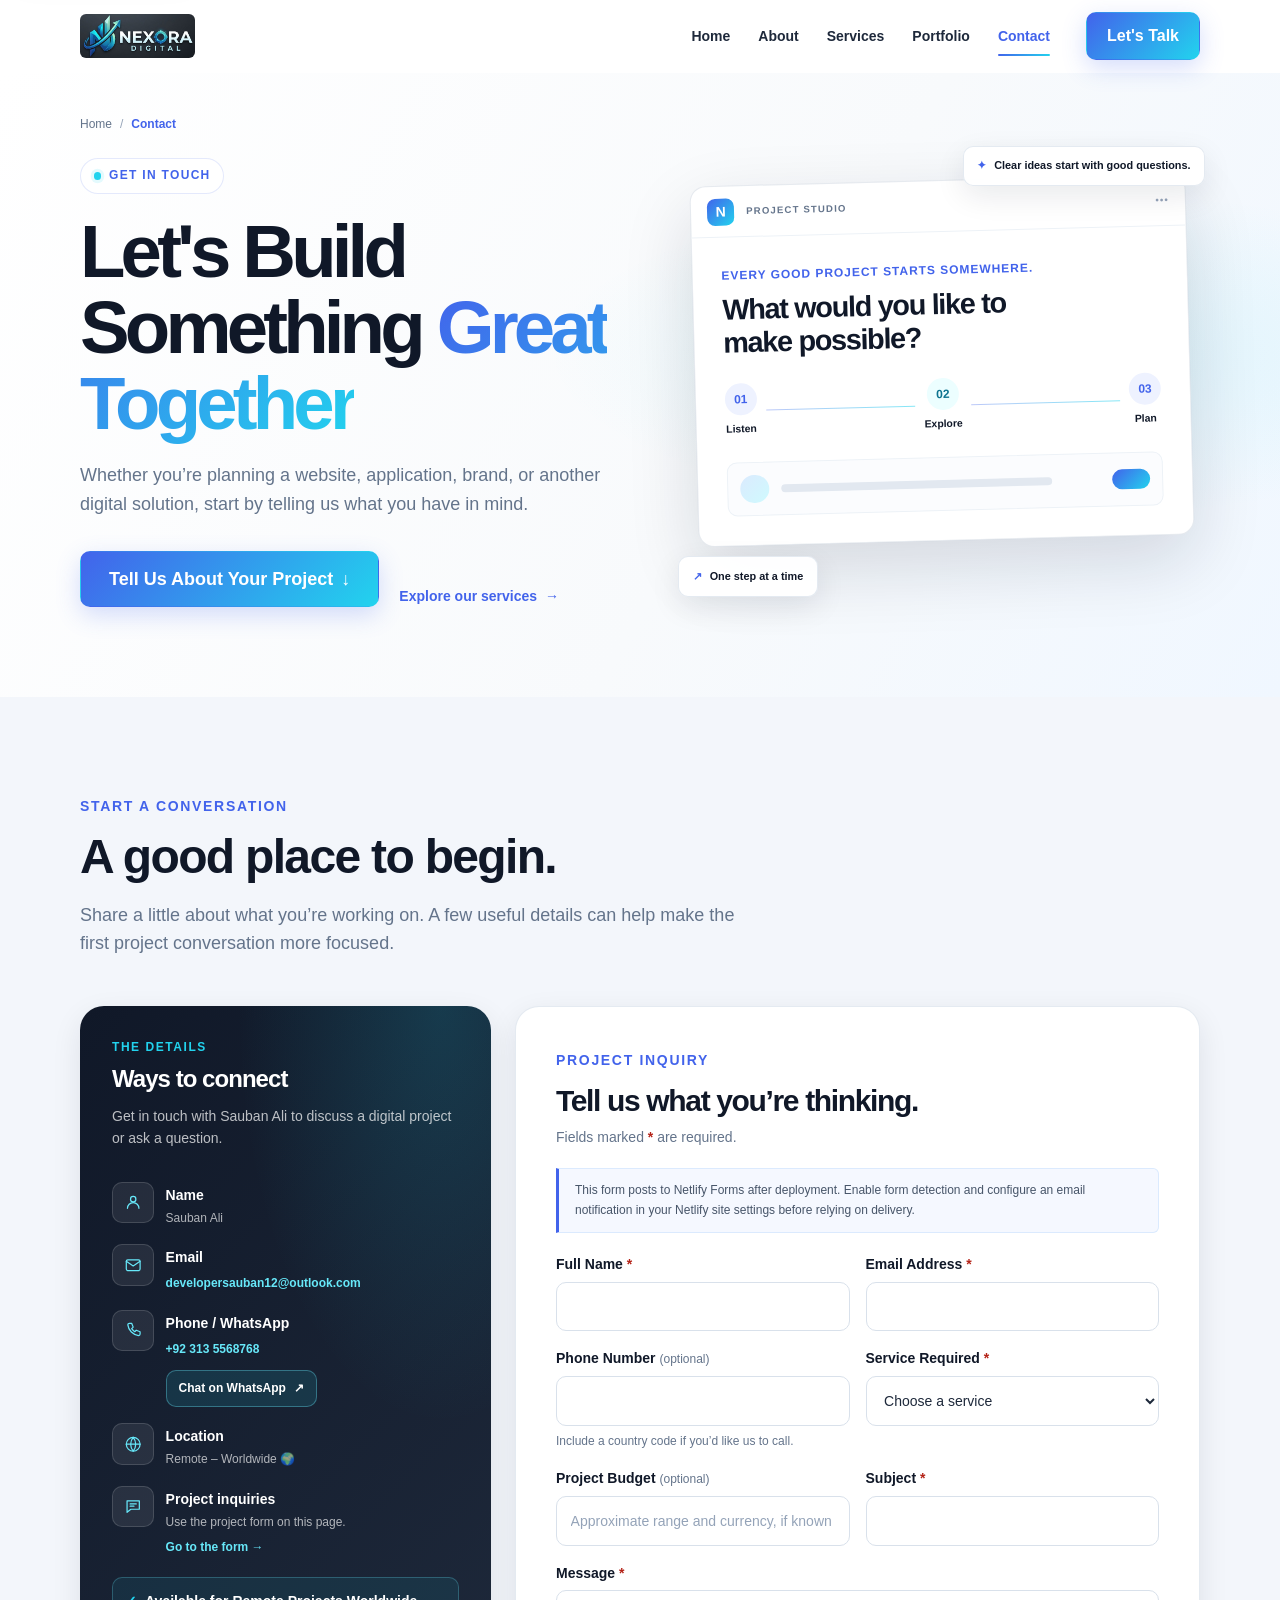
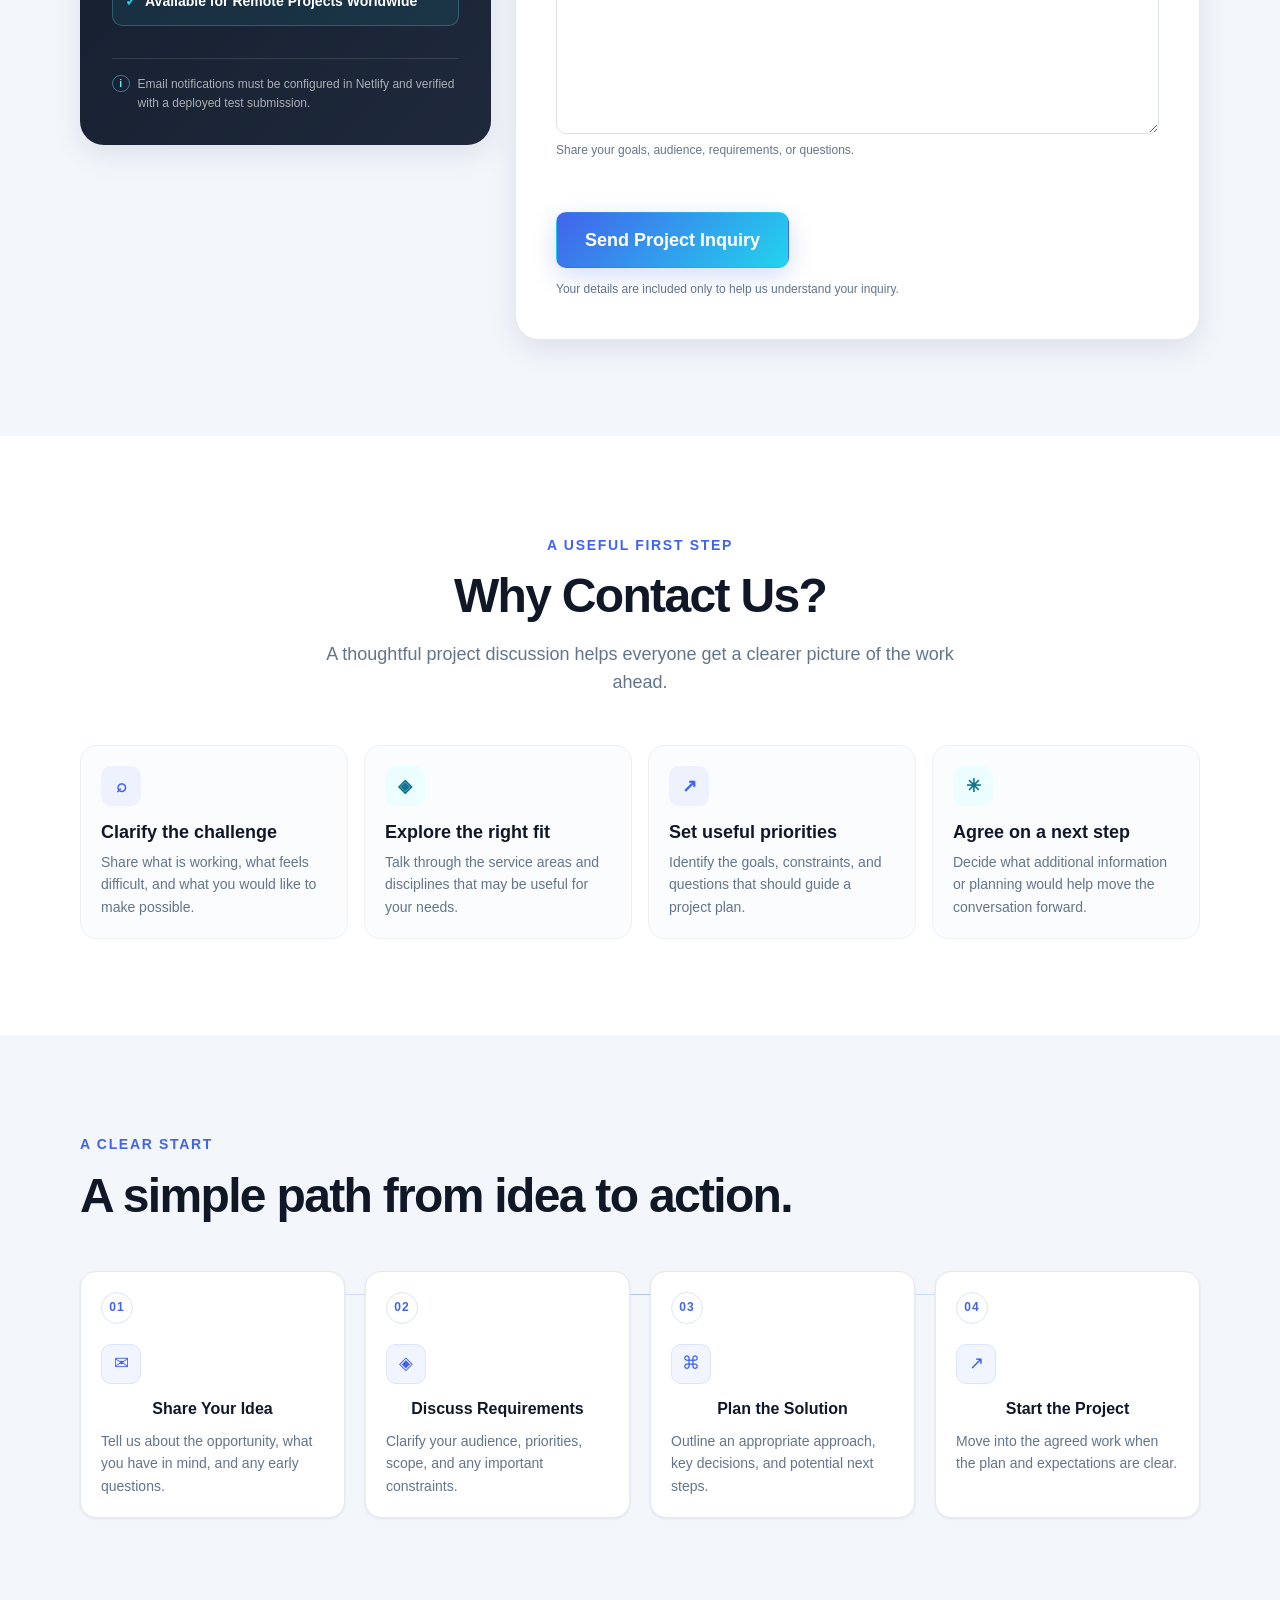
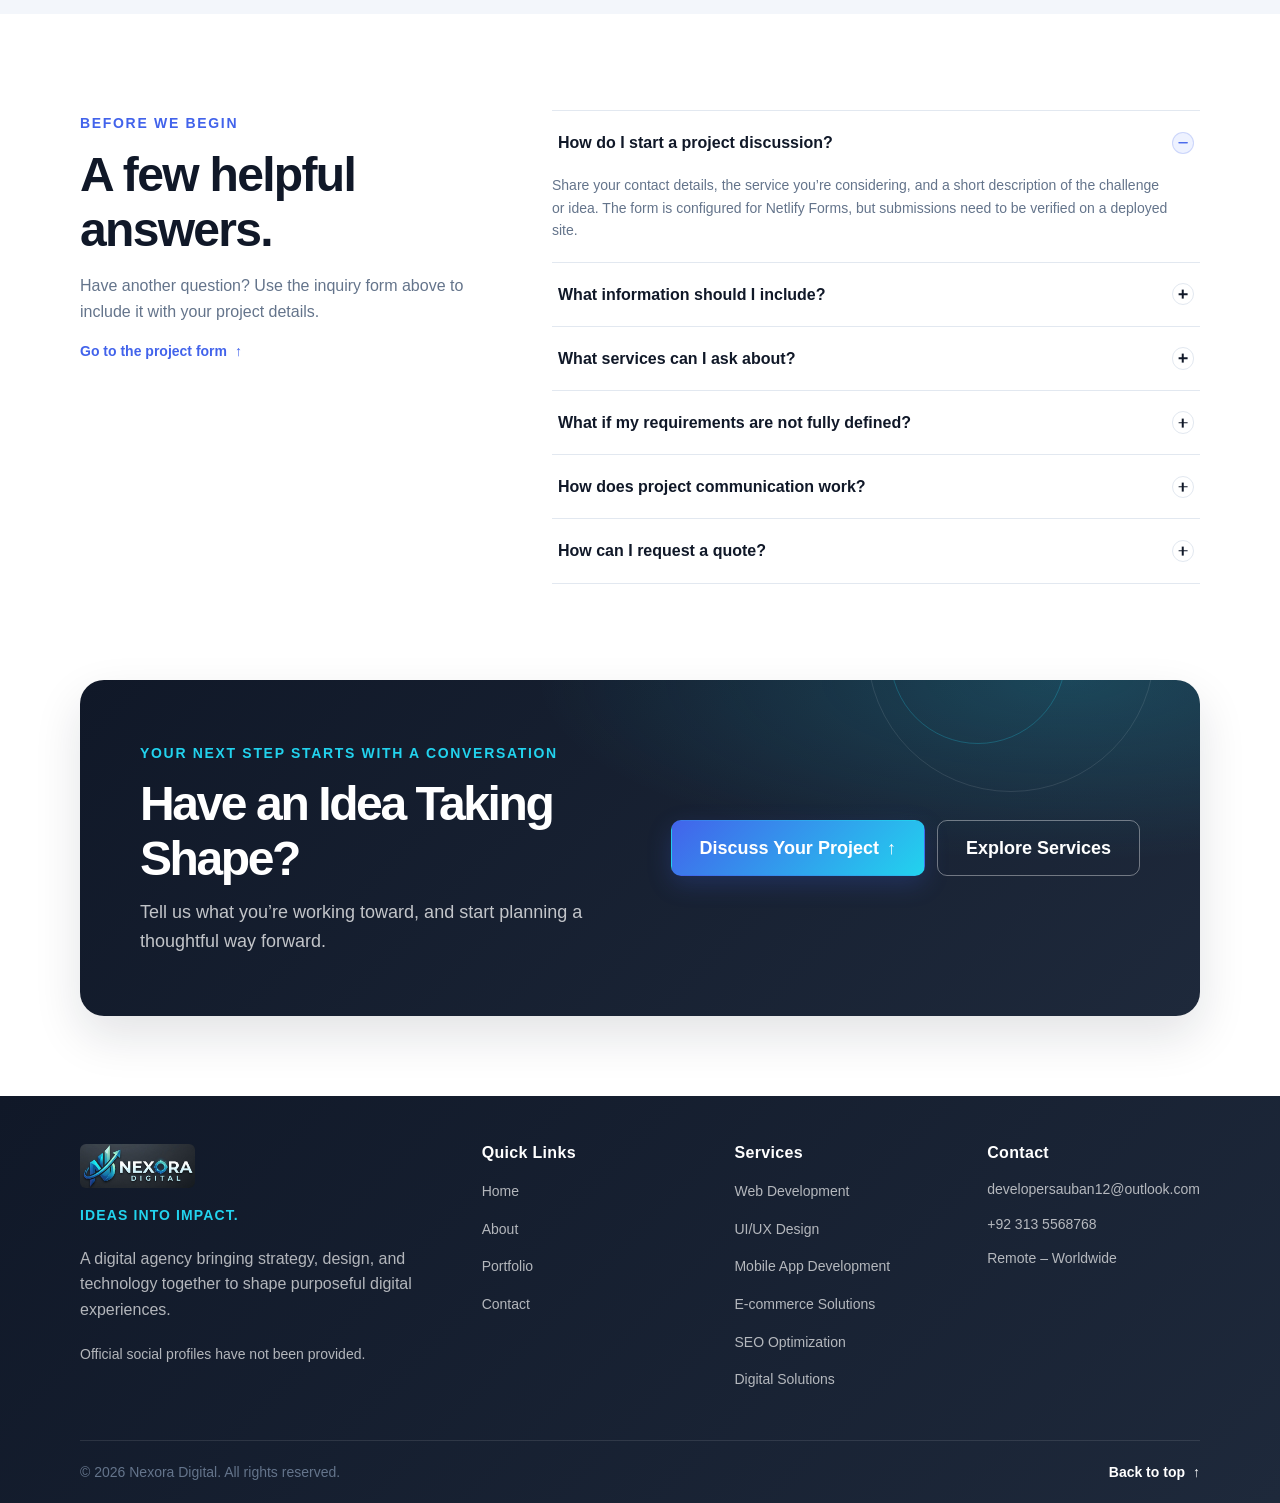
==== contact.html @ f516cd33 "Initial commit" ====
<!doctype html>
<html lang="en">
<head>
  <meta charset="utf-8">
  <meta name="viewport" content="width=device-width, initial-scale=1">
  <meta name="description" content="Contact Sauban Ali at Nexora Digital about web, design, mobile, e-commerce, SEO, or digital projects, and share your requirements using the inquiry form.">
  <title>Contact Nexora Digital | Start a Project</title>
  <!-- Replace this reserved .example origin with the verified production domain before launch. -->
  <link rel="canonical" href="https://nexora-digital.example/contact.html">
  <meta property="og:title" content="Contact Nexora Digital | Start a Project">
  <meta property="og:description" content="Contact Sauban Ali at Nexora Digital about web, design, mobile, e-commerce, SEO, or digital projects, and share your requirements using the inquiry form.">
  <meta property="og:type" content="website">
  <meta property="og:url" content="https://nexora-digital.example/contact.html">
  <meta property="og:site_name" content="Nexora Digital">
  <meta property="og:locale" content="en_US">
  <link rel="icon" type="image/jpeg" href="assets/icons/Icon.jpg">
  <link rel="shortcut icon" type="image/jpeg" href="assets/icons/Icon.jpg">
  <link rel="stylesheet" href="css/style.css">
  <link rel="stylesheet" href="css/responsive.css">
  <link rel="stylesheet" href="css/animations.css">
  <script src="js/main.js" defer></script>
  <script src="js/form.js" defer></script>
  <script src="js/animations.js" defer></script>
</head>
<body id="top">
  <a class="skip-link" href="#main-content">Skip to main content</a>
  <header class="site-header">
    <div class="container">
      <nav class="navbar" aria-label="Primary navigation">
        <a class="brand" href="index.html" aria-label="Nexora Digital home">
          <img class="brand-logo" src="assets/images/Logo.jpg" alt="Nexora Digital" width="874" height="333">
        </a>
        <button class="nav-toggle" type="button" aria-expanded="false" aria-controls="primary-menu" aria-label="Open navigation menu">
          <span class="nav-toggle-lines" aria-hidden="true"></span>
        </button>
        <div class="nav-menu" id="primary-menu">
          <ul class="nav-list">
            <li><a class="nav-link" href="index.html">Home</a></li>
            <li><a class="nav-link" href="about.html">About</a></li>
            <li><a class="nav-link" href="services.html">Services</a></li>
            <li><a class="nav-link" href="portfolio.html">Portfolio</a></li>
            <li><a class="nav-link is-active" href="contact.html" aria-current="page">Contact</a></li>
          </ul>
          <div class="nav-actions">
            <a class="btn btn-primary" href="contact.html">Let's Talk</a>
          </div>
        </div>
      </nav>
    </div>
  </header>
  <main id="main-content">
    <section class="contact-hero" aria-labelledby="contact-hero-title">
      <div class="container contact-hero-layout">
        <div class="contact-hero-copy reveal-on-scroll">
          <nav class="breadcrumbs" aria-label="Breadcrumb">
            <ol>
              <li><a href="index.html">Home</a></li>
              <li aria-hidden="true">/</li>
              <li aria-current="page">Contact</li>
            </ol>
          </nav>
          <p class="contact-badge"><span aria-hidden="true"></span> Get in touch</p>
          <h1 id="contact-hero-title">Let's Build Something <span class="text-gradient">Great Together</span></h1>
          <p class="contact-hero-description">Whether you’re planning a website, application, brand, or another digital solution, start by telling us what you have in mind.</p>
          <div class="contact-hero-actions">
            <a class="btn btn-primary btn-lg" href="#contact-form">Tell Us About Your Project <span aria-hidden="true">&darr;</span></a>
            <a class="text-link" href="services.html">Explore our services <span aria-hidden="true">&rarr;</span></a>
          </div>
        </div>
        <div class="contact-hero-visual reveal-on-scroll" role="img" aria-label="Illustration of a thoughtful project conversation moving from an idea to a plan">
          <div class="contact-visual-orbit contact-visual-orbit--one" aria-hidden="true"></div>
          <div class="contact-visual-orbit contact-visual-orbit--two" aria-hidden="true"></div>
          <div class="contact-visual-card">
            <div class="contact-visual-top"><span class="contact-visual-mark" aria-hidden="true">N</span><span>PROJECT STUDIO</span><i aria-hidden="true">•••</i></div>
            <div class="contact-visual-content">
              <p>Every good project starts somewhere.</p>
              <strong>What would you like to make possible?</strong>
              <div class="contact-visual-flow" aria-hidden="true">
                <span><i>01</i><b>Listen</b></span><em></em><span><i>02</i><b>Explore</b></span><em></em><span><i>03</i><b>Plan</b></span>
              </div>
              <div class="contact-visual-message" aria-hidden="true"><i></i><span></span><b></b></div>
            </div>
          </div>
          <span class="contact-visual-note contact-visual-note--top"><i aria-hidden="true">✦</i> Clear ideas start with good questions.</span>
          <span class="contact-visual-note contact-visual-note--bottom"><i aria-hidden="true">↗</i> One step at a time</span>
        </div>
      </div>
    </section>

    <section class="section contact-main" aria-labelledby="contact-main-title">
      <div class="container">
        <div class="section-heading contact-section-heading reveal-on-scroll">
          <p class="section-eyebrow">Start a conversation</p>
          <h2 class="section-title" id="contact-main-title">A good place to begin.</h2>
          <p class="section-description">Share a little about what you’re working on. A few useful details can help make the first project conversation more focused.</p>
        </div>
        <div class="contact-main-grid">
          <aside class="contact-info-panel reveal-on-scroll" aria-labelledby="contact-info-title">
            <p class="contact-panel-eyebrow">The details</p>
            <h2 id="contact-info-title">Ways to connect</h2>
            <p class="contact-info-intro">Get in touch with Sauban Ali to discuss a digital project or ask a question.</p>
            <ul class="contact-method-list">
              <li class="contact-method">
                <span class="contact-method-icon" aria-hidden="true"><svg viewBox="0 0 24 24"><circle cx="12" cy="8" r="3.5"/><path d="M4.5 20a7.5 7.5 0 0 1 15 0"/></svg></span>
                <span><strong>Name</strong><small>Sauban Ali</small></span>
              </li>
              <li class="contact-method">
                <span class="contact-method-icon" aria-hidden="true"><svg viewBox="0 0 24 24"><rect x="3" y="5" width="18" height="14" rx="2"/><path d="m3 7 9 6 9-6"/></svg></span>
                <span><strong>Email</strong><a href="mailto:developersauban12@outlook.com">developersauban12@outlook.com</a></span>
              </li>
              <li class="contact-method">
                <span class="contact-method-icon" aria-hidden="true"><svg viewBox="0 0 24 24"><path d="M7 3h3l2 5-2 2a15 15 0 0 0 4 4l2-2 5 2v3a2 2 0 0 1-2 2A16 16 0 0 1 5 5a2 2 0 0 1 2-2Z"/></svg></span>
                <span><strong>Phone / WhatsApp</strong><a href="tel:+923135568768">+92 313 5568768</a><a class="contact-whatsapp-button" href="https://wa.me/923135568768" aria-label="Message Sauban Ali on WhatsApp">Chat on WhatsApp <span aria-hidden="true">↗</span></a></span>
              </li>
              <li class="contact-method">
                <span class="contact-method-icon" aria-hidden="true"><svg viewBox="0 0 24 24"><circle cx="12" cy="12" r="9"/><path d="M3 12h18M12 3a14 14 0 0 1 0 18M12 3a14 14 0 0 0 0 18"/></svg></span>
                <span><strong>Location</strong><small>Remote – Worldwide <span aria-hidden="true">🌍</span></small></span>
              </li>
              <li class="contact-method contact-method--inquiry">
                <span class="contact-method-icon" aria-hidden="true"><svg viewBox="0 0 24 24"><path d="M4 5h16v11H9l-5 4V5Z"/><path d="M8 9h8m-8 3h5"/></svg></span>
                <span><strong>Project inquiries</strong><small>Use the project form on this page.</small><a href="#contact-form">Go to the form <span aria-hidden="true">→</span></a></span>
              </li>
            </ul>
            <p class="contact-availability"><span aria-hidden="true">✓</span> Available for Remote Projects Worldwide</p>
            <p class="contact-info-footnote"><span aria-hidden="true">i</span> Email notifications must be configured in Netlify and verified with a deployed test submission.</p>
          </aside>

          <div class="contact-form-panel reveal-on-scroll">
            <div class="contact-form-heading">
              <p class="section-eyebrow">Project inquiry</p>
              <h2>Tell us what you’re thinking.</h2>
              <p>Fields marked <span aria-hidden="true">*</span> are required.</p>
            </div>
            <p class="contact-form-note" id="delivery-note">This form posts to Netlify Forms after deployment. Enable form detection and configure an email notification in your Netlify site settings before relying on delivery.</p>
            <form class="contact-form" id="contact-form" name="nexora-contact" method="POST" action="contact.html" data-netlify="true" netlify-honeypot="bot-field" data-contact-form>
              <input type="hidden" name="form-name" value="nexora-contact">
              <input type="hidden" name="submission-date-time-utc" value="">
              <p class="contact-honeypot" hidden><label>Don’t fill this out if you’re human: <input type="text" name="bot-field" autocomplete="off" tabindex="-1"></label></p>
              <div class="contact-form-grid">
                <div class="contact-field">
                  <label for="contact-name">Full Name <span aria-hidden="true">*</span></label>
                  <input class="contact-input" id="contact-name" name="full-name" type="text" autocomplete="name" minlength="2" maxlength="120" required data-validate aria-describedby="contact-name-error">
                  <span class="contact-field-error" id="contact-name-error" data-error-for="full-name" hidden></span>
                </div>
                <div class="contact-field">
                  <label for="contact-email">Email Address <span aria-hidden="true">*</span></label>
                  <input class="contact-input" id="contact-email" name="email" type="email" autocomplete="email" maxlength="254" required data-validate aria-describedby="contact-email-error">
                  <span class="contact-field-error" id="contact-email-error" data-error-for="email" hidden></span>
                </div>
                <div class="contact-field">
                  <label for="contact-phone">Phone Number <span class="contact-optional">(optional)</span></label>
                  <input class="contact-input" id="contact-phone" name="phone" type="tel" autocomplete="tel" maxlength="40" data-validate aria-describedby="contact-phone-help contact-phone-error">
                  <small class="contact-field-help" id="contact-phone-help">Include a country code if you’d like us to call.</small>
                  <span class="contact-field-error" id="contact-phone-error" data-error-for="phone" hidden></span>
                </div>
                <div class="contact-field">
                  <label for="contact-service">Service Required <span aria-hidden="true">*</span></label>
                  <select class="contact-input" id="contact-service" name="service" required data-validate aria-describedby="contact-service-error">
                    <option value="">Choose a service</option>
                    <option value="Web Development">Web Development</option>
                    <option value="UI/UX Design">UI/UX Design</option>
                    <option value="Mobile App Development">Mobile App Development</option>
                    <option value="E-commerce Solutions">E-commerce Solutions</option>
                    <option value="SEO Optimization">SEO Optimization</option>
                    <option value="Digital Solutions">Digital Solutions</option>
                  </select>
                  <span class="contact-field-error" id="contact-service-error" data-error-for="service" hidden></span>
                </div>
                <div class="contact-field">
                  <label for="contact-budget">Project Budget <span class="contact-optional">(optional)</span></label>
                  <input class="contact-input" id="contact-budget" name="project-budget" type="text" maxlength="120" placeholder="Approximate range and currency, if known" data-validate aria-describedby="contact-budget-error">
                  <span class="contact-field-error" id="contact-budget-error" data-error-for="project-budget" hidden></span>
                </div>
                <div class="contact-field">
                  <label for="contact-subject">Subject <span aria-hidden="true">*</span></label>
                  <input class="contact-input" id="contact-subject" name="subject" type="text" minlength="3" maxlength="160" required data-validate aria-describedby="contact-subject-error">
                  <span class="contact-field-error" id="contact-subject-error" data-error-for="subject" hidden></span>
                </div>
                <div class="contact-field contact-field--full">
                  <label for="contact-message">Message <span aria-hidden="true">*</span></label>
                  <textarea class="contact-input contact-textarea" id="contact-message" name="message" rows="5" minlength="20" maxlength="4000" required data-validate aria-describedby="contact-message-help contact-message-error"></textarea>
                  <small class="contact-field-help" id="contact-message-help">Share your goals, audience, requirements, or questions.</small>
                  <span class="contact-field-error" id="contact-message-error" data-error-for="message" hidden></span>
                </div>
              </div>
              <p class="contact-form-status" id="contact-form-status" role="status" aria-live="polite" aria-atomic="true"></p>
              <div class="contact-form-submit">
                <button class="btn btn-primary btn-lg" type="submit">
                  <span data-submit-label>Send Project Inquiry</span>
                  <span class="contact-submit-spinner" data-submit-spinner aria-hidden="true" hidden></span>
                </button>
                <p>Your details are included only to help us understand your inquiry.</p>
              </div>
            </form>
          </div>
        </div>
      </div>
    </section>

    <section class="section contact-why" aria-labelledby="contact-why-title">
      <div class="container">
        <div class="section-heading section-heading--center reveal-on-scroll">
          <p class="section-eyebrow">A useful first step</p>
          <h2 class="section-title" id="contact-why-title">Why Contact Us?</h2>
          <p class="section-description">A thoughtful project discussion helps everyone get a clearer picture of the work ahead.</p>
        </div>
        <div class="contact-why-grid">
          <article class="contact-why-card reveal-on-scroll"><span aria-hidden="true">⌕</span><h3>Clarify the challenge</h3><p>Share what is working, what feels difficult, and what you would like to make possible.</p></article>
          <article class="contact-why-card reveal-on-scroll"><span aria-hidden="true">◈</span><h3>Explore the right fit</h3><p>Talk through the service areas and disciplines that may be useful for your needs.</p></article>
          <article class="contact-why-card reveal-on-scroll"><span aria-hidden="true">↗</span><h3>Set useful priorities</h3><p>Identify the goals, constraints, and questions that should guide a project plan.</p></article>
          <article class="contact-why-card reveal-on-scroll"><span aria-hidden="true">✳</span><h3>Agree on a next step</h3><p>Decide what additional information or planning would help move the conversation forward.</p></article>
        </div>
      </div>
    </section>

    <section class="section contact-process" aria-labelledby="contact-process-title">
      <div class="container">
        <div class="section-heading reveal-on-scroll">
          <p class="section-eyebrow">A clear start</p>
          <h2 class="section-title" id="contact-process-title">A simple path from idea to action.</h2>
        </div>
        <ol class="contact-process-grid">
          <li class="contact-process-step reveal-on-scroll"><span>01</span><i aria-hidden="true">✉</i><h3>Share Your Idea</h3><p>Tell us about the opportunity, what you have in mind, and any early questions.</p></li>
          <li class="contact-process-step reveal-on-scroll"><span>02</span><i aria-hidden="true">◈</i><h3>Discuss Requirements</h3><p>Clarify your audience, priorities, scope, and any important constraints.</p></li>
          <li class="contact-process-step reveal-on-scroll"><span>03</span><i aria-hidden="true">⌘</i><h3>Plan the Solution</h3><p>Outline an appropriate approach, key decisions, and potential next steps.</p></li>
          <li class="contact-process-step reveal-on-scroll"><span>04</span><i aria-hidden="true">↗</i><h3>Start the Project</h3><p>Move into the agreed work when the plan and expectations are clear.</p></li>
        </ol>
      </div>
    </section>

    <section class="section contact-faq" aria-labelledby="contact-faq-title">
      <div class="container contact-faq-layout">
        <div class="contact-faq-intro reveal-on-scroll">
          <p class="section-eyebrow">Before we begin</p>
          <h2 class="section-title" id="contact-faq-title">A few helpful answers.</h2>
          <p>Have another question? Use the inquiry form above to include it with your project details.</p>
          <a class="text-link" href="#contact-form">Go to the project form <span aria-hidden="true">↑</span></a>
        </div>
        <div class="faq-list reveal-on-scroll">
          <article class="faq-item">
            <h3><button class="faq-question" type="button" aria-expanded="true" aria-controls="contact-faq-answer-1">How do I start a project discussion?<span class="faq-plus" aria-hidden="true"></span></button></h3>
            <div class="faq-answer" id="contact-faq-answer-1"><p>Share your contact details, the service you’re considering, and a short description of the challenge or idea. The form is configured for Netlify Forms, but submissions need to be verified on a deployed site.</p></div>
          </article>
          <article class="faq-item">
            <h3><button class="faq-question" type="button" aria-expanded="false" aria-controls="contact-faq-answer-2">What information should I include?<span class="faq-plus" aria-hidden="true"></span></button></h3>
            <div class="faq-answer" id="contact-faq-answer-2" hidden><p>Useful context may include your goals, audience, desired service, existing materials, requirements, and any constraints. It’s fine if some details are still undecided.</p></div>
          </article>
          <article class="faq-item">
            <h3><button class="faq-question" type="button" aria-expanded="false" aria-controls="contact-faq-answer-3">What services can I ask about?<span class="faq-plus" aria-hidden="true"></span></button></h3>
            <div class="faq-answer" id="contact-faq-answer-3" hidden><p>The form includes Web Development, UI/UX Design, Mobile App Development, E-commerce Solutions, SEO Optimization, and Digital Solutions. You can also describe a related need in your message.</p></div>
          </article>
          <article class="faq-item">
            <h3><button class="faq-question" type="button" aria-expanded="false" aria-controls="contact-faq-answer-4">What if my requirements are not fully defined?<span class="faq-plus" aria-hidden="true"></span></button></h3>
            <div class="faq-answer" id="contact-faq-answer-4" hidden><p>Share what you know so far and note what still needs exploration. The first discussion can help identify the questions to resolve before a scope is set.</p></div>
          </article>
          <article class="faq-item">
            <h3><button class="faq-question" type="button" aria-expanded="false" aria-controls="contact-faq-answer-5">How does project communication work?<span class="faq-plus" aria-hidden="true"></span></button></h3>
            <div class="faq-answer" id="contact-faq-answer-5" hidden><p>Communication channels and check-in points should be agreed during project planning. No response-time or business-hours commitment is stated here.</p></div>
          </article>
          <article class="faq-item">
            <h3><button class="faq-question" type="button" aria-expanded="false" aria-controls="contact-faq-answer-6">How can I request a quote?<span class="faq-plus" aria-hidden="true"></span></button></h3>
            <div class="faq-answer" id="contact-faq-answer-6" hidden><p>Include your goals, requested services, and any known scope or budget context in the form. A quote can only be considered after the project requirements are understood.</p></div>
          </article>
        </div>
      </div>
    </section>

    <section class="contact-final-cta" aria-labelledby="contact-final-title">
      <div class="container">
        <div class="contact-final-panel reveal-on-scroll">
          <span class="contact-final-orbit contact-final-orbit--one" aria-hidden="true"></span>
          <span class="contact-final-orbit contact-final-orbit--two" aria-hidden="true"></span>
          <div class="contact-final-copy">
            <p class="section-eyebrow">Your next step starts with a conversation</p>
            <h2 id="contact-final-title">Have an Idea Taking Shape?</h2>
            <p>Tell us what you’re working toward, and start planning a thoughtful way forward.</p>
          </div>
          <div class="contact-final-actions">
            <a class="btn btn-primary btn-lg" href="#contact-form">Discuss Your Project <span aria-hidden="true">↑</span></a>
            <a class="btn btn-outline-light btn-lg" href="services.html">Explore Services</a>
          </div>
        </div>
      </div>
    </section>
  </main>
  <footer class="site-footer">
    <div class="container">
      <div class="footer-main">
        <div class="footer-brand">
          <a class="brand" href="index.html" aria-label="Nexora Digital home">
            <img class="brand-logo" src="assets/images/Logo.jpg" alt="Nexora Digital" width="874" height="333">
          </a>
          <p class="footer-tagline">Ideas into impact.</p>
          <p class="footer-description">A digital agency bringing strategy, design, and technology together to shape purposeful digital experiences.</p>
          <p class="footer-social-note">Official social profiles have not been provided.</p>
        </div>
        <div>
          <h2 class="footer-heading">Quick Links</h2>
          <ul class="footer-list">
            <li><a class="footer-link" href="index.html">Home</a></li>
            <li><a class="footer-link" href="about.html">About</a></li>
            <li><a class="footer-link" href="portfolio.html">Portfolio</a></li>
            <li><a class="footer-link" href="contact.html">Contact</a></li>
          </ul>
        </div>
        <div>
          <h2 class="footer-heading">Services</h2>
          <ul class="footer-list">
            <li><a class="footer-link" href="services.html#service-web-development">Web Development</a></li>
            <li><a class="footer-link" href="services.html#service-ui-ux-design">UI/UX Design</a></li>
            <li><a class="footer-link" href="services.html#service-mobile-app-development">Mobile App Development</a></li>
            <li><a class="footer-link" href="services.html#service-e-commerce-solutions">E-commerce Solutions</a></li>
            <li><a class="footer-link" href="services.html#service-seo-optimization">SEO Optimization</a></li>
            <li><a class="footer-link" href="services.html#service-digital-solutions">Digital Solutions</a></li>
          </ul>
        </div>
        <div>
          <h2 class="footer-heading">Contact</h2>
          <ul class="footer-list">
            <li class="footer-contact"><a href="mailto:developersauban12@outlook.com">developersauban12@outlook.com</a></li>
            <li class="footer-contact"><a href="tel:+923135568768">+92 313 5568768</a></li>
            <li class="footer-contact">Remote – Worldwide</li>
          </ul>
        </div>
      </div>
      <div class="footer-bottom">
        <p>&copy; 2026 Nexora Digital. All rights reserved.</p>
        <a class="back-to-top" href="#top" aria-label="Back to top">Back to top <span aria-hidden="true">&uarr;</span></a>
      </div>
    </div>
  </footer>
</body>
</html>
---- css/style.css ----
:root {
  --color-navy: #101828;
  --color-blue: #4263eb;
  --color-cyan: #22d3ee;
  --color-background: #f8fafc;
  --color-white: #ffffff;
  --color-text: #1e293b;
  --color-muted: #64748b;

  --color-border: #e2e8f0;
  --color-border-light: #edf2f7;
  --color-surface: #ffffff;
  --color-surface-soft: #f1f5f9;
  --color-blue-soft: #eef2ff;
  --color-cyan-soft: #ecfeff;

  --gradient-primary: linear-gradient(135deg, var(--color-blue) 0%, var(--color-cyan) 100%);
  --gradient-navy: linear-gradient(135deg, #101828 0%, #1e293b 100%);
  --gradient-soft: linear-gradient(135deg, #eef2ff 0%, #ecfeff 100%);

  --font-family: "Inter", "Segoe UI", Arial, sans-serif;
  --font-size-xs: 0.75rem;
  --font-size-sm: 0.875rem;
  --font-size-base: 1rem;
  --font-size-lg: 1.125rem;
  --font-size-xl: 1.25rem;
  --font-size-2xl: 1.5rem;
  --font-size-3xl: 1.875rem;
  --font-size-4xl: 2.25rem;
  --font-size-5xl: 3rem;

  --font-weight-normal: 400;
  --font-weight-medium: 500;
  --font-weight-semibold: 600;
  --font-weight-bold: 700;

  --line-height-tight: 1.15;
  --line-height-normal: 1.6;

  --spacing-1: 0.25rem;
  --spacing-2: 0.5rem;
  --spacing-3: 0.75rem;
  --spacing-4: 1rem;
  --spacing-5: 1.25rem;
  --spacing-6: 1.5rem;
  --spacing-8: 2rem;
  --spacing-10: 2.5rem;
  --spacing-12: 3rem;
  --spacing-16: 4rem;
  --spacing-20: 5rem;
  --spacing-24: 6rem;

  --radius-sm: 0.375rem;
  --radius-md: 0.625rem;
  --radius-lg: 1rem;
  --radius-xl: 1.5rem;
  --radius-full: 9999px;

  --shadow-sm: 0 1px 3px rgba(16, 24, 40, 0.08);
  --shadow-md: 0 10px 30px rgba(16, 24, 40, 0.09);
  --shadow-lg: 0 20px 48px rgba(16, 24, 40, 0.12);
  --shadow-button: 0 8px 24px rgba(66, 99, 235, 0.22);

  --transition-fast: 150ms ease;
  --transition-base: 250ms ease;
  --transition-slow: 400ms ease;

  --container-padding: 1.25rem;
  --container-width: 75rem;
}

*,
*::before,
*::after {
  box-sizing: border-box;
}

html {
  scroll-behavior: smooth;
  -webkit-text-size-adjust: 100%;
  text-size-adjust: 100%;
}

body,
h1,
h2,
h3,
h4,
h5,
h6,
p,
figure,
blockquote,
dl,
dd,
ul,
ol {
  margin: 0;
}

ul,
ol {
  padding: 0;
  list-style: none;
}

body {
  min-width: 320px;
  min-height: 100vh;
  background: var(--color-background);
  color: var(--color-text);
  font-family: var(--font-family);
  font-size: var(--font-size-base);
  font-weight: var(--font-weight-normal);
  line-height: var(--line-height-normal);
  text-rendering: optimizeLegibility;
  -webkit-font-smoothing: antialiased;
}

img,
picture,
video,
canvas,
svg {
  display: block;
  max-width: 100%;
}

img {
  height: auto;
}

input,
button,
textarea,
select {
  font: inherit;
  color: inherit;
}

button,
[role="button"] {
  cursor: pointer;
}

a {
  color: inherit;
  text-decoration: none;
}

button {
  border: 0;
}

h1,
h2,
h3,
h4,
h5,
h6 {
  color: var(--color-navy);
  font-weight: var(--font-weight-bold);
  line-height: var(--line-height-tight);
}

p {
  color: var(--color-muted);
}

::selection {
  background: rgba(34, 211, 238, 0.28);
  color: var(--color-navy);
}

:focus-visible {
  outline: 3px solid rgba(34, 211, 238, 0.55);
  outline-offset: 3px;
}

.container,
.container-narrow,
.container-wide {
  width: 100%;
  margin-inline: auto;
  padding-inline: var(--container-padding);
}

.container {
  max-width: var(--container-width);
}

.container-narrow {
  max-width: 64rem;
}

.container-wide {
  max-width: 90rem;
}

.section {
  padding-block: var(--spacing-16);
}

.section-sm {
  padding-block: var(--spacing-12);
}

.section-lg {
  padding-block: var(--spacing-20);
}

.section-heading {
  max-width: 48rem;
  margin-bottom: var(--spacing-10);
}

.section-heading--center {
  margin-inline: auto;
  text-align: center;
}

.section-eyebrow {
  display: inline-flex;
  align-items: center;
  margin-bottom: var(--spacing-3);
  color: var(--color-blue);
  font-size: var(--font-size-sm);
  font-weight: var(--font-weight-bold);
  letter-spacing: 0.12em;
  text-transform: uppercase;
}

.section-title {
  margin-bottom: var(--spacing-4);
  font-size: clamp(var(--font-size-3xl), 5vw, var(--font-size-5xl));
  letter-spacing: -0.035em;
}

.section-description {
  max-width: 42rem;
  font-size: var(--font-size-lg);
}

.section-heading--center .section-description {
  margin-inline: auto;
}

.btn {
  display: inline-flex;
  align-items: center;
  justify-content: center;
  gap: var(--spacing-2);
  min-height: 3rem;
  padding: 0.75rem 1.25rem;
  border: 1px solid transparent;
  border-radius: var(--radius-md);
  font-size: var(--font-size-base);
  font-weight: var(--font-weight-semibold);
  line-height: 1;
  text-align: center;
  transition:
    transform var(--transition-base),
    box-shadow var(--transition-base),
    background var(--transition-base),
    border-color var(--transition-base),
    color var(--transition-base);
}

.btn-primary {
  background: var(--gradient-primary);
  color: var(--color-white);
  box-shadow: var(--shadow-button);
}

.btn-primary:hover {
  box-shadow: 0 12px 30px rgba(66, 99, 235, 0.28);
  transform: translateY(-2px);
}

.btn-secondary {
  border-color: rgba(66, 99, 235, 0.24);
  background: var(--color-white);
  color: var(--color-blue);
}

.btn-secondary:hover {
  border-color: var(--color-blue);
  background: var(--color-blue-soft);
  transform: translateY(-2px);
}

.btn-outline-light {
  border-color: rgba(255, 255, 255, 0.38);
  background: transparent;
  color: var(--color-white);
}

.btn-outline-light:hover {
  border-color: var(--color-white);
  background: rgba(255, 255, 255, 0.1);
  transform: translateY(-2px);
}

.btn-sm {
  min-height: 2.5rem;
  padding-inline: 1rem;
  font-size: var(--font-size-sm);
}

.btn-lg {
  min-height: 3.5rem;
  padding-inline: 1.75rem;
  font-size: var(--font-size-lg);
}

.card {
  height: 100%;
  border: 1px solid var(--color-border-light);
  border-radius: var(--radius-lg);
  background: var(--color-surface);
  box-shadow: var(--shadow-sm);
  transition:
    transform var(--transition-base),
    box-shadow var(--transition-base),
    border-color var(--transition-base);
}

.card-body {
  padding: var(--spacing-6);
}

.card-title {
  margin-bottom: var(--spacing-3);
  font-size: var(--font-size-xl);
}

.card-text {
  color: var(--color-muted);
}

.card--interactive:hover {
  border-color: rgba(66, 99, 235, 0.22);
  box-shadow: var(--shadow-md);
  transform: translateY(-6px);
}

.card--featured {
  border-color: rgba(66, 99, 235, 0.16);
  box-shadow: var(--shadow-md);
}

.grid {
  display: grid;
  gap: var(--spacing-6);
}

.bg-white {
  background: var(--color-white);
}

.bg-background {
  background: var(--color-background);
}

.bg-navy {
  background: var(--color-navy);
  color: var(--color-white);
}

.bg-soft {
  background: var(--color-surface-soft);
}

.bg-gradient-primary {
  background: var(--gradient-primary);
  color: var(--color-white);
}

.bg-gradient-navy {
  background: var(--gradient-navy);
  color: var(--color-white);
}

.bg-gradient-soft {
  background: var(--gradient-soft);
}

.text-primary {
  color: var(--color-blue);
}

.text-cyan {
  color: var(--color-cyan);
}

.text-white {
  color: var(--color-white);
}

.text-muted {
  color: var(--color-muted);
}

.text-center {
  text-align: center;
}

.rounded-sm {
  border-radius: var(--radius-sm);
}

.rounded-md {
  border-radius: var(--radius-md);
}

.rounded-lg {
  border-radius: var(--radius-lg);
}

.rounded-xl {
  border-radius: var(--radius-xl);
}

.rounded-full {
  border-radius: var(--radius-full);
}

.shadow-sm {
  box-shadow: var(--shadow-sm);
}

.shadow-md {
  box-shadow: var(--shadow-md);
}

.shadow-lg {
  box-shadow: var(--shadow-lg);
}

.transition {
  transition:
    transform var(--transition-base),
    box-shadow var(--transition-base),
    background var(--transition-base),
    border-color var(--transition-base),
    color var(--transition-base);
}

/* Navigation */
.skip-link {
  position: fixed;
  top: -5rem;
  left: var(--spacing-4);
  z-index: 100;
  padding: var(--spacing-3) var(--spacing-4);
  border-radius: var(--radius-md);
  background: var(--color-white);
  color: var(--color-navy);
  box-shadow: var(--shadow-md);
  transition: top var(--transition-fast);
}

.skip-link:focus {
  top: var(--spacing-4);
}

.site-header {
  position: sticky;
  top: 0;
  z-index: 50;
  border-bottom: 1px solid transparent;
  background: rgba(255, 255, 255, 0.96);
  transition:
    box-shadow var(--transition-base),
    border-color var(--transition-base),
    background var(--transition-base);
}

.site-header.is-scrolled {
  border-color: var(--color-border-light);
  background: rgba(255, 255, 255, 0.98);
  box-shadow: 0 8px 24px rgba(16, 24, 40, 0.08);
  backdrop-filter: blur(12px);
}

.navbar {
  display: flex;
  align-items: center;
  justify-content: space-between;
  min-height: 4.5rem;
}

.brand {
  display: inline-flex;
  align-items: center;
  color: var(--color-navy);
  white-space: nowrap;
}

.brand-logo {
  display: block;
  width: auto;
  height: 2.75rem;
  max-width: 11.5rem;
  object-fit: contain;
  object-position: left center;
  border-radius: var(--radius-sm);
}

.brand-illustration-icon {
  display: block;
  width: 4.25rem;
  height: 4.25rem;
  object-fit: cover;
  border-radius: var(--radius-lg);
  box-shadow: var(--shadow-md);
}


.nav-toggle {
  display: inline-grid;
  width: 2.75rem;
  height: 2.75rem;
  padding: 0.75rem;
  place-items: center;
  border: 1px solid var(--color-border);
  border-radius: var(--radius-md);
  background: var(--color-white);
  color: var(--color-navy);
  transition:
    background var(--transition-base),
    border-color var(--transition-base),
    box-shadow var(--transition-base);
}

.nav-toggle:hover {
  border-color: rgba(66, 99, 235, 0.35);
  box-shadow: var(--shadow-sm);
}

.nav-toggle-lines,
.nav-toggle-lines::before,
.nav-toggle-lines::after {
  display: block;
  width: 1.25rem;
  height: 2px;
  border-radius: var(--radius-full);
  background: currentColor;
  transition:
    transform var(--transition-base),
    opacity var(--transition-base);
}

.nav-toggle-lines {
  position: relative;
}

.nav-toggle-lines::before,
.nav-toggle-lines::after {
  position: absolute;
  left: 0;
  content: "";
}

.nav-toggle-lines::before {
  top: -0.375rem;
}

.nav-toggle-lines::after {
  top: 0.375rem;
}

.nav-toggle[aria-expanded="true"] .nav-toggle-lines {
  background: transparent;
}

.nav-toggle[aria-expanded="true"] .nav-toggle-lines::before {
  top: 0;
  transform: rotate(45deg);
}

.nav-toggle[aria-expanded="true"] .nav-toggle-lines::after {
  top: 0;
  transform: rotate(-45deg);
}

.nav-menu {
  position: absolute;
  top: calc(100% + 0.5rem);
  right: var(--container-padding);
  left: var(--container-padding);
  display: flex;
  flex-direction: column;
  gap: var(--spacing-2);
  padding: var(--spacing-4);
  border: 1px solid var(--color-border-light);
  border-radius: var(--radius-lg);
  background: var(--color-white);
  box-shadow: var(--shadow-lg);
  opacity: 0;
  visibility: hidden;
  transform: translateY(-0.75rem);
  transition:
    opacity var(--transition-base),
    visibility var(--transition-base),
    transform var(--transition-base);
}

.nav-menu.is-open {
  opacity: 1;
  visibility: visible;
  transform: translateY(0);
}

.nav-list,
.nav-actions {
  display: flex;
  flex-direction: column;
  gap: var(--spacing-1);
}

.nav-link {
  position: relative;
  display: flex;
  align-items: center;
  min-height: 2.75rem;
  padding-inline: var(--spacing-3);
  border-radius: var(--radius-md);
  color: var(--color-text);
  font-size: var(--font-size-sm);
  font-weight: var(--font-weight-semibold);
  transition:
    color var(--transition-base),
    background var(--transition-base);
}

.nav-link:hover,
.nav-link.is-active {
  background: var(--color-blue-soft);
  color: var(--color-blue);
}

.nav-actions .btn {
  width: 100%;
  margin-top: var(--spacing-2);
}

/* Footer */
.site-footer {
  background: var(--gradient-navy);
  color: var(--color-white);
}

.footer-main {
  display: grid;
  gap: var(--spacing-10);
  padding-block: var(--spacing-12);
}

.footer-brand .brand {
  color: var(--color-white);
}

.footer-tagline {
  margin-top: var(--spacing-2);
  color: var(--color-cyan);
  font-size: var(--font-size-sm);
  font-weight: var(--font-weight-semibold);
  letter-spacing: 0.08em;
  text-transform: uppercase;
}

.footer-description {
  max-width: 23rem;
  margin-top: var(--spacing-5);
  color: rgba(255, 255, 255, 0.68);
}

.footer-heading {
  margin-bottom: var(--spacing-4);
  color: var(--color-white);
  font-size: var(--font-size-base);
  letter-spacing: 0.02em;
}

.footer-list {
  display: grid;
  gap: var(--spacing-3);
}

.footer-link,
.footer-contact {
  color: rgba(255, 255, 255, 0.68);
  font-size: var(--font-size-sm);
  transition:
    color var(--transition-base),
    transform var(--transition-base);
}

.footer-link {
  display: inline-flex;
  width: fit-content;
}

.footer-link:hover,
.footer-contact a:hover {
  color: var(--color-cyan);
  transform: translateX(3px);
}

.footer-contact a {
  color: inherit;
  transition: color var(--transition-base);
}

.footer-social-note {
  max-width: 23rem;
  margin-top: var(--spacing-5);
  color: rgba(255, 255, 255, 0.68);
  font-size: var(--font-size-sm);
}

.footer-bottom {
  display: flex;
  flex-direction: column;
  gap: var(--spacing-3);
  padding-block: var(--spacing-5);
  border-top: 1px solid rgba(255, 255, 255, 0.1);
  color: rgba(255, 255, 255, 0.58);
  font-size: var(--font-size-sm);
}

.back-to-top {
  display: inline-flex;
  align-items: center;
  gap: var(--spacing-2);
  width: fit-content;
  color: var(--color-white);
  font-weight: var(--font-weight-semibold);
  transition: color var(--transition-base);
}

.back-to-top:hover {
  color: var(--color-cyan);
}

/* Homepage */
.text-gradient {
  background: var(--gradient-primary);
  background-clip: text;
  -webkit-text-fill-color: transparent;
}

.hero {
  position: relative;
  overflow: hidden;
  padding-block: clamp(4rem, 8vw, 7rem) 4rem;
  background:
    radial-gradient(ellipse at 82% 18%, rgba(34, 211, 238, 0.13), transparent 34%),
    radial-gradient(ellipse at 70% 76%, rgba(66, 99, 235, 0.1), transparent 38%),
    var(--color-white);
}

.hero-layout {
  display: grid;
  align-items: center;
  gap: var(--spacing-12);
}

.hero-copy {
  position: relative;
  z-index: 1;
}

.hero-kicker {
  display: inline-flex;
  align-items: center;
  gap: var(--spacing-2);
  margin-bottom: var(--spacing-5);
  padding: 0.45rem 0.8rem;
  border: 1px solid rgba(66, 99, 235, 0.13);
  border-radius: var(--radius-full);
  background: rgba(255, 255, 255, 0.72);
  color: var(--color-blue);
  font-size: var(--font-size-xs);
  font-weight: var(--font-weight-semibold);
  letter-spacing: 0.04em;
}

.status-dot {
  width: 0.45rem;
  height: 0.45rem;
  border-radius: var(--radius-full);
  background: var(--color-cyan);
  box-shadow: 0 0 0 4px rgba(34, 211, 238, 0.14);
}

.hero-title {
  max-width: 46rem;
  font-size: clamp(2.7rem, 8vw, 5rem);
  letter-spacing: -0.065em;
  line-height: 1.03;
}

.hero-rotating-text {
  display: inline;
}

.hero-description {
  max-width: 37rem;
  margin-top: var(--spacing-6);
  font-size: clamp(var(--font-size-base), 2vw, var(--font-size-lg));
  line-height: 1.75;
}

.hero-actions {
  display: flex;
  flex-wrap: wrap;
  gap: var(--spacing-3);
  margin-top: var(--spacing-8);
}

.hero-actions .btn {
  width: auto;
}

.hero-note {
  display: flex;
  align-items: center;
  gap: var(--spacing-2);
  margin-top: var(--spacing-8);
  color: var(--color-muted);
  font-size: var(--font-size-sm);
}

.hero-note-mark {
  color: var(--color-blue);
}

.hero-art {
  position: relative;
  display: grid;
  min-height: 21rem;
  place-items: center;
  isolation: isolate;
}

.hero-glow {
  position: absolute;
  z-index: -2;
  width: min(90%, 32rem);
  aspect-ratio: 1;
  border-radius: var(--radius-full);
  background: radial-gradient(circle, rgba(66, 99, 235, 0.15), rgba(34, 211, 238, 0.06) 45%, transparent 70%);
  filter: blur(8px);
}

.hero-orbit {
  position: absolute;
  z-index: -1;
  border: 1px solid rgba(66, 99, 235, 0.12);
  border-radius: var(--radius-full);
}

.hero-orbit--one {
  width: 95%;
  aspect-ratio: 1.28;
  transform: rotate(-20deg);
}

.hero-orbit--two {
  width: 82%;
  aspect-ratio: 1.28;
  border-color: rgba(34, 211, 238, 0.2);
  transform: rotate(28deg);
}

.dashboard-window {
  position: relative;
  width: min(100%, 34rem);
  overflow: hidden;
  border: 1px solid rgba(255, 255, 255, 0.8);
  border-radius: var(--radius-xl);
  background: rgba(255, 255, 255, 0.92);
  box-shadow: 0 28px 80px rgba(16, 24, 40, 0.16), 0 2px 8px rgba(16, 24, 40, 0.05);
  transform: perspective(1200px) rotateY(-5deg) rotateX(2deg);
}

.dashboard-topbar {
  display: flex;
  align-items: center;
  justify-content: space-between;
  min-height: 2.8rem;
  padding-inline: var(--spacing-4);
  border-bottom: 1px solid var(--color-border-light);
  background: rgba(248, 250, 252, 0.85);
}

.window-dots {
  display: flex;
  gap: 0.3rem;
}

.window-dots i {
  width: 0.42rem;
  height: 0.42rem;
  border-radius: var(--radius-full);
  background: #cbd5e1;
}

.window-dots i:first-child {
  background: #fda4af;
}

.window-dots i:nth-child(2) {
  background: #fcd34d;
}

.window-dots i:nth-child(3) {
  background: #86efac;
}

.dashboard-label,
.dashboard-overline {
  color: #94a3b8;
  font-size: 0.55rem;
  font-weight: var(--font-weight-bold);
  letter-spacing: 0.11em;
}

.dashboard-menu {
  color: #94a3b8;
  letter-spacing: 0.15em;
}

.dashboard-content {
  padding: clamp(1rem, 4vw, 1.6rem);
}

.dashboard-heading {
  display: flex;
  align-items: flex-end;
  justify-content: space-between;
  gap: var(--spacing-2);
}

.dashboard-heading > div {
  display: grid;
  gap: 0.25rem;
}

.dashboard-heading strong {
  color: var(--color-navy);
  font-size: clamp(var(--font-size-base), 3vw, var(--font-size-xl));
  letter-spacing: -0.03em;
}

.dashboard-period {
  padding: 0.35rem 0.5rem;
  border: 1px solid var(--color-border);
  border-radius: var(--radius-sm);
  color: var(--color-muted);
  font-size: 0.6rem;
  white-space: nowrap;
}

.dashboard-metrics {
  display: grid;
  grid-template-columns: repeat(2, minmax(0, 1fr));
  gap: var(--spacing-3);
  margin-top: var(--spacing-5);
}

.dashboard-metric {
  display: grid;
  gap: 0.22rem;
  padding: 0.75rem;
  border: 1px solid var(--color-border-light);
  border-radius: var(--radius-md);
  background: linear-gradient(145deg, #fff, #f8fafc);
}

.dashboard-metric > span,
.dashboard-metric small {
  color: var(--color-muted);
  font-size: 0.6rem;
}

.dashboard-metric strong {
  color: var(--color-navy);
  font-size: clamp(var(--font-size-lg), 3vw, var(--font-size-2xl));
  letter-spacing: -0.04em;
}

.dashboard-metric small {
  color: #16a580;
  font-size: 0.52rem;
}

.chart-panel {
  margin-top: var(--spacing-4);
  padding: 0.7rem 0.75rem 0.55rem;
  border: 1px solid var(--color-border-light);
  border-radius: var(--radius-md);
  background: linear-gradient(180deg, #fff, #fbfdff);
}

.chart-legend {
  display: flex;
  gap: var(--spacing-4);
  color: var(--color-muted);
  font-size: 0.55rem;
}

.chart-legend span {
  display: inline-flex;
  align-items: center;
  gap: 0.3rem;
}

.chart-legend i {
  width: 0.38rem;
  height: 0.38rem;
  border-radius: var(--radius-full);
  background: var(--color-blue);
}

.chart-legend span + span i {
  background: var(--color-cyan);
}

.growth-chart {
  width: 100%;
  height: auto;
  margin-top: 0.35rem;
  overflow: visible;
}

.chart-area {
  fill: url("#chartFill");
}

.chart-line {
  fill: none;
  stroke-linecap: round;
  stroke-width: 3;
}

.chart-line--blue {
  stroke: var(--color-blue);
}

.chart-line--cyan {
  stroke: var(--color-cyan);
  stroke-width: 2;
}

.chart-axis {
  display: flex;
  justify-content: space-between;
  color: #94a3b8;
  font-size: 0.48rem;
  letter-spacing: 0.06em;
}

.floating-note {
  position: absolute;
  z-index: 2;
  display: flex;
  align-items: center;
  gap: 0.65rem;
  padding: 0.7rem 0.9rem;
  border: 1px solid rgba(255, 255, 255, 0.9);
  border-radius: var(--radius-md);
  background: rgba(255, 255, 255, 0.94);
  box-shadow: var(--shadow-md);
  animation: float-gentle 5s ease-in-out infinite;
}

.floating-note--top {
  top: 5%;
  right: -0.5rem;
}

.floating-note--bottom {
  bottom: 4%;
  left: -0.5rem;
  animation-delay: -2.5s;
}

.floating-note > span:last-child {
  display: grid;
  gap: 0.1rem;
}

.floating-note strong {
  color: var(--color-navy);
  font-size: var(--font-size-xs);
}

.floating-note small {
  color: var(--color-muted);
  font-size: 0.62rem;
}

.floating-note-icon {
  display: grid;
  width: 2rem;
  height: 2rem;
  place-items: center;
  border-radius: var(--radius-sm);
  background: var(--color-blue-soft);
  color: var(--color-blue);
}

.floating-check {
  display: grid;
  width: 2rem;
  height: 2rem;
  place-items: center;
  border-radius: var(--radius-full);
  background: #dcfce7;
  color: #16a34a;
  font-weight: var(--font-weight-bold);
}

.hero-scroll {
  display: none;
}

.trust-section {
  background: var(--color-white);
}

.trust-intro {
  max-width: 47rem;
  margin-inline: auto;
  text-align: center;
}

.trust-title {
  margin-bottom: var(--spacing-3);
  font-size: clamp(var(--font-size-2xl), 4vw, var(--font-size-4xl));
  letter-spacing: -0.045em;
}

.trust-intro > p:last-child {
  max-width: 41rem;
  margin-inline: auto;
  font-size: var(--font-size-lg);
}

.expertise-list {
  display: grid;
  grid-template-columns: repeat(2, minmax(0, 1fr));
  gap: var(--spacing-3);
  margin-top: var(--spacing-10);
}

.expertise-item {
  display: flex;
  align-items: center;
  gap: var(--spacing-3);
  min-height: 4rem;
  padding: var(--spacing-3);
  border: 1px solid var(--color-border-light);
  border-radius: var(--radius-md);
  background: linear-gradient(135deg, #fff, #f9fbff);
  color: var(--color-text);
  font-size: var(--font-size-sm);
  font-weight: var(--font-weight-semibold);
}

.expertise-icon {
  display: grid;
  width: 2.25rem;
  height: 2.25rem;
  flex: 0 0 auto;
  place-items: center;
  border-radius: var(--radius-sm);
  background: var(--color-blue-soft);
  color: var(--color-blue);
  font-size: var(--font-size-lg);
}

.expertise-item:nth-child(even) .expertise-icon {
  background: var(--color-cyan-soft);
  color: #0891b2;
}

.stats-section {
  padding-block: var(--spacing-8);
  background: var(--gradient-navy);
  color: var(--color-white);
}

.stats-disclaimer {
  margin-bottom: var(--spacing-5);
  color: rgba(255, 255, 255, 0.58);
  font-size: var(--font-size-xs);
  text-align: center;
}

.stats-grid {
  display: grid;
  grid-template-columns: repeat(2, minmax(0, 1fr));
  gap: var(--spacing-4) var(--spacing-3);
}

.stat-card {
  display: grid;
  gap: 0.25rem;
  text-align: center;
}

.stat-value {
  color: var(--color-white);
  font-size: clamp(var(--font-size-2xl), 6vw, var(--font-size-4xl));
  font-weight: var(--font-weight-bold);
  letter-spacing: -0.045em;
}

.stat-label {
  color: rgba(255, 255, 255, 0.68);
  font-size: var(--font-size-xs);
}

.services-section {
  background: var(--color-background);
}

.service-grid {
  margin-top: var(--spacing-10);
}

.service-card {
  border-color: #e8edf5;
}

.service-card .card-body {
  display: flex;
  flex-direction: column;
  align-items: flex-start;
  padding: var(--spacing-6);
}

.service-icon {
  display: grid;
  width: 3rem;
  height: 3rem;
  margin-bottom: var(--spacing-5);
  place-items: center;
  border-radius: var(--radius-md);
  background: #eef2ff;
  color: #4263eb;
}

.service-icon svg {
  width: 1.5rem;
  height: 1.5rem;
  fill: none;
  stroke: currentColor;
  stroke-linecap: round;
  stroke-linejoin: round;
  stroke-width: 1.7;
}

.service-icon--cyan {
  background: #ecfeff;
  color: #0891b2;
}

.service-icon--purple {
  background: #f5f3ff;
  color: #7c3aed;
}

.service-icon--orange {
  background: #fff7ed;
  color: #ea580c;
}

.service-icon--green {
  background: #ecfdf5;
  color: #059669;
}

.service-icon--navy {
  background: #eff6ff;
  color: #1e40af;
}

.service-card .card-title {
  font-size: var(--font-size-lg);
}

.service-card .card-text {
  margin-bottom: var(--spacing-5);
  font-size: var(--font-size-sm);
}

.text-link,
.inline-link {
  display: inline-flex;
  align-items: center;
  gap: var(--spacing-2);
  color: var(--color-blue);
  font-size: var(--font-size-sm);
  font-weight: var(--font-weight-semibold);
}

.text-link {
  margin-top: auto;
}

.text-link span {
  transition: transform var(--transition-base);
}

.text-link:hover span {
  transform: translateX(4px);
}

.inline-link {
  display: inline;
  text-decoration: underline;
  text-underline-offset: 3px;
}

.section-action {
  margin-top: var(--spacing-10);
  text-align: center;
}

.why-section {
  overflow: hidden;
  background: var(--color-white);
}

.why-layout {
  display: grid;
  align-items: center;
  gap: var(--spacing-10);
}

.why-copy .section-title {
  max-width: 38rem;
}

.why-intro {
  max-width: 39rem;
  margin-bottom: var(--spacing-8);
  font-size: var(--font-size-lg);
}

.benefit-list {
  display: grid;
  gap: var(--spacing-5);
}

.benefit-item {
  display: grid;
  grid-template-columns: 2rem minmax(0, 1fr);
  gap: var(--spacing-3);
}

.benefit-check {
  display: grid;
  width: 1.8rem;
  height: 1.8rem;
  place-items: center;
  border-radius: var(--radius-full);
  background: var(--color-blue-soft);
  color: var(--color-blue);
  font-size: var(--font-size-sm);
  font-weight: var(--font-weight-bold);
}

.benefit-item h3 {
  margin-bottom: 0.25rem;
  font-size: var(--font-size-base);
}

.benefit-item p {
  font-size: var(--font-size-sm);
}

.why-visual {
  position: relative;
  display: grid;
  min-height: 21rem;
  place-items: center;
  overflow: hidden;
  border: 1px solid rgba(66, 99, 235, 0.1);
  border-radius: var(--radius-xl);
  background:
    radial-gradient(circle at center, rgba(255, 255, 255, 0.95) 0 15%, transparent 16%),
    linear-gradient(145deg, #eef2ff 0%, #f5f8ff 48%, #ecfeff 100%);
  isolation: isolate;
}

.why-visual-grid {
  position: absolute;
  z-index: -1;
  inset: 0;
  background-image: linear-gradient(rgba(66, 99, 235, 0.06) 1px, transparent 1px), linear-gradient(90deg, rgba(66, 99, 235, 0.06) 1px, transparent 1px);
  background-size: 2rem 2rem;
  mask-image: radial-gradient(ellipse at center, #000 10%, transparent 75%);
}

.why-ring {
  position: absolute;
  width: 15rem;
  aspect-ratio: 1;
  border: 1px dashed rgba(66, 99, 235, 0.28);
  border-radius: var(--radius-full);
}

.why-ring--two {
  width: 22rem;
  border-color: rgba(34, 211, 238, 0.32);
}

.why-center {
  z-index: 2;
  display: grid;
  width: 8.5rem;
  height: 8.5rem;
  place-content: center;
  justify-items: center;
  gap: 0.35rem;
  border: 1px solid rgba(255, 255, 255, 0.9);
  border-radius: var(--radius-full);
  background: rgba(255, 255, 255, 0.86);
  box-shadow: 0 12px 40px rgba(66, 99, 235, 0.14);
}

.why-center .brand-mark {
  width: 2rem;
  height: 2rem;
}

.why-center strong {
  color: var(--color-navy);
  font-size: 0.65rem;
  letter-spacing: 0.14em;
}

.why-center small {
  color: var(--color-muted);
  font-size: 0.43rem;
  letter-spacing: 0.08em;
}

.why-node {
  position: absolute;
  z-index: 3;
  display: inline-flex;
  align-items: center;
  gap: 0.35rem;
  padding: 0.55rem 0.75rem;
  border: 1px solid rgba(255, 255, 255, 0.88);
  border-radius: var(--radius-full);
  background: rgba(255, 255, 255, 0.92);
  box-shadow: var(--shadow-sm);
  color: var(--color-text);
  font-size: 0.68rem;
  font-weight: var(--font-weight-semibold);
}

.why-node span {
  color: var(--color-blue);
}

.why-node--one {
  top: 16%;
  left: 12%;
}

.why-node--two {
  top: 23%;
  right: 9%;
}

.why-node--three {
  right: 8%;
  bottom: 17%;
}

.why-node--four {
  bottom: 13%;
  left: 9%;
}

.projects-section {
  background: var(--color-background);
}

.projects-heading {
  display: flex;
  flex-direction: column;
  align-items: flex-start;
  gap: var(--spacing-4);
}

.projects-heading .section-title {
  margin-bottom: 0;
}

.projects-all-link {
  margin-bottom: var(--spacing-2);
}

.project-grid {
  margin-top: var(--spacing-6);
}

.project-card {
  min-width: 0;
}

.project-image-link {
  position: relative;
  display: block;
  overflow: hidden;
  aspect-ratio: 1.35;
  border-radius: var(--radius-lg);
  background: var(--color-surface-soft);
}

.project-image {
  width: 100%;
  height: 100%;
  object-fit: cover;
  transition: transform 500ms ease;
}

.project-image-link:hover .project-image {
  transform: scale(1.05);
}

.project-image-overlay {
  position: absolute;
  inset: 0;
  display: flex;
  align-items: flex-end;
  justify-content: space-between;
  padding: var(--spacing-5);
  background: linear-gradient(180deg, transparent 50%, rgba(16, 24, 40, 0.62));
  color: var(--color-white);
  font-size: var(--font-size-sm);
  font-weight: var(--font-weight-semibold);
  opacity: 0;
  transition: opacity var(--transition-base);
}

.project-image-link:hover .project-image-overlay,
.project-image-link:focus-visible .project-image-overlay {
  opacity: 1;
}

.project-image-overlay span {
  font-size: var(--font-size-lg);
}

.project-info {
  padding: var(--spacing-4) 0;
}

.project-category {
  color: var(--color-blue);
  font-size: var(--font-size-xs);
  font-weight: var(--font-weight-semibold);
  letter-spacing: 0.06em;
  text-transform: uppercase;
}

.project-info h3 {
  margin-top: var(--spacing-2);
  font-size: var(--font-size-xl);
  letter-spacing: -0.025em;
}

.project-info h3 a:hover {
  color: var(--color-blue);
}

.project-info p {
  margin-top: var(--spacing-2);
  font-size: var(--font-size-sm);
}

.project-disclaimer {
  margin-top: var(--spacing-2);
  color: #94a3b8;
  font-size: var(--font-size-xs);
  text-align: center;
}

.testimonials-section {
  background: var(--color-white);
}

.testimonial-grid {
  margin-top: var(--spacing-10);
}

.testimonial-card {
  display: flex;
  flex-direction: column;
  align-items: flex-start;
  padding: var(--spacing-6);
  border: 1px solid var(--color-border-light);
  border-radius: var(--radius-lg);
  background: linear-gradient(145deg, #fff, #fafcff);
  box-shadow: var(--shadow-sm);
}

.sample-label {
  padding: 0.3rem 0.55rem;
  border-radius: var(--radius-full);
  background: #fff7ed;
  color: #9a3412;
  font-size: 0.62rem;
  font-weight: var(--font-weight-bold);
  letter-spacing: 0.04em;
  text-transform: uppercase;
}

.testimonial-stars {
  margin-top: var(--spacing-5);
  color: #f59e0b;
  font-size: var(--font-size-sm);
  letter-spacing: 0.15em;
}

.testimonial-card blockquote {
  flex: 1;
  margin-block: var(--spacing-4) var(--spacing-6);
  color: var(--color-text);
  font-size: var(--font-size-base);
  line-height: 1.75;
}

.testimonial-person {
  display: flex;
  align-items: center;
  gap: var(--spacing-3);
  width: 100%;
  padding-top: var(--spacing-4);
  border-top: 1px solid var(--color-border-light);
}

.avatar {
  display: grid;
  width: 2.6rem;
  height: 2.6rem;
  flex: 0 0 auto;
  place-items: center;
  border-radius: var(--radius-full);
  color: var(--color-blue);
  font-size: var(--font-size-xs);
  font-weight: var(--font-weight-bold);
}

.avatar--blue {
  background: var(--color-blue-soft);
}

.avatar--cyan {
  background: var(--color-cyan-soft);
  color: #0e7490;
}

.avatar--purple {
  background: #f5f3ff;
  color: #6d28d9;
}

.testimonial-person > div {
  display: grid;
  gap: 0.15rem;
}

.testimonial-person strong {
  color: var(--color-navy);
  font-size: var(--font-size-sm);
}

.testimonial-person span {
  color: var(--color-muted);
  font-size: var(--font-size-xs);
}

.faq-section {
  background: var(--color-background);
}

.faq-layout {
  display: grid;
  gap: var(--spacing-8);
}

.faq-intro .section-title {
  max-width: 34rem;
}

.faq-intro > p:last-child {
  max-width: 31rem;
}

.faq-list {
  border-top: 1px solid var(--color-border);
}

.faq-item {
  border-bottom: 1px solid var(--color-border);
}

.faq-question {
  display: flex;
  align-items: center;
  justify-content: space-between;
  gap: var(--spacing-4);
  width: 100%;
  padding-block: var(--spacing-5);
  background: transparent;
  color: var(--color-navy);
  font-size: var(--font-size-base);
  font-weight: var(--font-weight-semibold);
  line-height: 1.45;
  text-align: left;
}

.faq-question:hover {
  color: var(--color-blue);
}

.faq-plus {
  position: relative;
  width: 1.4rem;
  height: 1.4rem;
  flex: 0 0 auto;
  border: 1px solid var(--color-border);
  border-radius: var(--radius-full);
  transition:
    background var(--transition-base),
    border-color var(--transition-base),
    transform var(--transition-base);
}

.faq-plus::before,
.faq-plus::after {
  position: absolute;
  top: 50%;
  left: 50%;
  width: 0.55rem;
  height: 1.5px;
  background: currentColor;
  content: "";
  transform: translate(-50%, -50%);
}

.faq-plus::after {
  transform: translate(-50%, -50%) rotate(90deg);
  transition: transform var(--transition-base);
}

.faq-question[aria-expanded="true"] .faq-plus {
  border-color: rgba(66, 99, 235, 0.2);
  background: var(--color-blue-soft);
  color: var(--color-blue);
}

.faq-question[aria-expanded="true"] .faq-plus::after {
  transform: translate(-50%, -50%) rotate(0);
}

.faq-answer {
  padding: 0 var(--spacing-8) var(--spacing-5) 0;
}

.faq-answer p {
  max-width: 44rem;
  font-size: var(--font-size-sm);
}

.faq-answer[hidden] {
  display: none;
}

.final-cta {
  padding-block: var(--spacing-12);
  background: var(--color-background);
}

.final-cta-inner {
  position: relative;
  display: flex;
  flex-direction: column;
  align-items: flex-start;
  gap: var(--spacing-6);
  overflow: hidden;
  padding: clamp(2rem, 7vw, 4.5rem);
  border-radius: var(--radius-xl);
  background:
    radial-gradient(ellipse at 82% 0%, rgba(34, 211, 238, 0.28), transparent 38%),
    var(--gradient-navy);
  box-shadow: var(--shadow-lg);
}

.final-cta-copy {
  position: relative;
  z-index: 1;
  max-width: 43rem;
}

.final-cta .section-eyebrow {
  color: var(--color-cyan);
}

.final-cta h2 {
  color: var(--color-white);
  font-size: clamp(var(--font-size-3xl), 6vw, var(--font-size-5xl));
  letter-spacing: -0.05em;
}

.final-cta-copy > p:last-child {
  max-width: 35rem;
  margin-top: var(--spacing-4);
  color: rgba(255, 255, 255, 0.72);
  font-size: var(--font-size-lg);
}

.btn-white {
  position: relative;
  z-index: 1;
  border-color: var(--color-white);
  background: var(--color-white);
  color: var(--color-navy);
}

.btn-white:hover {
  background: var(--color-cyan-soft);
  box-shadow: 0 10px 24px rgba(0, 0, 0, 0.16);
  transform: translateY(-2px);
}

.cta-orb {
  position: absolute;
  width: 15rem;
  aspect-ratio: 1;
  border: 1px solid rgba(255, 255, 255, 0.12);
  border-radius: var(--radius-full);
}

.cta-orb--one {
  top: -9rem;
  right: 5%;
}

.cta-orb--two {
  top: -6rem;
  right: 12%;
  width: 10rem;
  border-color: rgba(34, 211, 238, 0.24);
}

@keyframes float-gentle {
  0%,
  100% {
    transform: translateY(0);
  }

  50% {
    transform: translateY(-7px);
  }
}

/* About page */
.about-hero {
  position: relative;
  overflow: hidden;
  padding-block: var(--spacing-8) var(--spacing-12);
  background:
    radial-gradient(ellipse at 80% 16%, rgba(34, 211, 238, 0.13), transparent 34%),
    linear-gradient(135deg, #fff 0%, #f8faff 60%, #f2fbfd 100%);
}

.about-hero-layout {
  display: grid;
  align-items: center;
  gap: var(--spacing-10);
}

.about-hero-copy {
  position: relative;
  z-index: 1;
}

.breadcrumbs {
  margin-bottom: var(--spacing-8);
}

.breadcrumbs ol {
  display: flex;
  align-items: center;
  gap: var(--spacing-2);
  color: #94a3b8;
  font-size: var(--font-size-xs);
}

.breadcrumbs a {
  color: var(--color-muted);
  transition: color var(--transition-base);
}

.breadcrumbs a:hover {
  color: var(--color-blue);
}

.breadcrumbs [aria-current="page"] {
  color: var(--color-blue);
  font-weight: var(--font-weight-semibold);
}

.about-hero-title {
  max-width: 43rem;
  font-size: clamp(2.7rem, 7vw, 4.75rem);
  letter-spacing: -0.06em;
  line-height: 1.04;
}

.about-hero-description {
  max-width: 38rem;
  margin-top: var(--spacing-5);
  font-size: clamp(var(--font-size-base), 2vw, var(--font-size-lg));
  line-height: 1.75;
}

.about-hero-actions {
  display: flex;
  flex-wrap: wrap;
  align-items: center;
  gap: var(--spacing-5);
  margin-top: var(--spacing-8);
}

.about-hero-figure {
  position: relative;
  margin: 0;
  padding: var(--spacing-3);
}

.about-image-wrap {
  position: relative;
  overflow: hidden;
  border-radius: var(--radius-xl);
  background: var(--color-surface-soft);
  box-shadow: var(--shadow-lg);
}

.about-image-wrap img {
  width: 100%;
  height: 100%;
  object-fit: cover;
}

.about-image-wrap--hero {
  aspect-ratio: 1.18;
}

.about-image-wrap--hero img {
  object-position: center;
}

.about-image-shade {
  position: absolute;
  inset: 30% 0 0;
  background: linear-gradient(180deg, transparent, rgba(16, 24, 40, 0.58));
  pointer-events: none;
}

.about-image-caption {
  position: absolute;
  right: var(--spacing-4);
  bottom: var(--spacing-4);
  left: var(--spacing-4);
  display: flex;
  align-items: center;
  gap: var(--spacing-3);
  padding: var(--spacing-3) var(--spacing-4);
  border: 1px solid rgba(255, 255, 255, 0.25);
  border-radius: var(--radius-md);
  background: rgba(16, 24, 40, 0.56);
  color: var(--color-white);
  backdrop-filter: blur(10px);
}

.about-caption-mark {
  display: grid;
  width: 2rem;
  height: 2rem;
  flex: 0 0 auto;
  place-items: center;
  border-radius: var(--radius-sm);
  background: rgba(34, 211, 238, 0.18);
  color: var(--color-cyan);
}

.about-image-caption > span:last-child {
  display: grid;
  gap: 0.15rem;
}

.about-image-caption strong {
  font-size: var(--font-size-sm);
}

.about-image-caption small {
  color: rgba(255, 255, 255, 0.72);
  font-size: var(--font-size-xs);
}

.about-hero-decoration {
  position: absolute;
  z-index: -1;
  border: 1px solid rgba(66, 99, 235, 0.16);
  border-radius: var(--radius-xl);
}

.about-hero-decoration--one {
  inset: 1.25rem 1.25rem 0 0;
  transform: rotate(4deg);
}

.about-hero-decoration--two {
  right: 0;
  bottom: 1.25rem;
  width: 4.25rem;
  height: 4.25rem;
  border-color: rgba(34, 211, 238, 0.45);
  background: rgba(34, 211, 238, 0.08);
  transform: rotate(18deg);
}

.about-intro {
  background: var(--color-white);
}

.about-intro-layout {
  display: grid;
  align-items: center;
  gap: var(--spacing-10);
}

.about-intro-figure {
  margin: 0;
}

.about-image-wrap--intro {
  aspect-ratio: 1.2;
  border-radius: var(--radius-xl);
  box-shadow: var(--shadow-md);
}

.about-image-wrap--intro img {
  object-position: center;
}

.about-photo-note {
  display: flex;
  align-items: center;
  gap: var(--spacing-2);
  margin-top: var(--spacing-3);
  color: var(--color-muted);
  font-size: var(--font-size-xs);
}

.about-photo-note span {
  color: var(--color-blue);
  font-weight: var(--font-weight-bold);
}

.about-intro-copy .section-title {
  margin-bottom: var(--spacing-5);
}

.about-intro-copy > p:not(.section-eyebrow) {
  margin-top: var(--spacing-4);
}

.about-intro-copy .about-lead {
  color: var(--color-text);
  font-size: var(--font-size-lg);
  font-weight: var(--font-weight-medium);
}

.about-intro-copy .text-link {
  margin-top: var(--spacing-6);
}

.about-story {
  overflow: hidden;
  background:
    radial-gradient(ellipse at 88% 18%, rgba(66, 99, 235, 0.2), transparent 34%),
    var(--gradient-navy);
}

.about-story .section-eyebrow {
  color: var(--color-cyan);
}

.about-story .section-title {
  color: var(--color-white);
}

.about-story-intro > p:not(.section-eyebrow) {
  max-width: 39rem;
  margin-top: var(--spacing-4);
  color: rgba(255, 255, 255, 0.72);
}

.about-transparency-note {
  display: flex;
  align-items: flex-start;
  gap: var(--spacing-3);
  max-width: 39rem;
  margin-top: var(--spacing-6) !important;
  padding: var(--spacing-4);
  border: 1px solid rgba(255, 255, 255, 0.12);
  border-radius: var(--radius-md);
  background: rgba(255, 255, 255, 0.06);
  color: rgba(255, 255, 255, 0.86) !important;
  font-size: var(--font-size-sm);
}

.about-transparency-note span {
  color: var(--color-cyan);
}

.story-points {
  position: relative;
  display: grid;
  gap: var(--spacing-6);
  margin-top: var(--spacing-10);
}

.story-points::before {
  position: absolute;
  top: 1.5rem;
  bottom: 1.5rem;
  left: 1.2rem;
  width: 1px;
  background: linear-gradient(var(--color-cyan), rgba(255, 255, 255, 0.12));
  content: "";
}

.story-point {
  position: relative;
  display: grid;
  grid-template-columns: 2.5rem minmax(0, 1fr);
  gap: var(--spacing-4);
}

.story-point-number {
  z-index: 1;
  display: grid;
  width: 2.5rem;
  height: 2.5rem;
  place-items: center;
  border: 1px solid rgba(34, 211, 238, 0.38);
  border-radius: var(--radius-full);
  background: #172338;
  color: var(--color-cyan);
  font-size: var(--font-size-xs);
  font-weight: var(--font-weight-bold);
}

.story-point h3 {
  margin-top: 0.2rem;
  color: var(--color-white);
  font-size: var(--font-size-lg);
}

.story-point p {
  margin-top: var(--spacing-2);
  color: rgba(255, 255, 255, 0.68);
  font-size: var(--font-size-sm);
}

.about-purpose {
  background: var(--color-background);
}

.about-purpose-grid {
  gap: var(--spacing-5);
}

.purpose-card {
  position: relative;
  display: flex;
  min-height: 17rem;
  flex-direction: column;
  align-items: flex-start;
  overflow: hidden;
  padding: clamp(1.5rem, 4vw, 2.5rem);
  border: 1px solid var(--color-border-light);
  border-radius: var(--radius-xl);
  background: var(--color-white);
  box-shadow: var(--shadow-sm);
  transition:
    transform var(--transition-base),
    box-shadow var(--transition-base);
}

.purpose-card:hover {
  box-shadow: var(--shadow-md);
  transform: translateY(-4px);
}

.purpose-card--vision {
  border-color: rgba(66, 99, 235, 0.2);
  background:
    radial-gradient(ellipse at 90% 0%, rgba(34, 211, 238, 0.18), transparent 45%),
    var(--gradient-navy);
}

.purpose-icon {
  display: grid;
  width: 3rem;
  height: 3rem;
  margin-bottom: var(--spacing-5);
  place-items: center;
  border-radius: var(--radius-md);
  background: var(--color-blue-soft);
  color: var(--color-blue);
}

.purpose-card--vision .purpose-icon {
  background: rgba(34, 211, 238, 0.13);
  color: var(--color-cyan);
}

.purpose-icon svg {
  width: 1.5rem;
  height: 1.5rem;
  fill: none;
  stroke: currentColor;
  stroke-linecap: round;
  stroke-linejoin: round;
  stroke-width: 1.6;
}

.purpose-label {
  color: var(--color-blue);
  font-size: var(--font-size-xs);
  font-weight: var(--font-weight-bold);
  letter-spacing: 0.12em;
  text-transform: uppercase;
}

.purpose-card--vision .purpose-label {
  color: var(--color-cyan);
}

.purpose-card h2 {
  max-width: 30rem;
  margin-top: var(--spacing-2);
  font-size: clamp(var(--font-size-2xl), 3vw, var(--font-size-3xl));
  letter-spacing: -0.04em;
}

.purpose-card--vision h2 {
  color: var(--color-white);
}

.purpose-card > p:last-child {
  max-width: 34rem;
  margin-top: var(--spacing-3);
}

.purpose-card--vision > p:last-child {
  color: rgba(255, 255, 255, 0.7);
}

.about-values {
  background: var(--color-white);
}

.values-grid {
  gap: var(--spacing-4);
}

.value-card {
  height: 100%;
  padding: var(--spacing-6);
  border: 1px solid var(--color-border-light);
  border-radius: var(--radius-lg);
  background: linear-gradient(145deg, #fff, #fbfcff);
  transition:
    border-color var(--transition-base),
    box-shadow var(--transition-base),
    transform var(--transition-base);
}

.value-card:hover {
  border-color: rgba(66, 99, 235, 0.2);
  box-shadow: var(--shadow-md);
  transform: translateY(-4px);
}

.value-icon {
  display: grid;
  width: 2.75rem;
  height: 2.75rem;
  margin-bottom: var(--spacing-4);
  place-items: center;
  border-radius: var(--radius-md);
  background: var(--color-blue-soft);
  color: var(--color-blue);
}

.value-icon svg {
  width: 1.4rem;
  height: 1.4rem;
  fill: none;
  stroke: currentColor;
  stroke-linecap: round;
  stroke-linejoin: round;
  stroke-width: 1.7;
}

.value-icon--cyan {
  background: var(--color-cyan-soft);
  color: #0891b2;
}

.value-icon--purple {
  background: #f5f3ff;
  color: #7c3aed;
}

.value-icon--orange {
  background: #fff7ed;
  color: #ea580c;
}

.value-icon--green {
  background: #ecfdf5;
  color: #059669;
}

.value-icon--navy {
  background: #eff6ff;
  color: #1e40af;
}

.value-card h3 {
  margin-bottom: var(--spacing-2);
  font-size: var(--font-size-lg);
}

.value-card p {
  font-size: var(--font-size-sm);
}

.about-why {
  overflow: hidden;
  background:
    radial-gradient(ellipse at 10% 100%, rgba(66, 99, 235, 0.2), transparent 38%),
    var(--gradient-navy);
}

.about-why-heading {
  max-width: 47rem;
  margin-bottom: var(--spacing-10);
}

.about-why-heading .section-eyebrow {
  color: var(--color-cyan);
}

.about-why-heading .section-title {
  color: var(--color-white);
}

.about-why-heading > p:last-child {
  max-width: 40rem;
  color: rgba(255, 255, 255, 0.7);
  font-size: var(--font-size-lg);
}

.about-why-grid {
  display: grid;
  grid-template-columns: repeat(auto-fit, minmax(min(100%, 13rem), 1fr));
  gap: var(--spacing-3);
}

.why-value {
  min-height: 13rem;
  padding: var(--spacing-5);
  border: 1px solid rgba(255, 255, 255, 0.12);
  border-radius: var(--radius-lg);
  background: rgba(255, 255, 255, 0.045);
  transition:
    border-color var(--transition-base),
    background var(--transition-base),
    transform var(--transition-base);
}

.why-value:hover {
  border-color: rgba(34, 211, 238, 0.4);
  background: rgba(255, 255, 255, 0.075);
  transform: translateY(-4px);
}

.why-value > span {
  display: grid;
  width: 2.5rem;
  height: 2.5rem;
  margin-bottom: var(--spacing-5);
  place-items: center;
  border-radius: var(--radius-sm);
  background: rgba(34, 211, 238, 0.13);
  color: var(--color-cyan);
  font-size: var(--font-size-lg);
}

.why-value h3 {
  margin-bottom: var(--spacing-2);
  color: var(--color-white);
  font-size: var(--font-size-base);
}

.why-value p {
  color: rgba(255, 255, 255, 0.65);
  font-size: var(--font-size-sm);
}

.about-process {
  background: var(--color-background);
}

.about-process-grid {
  display: grid;
  gap: var(--spacing-4);
}

.process-card {
  position: relative;
  min-height: 15rem;
  padding: var(--spacing-6);
  border: 1px solid var(--color-border-light);
  border-radius: var(--radius-lg);
  background: var(--color-white);
  box-shadow: var(--shadow-sm);
  transition:
    transform var(--transition-base),
    box-shadow var(--transition-base);
}

.process-card:hover {
  box-shadow: var(--shadow-md);
  transform: translateY(-4px);
}

.process-step {
  position: absolute;
  top: var(--spacing-5);
  right: var(--spacing-5);
  color: #cbd5e1;
  font-size: var(--font-size-sm);
  font-weight: var(--font-weight-bold);
}

.process-icon {
  display: grid;
  width: 3rem;
  height: 3rem;
  margin-bottom: var(--spacing-5);
  place-items: center;
  border-radius: var(--radius-md);
  background: var(--gradient-soft);
  color: var(--color-blue);
}

.process-icon svg {
  width: 1.55rem;
  height: 1.55rem;
  fill: none;
  stroke: currentColor;
  stroke-linecap: round;
  stroke-linejoin: round;
  stroke-width: 1.6;
}

.process-card h3 {
  margin-bottom: var(--spacing-2);
  font-size: var(--font-size-lg);
}

.process-card p {
  font-size: var(--font-size-sm);
}

.about-cta {
  padding-block: 0 var(--spacing-16);
  background: var(--color-background);
}

.about-cta-panel {
  position: relative;
  display: flex;
  flex-direction: column;
  align-items: flex-start;
  gap: var(--spacing-6);
  overflow: hidden;
  padding: clamp(2rem, 6vw, 4rem);
  border-radius: var(--radius-xl);
  background:
    radial-gradient(ellipse at 88% 0%, rgba(34, 211, 238, 0.27), transparent 40%),
    var(--gradient-navy);
  box-shadow: var(--shadow-lg);
}

.about-cta-copy {
  position: relative;
  z-index: 1;
  max-width: 42rem;
}

.about-cta-copy .section-eyebrow {
  color: var(--color-cyan);
}

.about-cta-copy h2 {
  color: var(--color-white);
  font-size: clamp(var(--font-size-3xl), 5.5vw, var(--font-size-5xl));
  letter-spacing: -0.05em;
}

.about-cta-copy > p:last-child {
  max-width: 34rem;
  margin-top: var(--spacing-4);
  color: rgba(255, 255, 255, 0.7);
  font-size: var(--font-size-lg);
}

.about-cta-panel .btn {
  position: relative;
  z-index: 1;
  width: auto;
}

.about-cta-orbit {
  position: absolute;
  width: 17rem;
  aspect-ratio: 1;
  border: 1px solid rgba(255, 255, 255, 0.11);
  border-radius: var(--radius-full);
}

.about-cta-orbit--one {
  top: -10rem;
  right: 4%;
}

.about-cta-orbit--two {
  top: -6rem;
  right: 12%;
  width: 10rem;
  border-color: rgba(34, 211, 238, 0.25);
}

@media (prefers-reduced-motion: reduce) {
  .purpose-card,
  .value-card,
  .why-value,
  .process-card {
    transition: none;
  }

  .purpose-card:hover,
  .value-card:hover,
  .why-value:hover,
  .process-card:hover {
    transform: none;
  }
}

/* Services page */
.services-hero {
  position: relative;
  overflow: hidden;
  padding-block: var(--spacing-8) var(--spacing-12);
  background:
    radial-gradient(ellipse at 82% 18%, rgba(34, 211, 238, 0.13), transparent 34%),
    linear-gradient(135deg, #fff 0%, #f8faff 60%, #f2fbfd 100%);
}

.services-hero-layout {
  display: grid;
  align-items: center;
  gap: var(--spacing-10);
}

.services-hero-copy {
  position: relative;
  z-index: 1;
}

.services-badge {
  display: inline-flex;
  align-items: center;
  gap: var(--spacing-2);
  margin-bottom: var(--spacing-4);
  padding: 0.45rem 0.8rem;
  border: 1px solid rgba(66, 99, 235, 0.16);
  border-radius: var(--radius-full);
  background: rgba(255, 255, 255, 0.8);
  color: var(--color-blue);
  font-size: var(--font-size-xs);
  font-weight: var(--font-weight-bold);
  letter-spacing: 0.1em;
  text-transform: uppercase;
}

.services-badge > span {
  width: 0.45rem;
  height: 0.45rem;
  border-radius: var(--radius-full);
  background: var(--color-cyan);
  box-shadow: 0 0 0 4px rgba(34, 211, 238, 0.15);
}

.services-hero-title {
  max-width: 46rem;
  font-size: clamp(2.6rem, 6.4vw, 4.6rem);
  letter-spacing: -0.06em;
  line-height: 1.04;
}

.services-hero-description {
  max-width: 39rem;
  margin-top: var(--spacing-5);
  font-size: clamp(var(--font-size-base), 2vw, var(--font-size-lg));
  line-height: 1.75;
}

.services-hero-actions {
  display: flex;
  flex-wrap: wrap;
  gap: var(--spacing-3);
  margin-top: var(--spacing-8);
}

.services-hero-actions .btn {
  width: auto;
}

.services-hero-note {
  display: flex;
  align-items: center;
  gap: var(--spacing-2);
  margin-top: var(--spacing-6);
  color: var(--color-muted);
  font-size: var(--font-size-sm);
}

.services-hero-note span {
  color: var(--color-blue);
}

.services-hero-visual {
  position: relative;
  display: grid;
  min-height: 20rem;
  place-items: center;
  isolation: isolate;
}

.services-hero-orbit {
  position: absolute;
  z-index: -1;
  width: min(94%, 31rem);
  aspect-ratio: 1.25;
  border: 1px solid rgba(66, 99, 235, 0.13);
  border-radius: var(--radius-full);
}

.services-hero-orbit--one {
  transform: rotate(-17deg);
}

.services-hero-orbit--two {
  width: min(78%, 25rem);
  border-color: rgba(34, 211, 238, 0.23);
  transform: rotate(28deg);
}

.services-hero-board {
  width: min(100%, 34rem);
  overflow: hidden;
  border: 1px solid rgba(255, 255, 255, 0.9);
  border-radius: var(--radius-xl);
  background: rgba(255, 255, 255, 0.94);
  box-shadow: 0 26px 70px rgba(16, 24, 40, 0.14);
  transform: perspective(1100px) rotateY(-4deg) rotateX(2deg);
}

.services-board-top {
  display: flex;
  align-items: center;
  gap: var(--spacing-3);
  min-height: 3rem;
  padding-inline: var(--spacing-4);
  border-bottom: 1px solid var(--color-border-light);
  background: #fbfcff;
}

.services-board-mark {
  display: grid;
  width: 1.75rem;
  height: 1.75rem;
  place-items: center;
  border-radius: var(--radius-sm);
  background: var(--gradient-primary);
  color: var(--color-white);
  font-size: var(--font-size-xs);
  font-weight: var(--font-weight-bold);
}

.services-board-label,
.services-board-dots {
  color: #94a3b8;
  font-size: 0.58rem;
  font-weight: var(--font-weight-bold);
  letter-spacing: 0.1em;
}

.services-board-dots {
  margin-left: auto;
  letter-spacing: 0.18em;
}

.services-board-content {
  padding: clamp(1.1rem, 4vw, 1.6rem);
}

.services-board-heading {
  display: grid;
  gap: 0.25rem;
}

.services-board-heading span {
  color: var(--color-blue);
  font-size: 0.58rem;
  font-weight: var(--font-weight-bold);
  letter-spacing: 0.1em;
  text-transform: uppercase;
}

.services-board-heading strong {
  color: var(--color-navy);
  font-size: clamp(var(--font-size-lg), 3vw, var(--font-size-2xl));
  letter-spacing: -0.04em;
}

.services-board-flow {
  display: flex;
  align-items: center;
  justify-content: space-between;
  gap: 0.25rem;
  margin-top: var(--spacing-6);
  padding: var(--spacing-3);
  border: 1px solid var(--color-border-light);
  border-radius: var(--radius-md);
  background: linear-gradient(120deg, #fff, #f8fbff);
}

.services-flow-node {
  display: grid;
  justify-items: center;
  gap: 0.35rem;
  color: var(--color-text);
  font-size: clamp(0.55rem, 1.6vw, 0.68rem);
  font-weight: var(--font-weight-semibold);
}

.flow-node-icon {
  display: grid;
  width: clamp(2rem, 6vw, 2.7rem);
  height: clamp(2rem, 6vw, 2.7rem);
  place-items: center;
  border-radius: var(--radius-sm);
  font-size: var(--font-size-sm);
  font-weight: var(--font-weight-bold);
}

.flow-node-icon--blue {
  background: var(--color-blue-soft);
  color: var(--color-blue);
}

.flow-node-icon--cyan {
  background: var(--color-cyan-soft);
  color: #0891b2;
}

.flow-node-icon--navy {
  background: #eff6ff;
  color: var(--color-navy);
}

.services-flow-line {
  width: 10%;
  height: 1px;
  background: linear-gradient(90deg, var(--color-blue), var(--color-cyan));
}

.services-board-bottom {
  display: grid;
  grid-template-columns: 1fr 0.85fr;
  gap: var(--spacing-3);
  margin-top: var(--spacing-3);
}

.services-board-preview {
  display: flex;
  flex-direction: column;
  align-items: flex-start;
  gap: 0.35rem;
  min-height: 5.2rem;
  padding: var(--spacing-3);
  border: 1px solid var(--color-border-light);
  border-radius: var(--radius-md);
  background: #fcfdff;
}

.preview-line {
  width: 75%;
  height: 0.24rem;
  border-radius: var(--radius-full);
  background: #e2e8f0;
}

.preview-line--short {
  width: 38%;
  height: 0.34rem;
  background: #c7d2fe;
}

.preview-line--medium {
  width: 56%;
}

.preview-button {
  width: 2.8rem;
  height: 0.7rem;
  margin-top: 0.15rem;
  border-radius: var(--radius-sm);
  background: var(--gradient-primary);
}

.services-board-preview--visual {
  position: relative;
  flex-direction: row;
  align-items: flex-start;
  gap: 0.25rem;
  overflow: hidden;
  background: linear-gradient(145deg, #f8fafc, #eef2ff);
}

.preview-swatch {
  width: 0.7rem;
  height: 1.4rem;
  border-radius: 0.2rem;
  background: var(--color-blue);
}

.preview-swatch--cyan {
  margin-top: 0.5rem;
  background: var(--color-cyan);
}

.preview-swatch--light {
  background: #c7d2fe;
}

.preview-swatch--navy {
  margin-top: 0.3rem;
  background: var(--color-navy);
}

.preview-grid-lines {
  position: absolute;
  right: 0.4rem;
  bottom: 0.35rem;
  left: 0.4rem;
  height: 1rem;
  border-top: 1px solid rgba(66, 99, 235, 0.2);
  border-bottom: 1px solid rgba(66, 99, 235, 0.12);
}

.services-float-tag {
  position: absolute;
  display: flex;
  align-items: center;
  gap: 0.45rem;
  padding: 0.6rem 0.75rem;
  border: 1px solid rgba(255, 255, 255, 0.85);
  border-radius: var(--radius-md);
  background: rgba(255, 255, 255, 0.95);
  box-shadow: var(--shadow-md);
  color: var(--color-text);
  font-size: var(--font-size-xs);
  font-weight: var(--font-weight-semibold);
  animation: float-gentle 5s ease-in-out infinite;
}

.services-float-tag span {
  color: var(--color-blue);
}

.services-float-tag--top {
  top: 8%;
  right: -0.25rem;
}

.services-float-tag--bottom {
  bottom: 7%;
  left: -0.25rem;
  animation-delay: -2.5s;
}

.services-intro {
  background: var(--color-white);
}

.services-intro-layout {
  display: grid;
  gap: var(--spacing-4);
  align-items: end;
}

.services-intro-copy .section-title {
  max-width: 42rem;
  margin-bottom: 0;
}

.services-intro-text {
  max-width: 42rem;
  font-size: var(--font-size-lg);
}

.services-promise-list {
  display: grid;
  gap: var(--spacing-3);
  margin-top: var(--spacing-8);
  padding-top: var(--spacing-6);
  border-top: 1px solid var(--color-border-light);
}

.services-promise {
  display: grid;
  grid-template-columns: 2.25rem minmax(0, 1fr);
  align-items: center;
  column-gap: var(--spacing-3);
}

.services-promise > span {
  display: grid;
  width: 2.25rem;
  height: 2.25rem;
  grid-row: span 2;
  place-items: center;
  border-radius: var(--radius-sm);
  background: var(--color-blue-soft);
  color: var(--color-blue);
  font-size: var(--font-size-base);
  font-weight: var(--font-weight-bold);
}

.services-promise:nth-child(2) > span {
  background: var(--color-cyan-soft);
  color: #0891b2;
}

.services-promise strong {
  color: var(--color-navy);
  font-size: var(--font-size-sm);
}

.services-promise small {
  color: var(--color-muted);
  font-size: var(--font-size-xs);
}

.services-offerings {
  background: var(--color-background);
}

.services-offer-grid {
  display: grid;
  grid-template-columns: 1fr;
  gap: var(--spacing-4);
}

.service-offer-card {
  display: flex;
  min-width: 0;
  height: 100%;
  flex-direction: column;
  padding: var(--spacing-6);
  border: 1px solid var(--color-border-light);
  border-radius: var(--radius-lg);
  background: var(--color-white);
  box-shadow: var(--shadow-sm);
  transition:
    transform var(--transition-base),
    box-shadow var(--transition-base),
    border-color var(--transition-base);
}

.service-offer-card:hover {
  border-color: rgba(66, 99, 235, 0.24);
  box-shadow: var(--shadow-md);
  transform: translateY(-5px);
}

.service-offer-top {
  display: flex;
  align-items: flex-start;
  justify-content: space-between;
}

.service-offer-card .service-icon {
  margin-bottom: var(--spacing-5);
}

.service-offer-index {
  color: #cbd5e1;
  font-size: var(--font-size-xs);
  font-weight: var(--font-weight-bold);
  letter-spacing: 0.1em;
}

.service-offer-card h3 {
  margin-bottom: var(--spacing-2);
  font-size: var(--font-size-xl);
  letter-spacing: -0.025em;
}

.service-offer-card > p {
  font-size: var(--font-size-sm);
}

.service-card-features {
  display: grid;
  gap: var(--spacing-2);
  margin-block: var(--spacing-5);
  color: var(--color-text);
  font-size: var(--font-size-sm);
}

.service-card-features li {
  position: relative;
  padding-left: 1.2rem;
}

.service-card-features li::before {
  position: absolute;
  top: 0.55em;
  left: 0;
  width: 0.42rem;
  height: 0.42rem;
  border-radius: var(--radius-full);
  background: var(--color-cyan);
  content: "";
}

.service-offer-card .text-link {
  margin-top: auto;
  padding-top: var(--spacing-2);
}

.services-detail-section {
  padding-block: var(--spacing-16);
  background: var(--color-white);
}

.services-detail-intro {
  max-width: 47rem;
  margin-bottom: var(--spacing-10);
}

.services-detail-intro .section-title {
  margin-bottom: var(--spacing-3);
}

.services-detail-intro > p:last-child {
  font-size: var(--font-size-lg);
}

.services-detail {
  display: grid;
  align-items: center;
  gap: var(--spacing-8);
  padding-block: var(--spacing-8);
  border-top: 1px solid var(--color-border-light);
  scroll-margin-top: 6rem;
}

.service-detail-visual {
  position: relative;
  display: grid;
  min-height: 17rem;
  padding: var(--spacing-5);
  place-items: center;
  overflow: hidden;
  border: 1px solid rgba(66, 99, 235, 0.09);
  border-radius: var(--radius-xl);
  background:
    radial-gradient(circle at 78% 12%, rgba(34, 211, 238, 0.16), transparent 36%),
    linear-gradient(140deg, #f7f9ff, #eef2ff 55%, #f2fbfd);
}

.service-detail:nth-of-type(even) .service-detail-visual {
  background:
    radial-gradient(circle at 16% 90%, rgba(66, 99, 235, 0.13), transparent 38%),
    linear-gradient(140deg, #f8fafc, #eff9fb);
}

.visual-caption {
  position: absolute;
  bottom: var(--spacing-4);
  left: var(--spacing-4);
  padding: 0.4rem 0.65rem;
  border: 1px solid rgba(255, 255, 255, 0.8);
  border-radius: var(--radius-full);
  background: rgba(255, 255, 255, 0.82);
  color: var(--color-muted);
  font-size: 0.62rem;
  font-weight: var(--font-weight-semibold);
}

.website-mockup,
.commerce-mockup,
.seo-mockup {
  width: min(100%, 25rem);
  overflow: hidden;
  border: 1px solid #e6eaf2;
  border-radius: var(--radius-md);
  background: var(--color-white);
  box-shadow: 0 18px 40px rgba(16, 24, 40, 0.12);
  transform: rotate(-2deg);
}

.mockup-toolbar {
  display: flex;
  align-items: center;
  gap: 0.25rem;
  height: 1.7rem;
  padding-inline: 0.6rem;
  border-bottom: 1px solid var(--color-border-light);
  background: #fbfcff;
}

.mockup-toolbar i {
  width: 0.3rem;
  height: 0.3rem;
  border-radius: var(--radius-full);
  background: #fda4af;
}

.mockup-toolbar i:nth-child(2) {
  background: #fcd34d;
}

.mockup-toolbar i:nth-child(3) {
  background: #86efac;
}

.mockup-toolbar span {
  margin-inline: auto;
  color: #94a3b8;
  font-size: 0.5rem;
}

.website-mockup-body {
  display: grid;
  grid-template-columns: 0.22fr 1fr;
  min-height: 10.5rem;
}

.mockup-sidebar {
  display: grid;
  align-content: start;
  gap: 0.55rem;
  padding: 0.75rem 0.45rem;
  background: #f8fafc;
}

.mockup-sidebar i {
  width: 0.8rem;
  height: 0.22rem;
  border-radius: var(--radius-full);
  background: #cbd5e1;
}

.mockup-sidebar i:first-child {
  background: var(--color-blue);
}

.mockup-page {
  display: flex;
  flex-direction: column;
  align-items: flex-start;
  gap: 0.42rem;
  padding: 1rem;
}

.mockup-eyebrow {
  width: 28%;
  height: 0.22rem;
  border-radius: var(--radius-full);
  background: var(--color-cyan);
}

.mockup-heading {
  width: 65%;
  height: 0.65rem;
  border-radius: var(--radius-full);
  background: var(--color-navy);
}

.mockup-copy {
  width: 82%;
  height: 0.25rem;
  border-radius: var(--radius-full);
  background: #dce3ed;
}

.mockup-copy--short {
  width: 58%;
}

.mockup-cta {
  width: 2.8rem;
  height: 0.65rem;
  margin-top: 0.15rem;
  border-radius: var(--radius-full);
  background: var(--gradient-primary);
}

.mockup-panels {
  display: flex;
  gap: 0.35rem;
  width: 100%;
  margin-top: 0.35rem;
}

.mockup-panels i {
  height: 1.45rem;
  flex: 1;
  border-radius: 0.25rem;
  background: linear-gradient(135deg, #eef2ff, #ecfeff);
}

.design-canvas {
  position: relative;
  display: grid;
  grid-template-columns: 0.23fr 1fr;
  width: min(100%, 25rem);
  min-height: 11rem;
  overflow: hidden;
  border: 1px solid #e5e9f2;
  border-radius: var(--radius-md);
  background: var(--color-white);
  box-shadow: 0 18px 40px rgba(16, 24, 40, 0.11);
  transform: rotate(2deg);
}

.design-canvas-sidebar {
  display: grid;
  align-content: start;
  gap: 0.6rem;
  padding: 0.8rem 0.5rem;
  border-right: 1px solid var(--color-border-light);
  background: #fcfdff;
}

.design-canvas-sidebar span {
  height: 0.25rem;
  border-radius: var(--radius-full);
  background: #e2e8f0;
}

.design-canvas-sidebar span:first-child {
  background: var(--color-blue);
}

.design-canvas-main {
  display: flex;
  flex-direction: column;
  align-items: flex-start;
  gap: 0.55rem;
  padding: 1rem;
}

.design-canvas-title {
  width: 56%;
  height: 0.55rem;
  border-radius: var(--radius-full);
  background: var(--color-navy);
}

.design-canvas-copy {
  width: 76%;
  height: 0.3rem;
  border-radius: var(--radius-full);
  background: #dce3ed;
}

.design-canvas-cards {
  display: flex;
  gap: 0.45rem;
  width: 100%;
  margin-top: 0.15rem;
}

.design-canvas-cards i {
  height: 3rem;
  flex: 1;
  border-radius: 0.3rem;
  background: linear-gradient(135deg, #eef2ff, #f5f3ff);
}

.design-canvas-cards i + i {
  background: linear-gradient(135deg, #ecfeff, #eff6ff);
}

.design-canvas-palette {
  display: flex;
  gap: 0.3rem;
}

.design-canvas-palette i {
  width: 1rem;
  height: 1rem;
  border-radius: 0.25rem;
  background: var(--color-blue);
}

.design-canvas-palette i:nth-child(2) {
  background: var(--color-cyan);
}

.design-canvas-palette i:nth-child(3) {
  background: #a5b4fc;
}

.design-canvas-palette i:nth-child(4) {
  background: var(--color-navy);
}

.design-cursor {
  position: absolute;
  top: 52%;
  left: 57%;
  color: var(--color-blue);
  font-size: var(--font-size-2xl);
  text-shadow: 0 2px 6px rgba(16, 24, 40, 0.2);
}

.service-detail-visual--mobile {
  background:
    radial-gradient(circle at center, rgba(66, 99, 235, 0.12), transparent 64%),
    linear-gradient(135deg, #f4f7ff, #eefbfc);
}

.phone-mockup {
  position: relative;
  width: 8rem;
  height: 14rem;
  padding: 0.45rem;
  border: 3px solid #1e293b;
  border-radius: 1.35rem;
  background: #172338;
  box-shadow: 0 16px 36px rgba(16, 24, 40, 0.2);
  transform: rotate(-6deg);
}

.phone-speaker {
  position: absolute;
  z-index: 2;
  top: 0.28rem;
  left: 50%;
  width: 2rem;
  height: 0.18rem;
  border-radius: var(--radius-full);
  background: #334155;
  transform: translateX(-50%);
}

.phone-screen {
  display: flex;
  height: 100%;
  flex-direction: column;
  gap: 0.55rem;
  overflow: hidden;
  padding: 1.1rem 0.55rem 0.5rem;
  border-radius: 0.95rem;
  background: #fbfdff;
}

.phone-greeting {
  width: 46%;
  height: 0.25rem;
  border-radius: var(--radius-full);
  background: #cbd5e1;
}

.phone-title {
  width: 78%;
  height: 0.6rem;
  border-radius: var(--radius-full);
  background: var(--color-navy);
}

.phone-feature {
  display: grid;
  grid-template-columns: 1.35rem 1fr;
  align-items: center;
  gap: 0.4rem;
  min-height: 3.2rem;
  padding: 0.4rem;
  border: 1px solid var(--color-border-light);
  border-radius: 0.4rem;
  background: var(--color-white);
}

.phone-feature i {
  grid-row: span 2;
  width: 1.3rem;
  height: 1.7rem;
  border-radius: 0.3rem;
  background: var(--gradient-soft);
}

.phone-feature span,
.phone-feature b {
  height: 0.25rem;
  border-radius: var(--radius-full);
  background: #cbd5e1;
}

.phone-feature b {
  width: 65%;
  background: #a5b4fc;
}

.phone-feature--small {
  min-height: 2.3rem;
}

.phone-feature--small i {
  height: 1rem;
  background: var(--color-cyan-soft);
}

.phone-nav {
  display: flex;
  justify-content: space-around;
  margin-top: auto;
  padding-top: 0.45rem;
  border-top: 1px solid var(--color-border-light);
}

.phone-nav i {
  width: 0.45rem;
  height: 0.45rem;
  border-radius: var(--radius-full);
  background: #cbd5e1;
}

.phone-nav i:first-child {
  background: var(--color-blue);
}

.mobile-float {
  position: absolute;
  padding: 0.45rem 0.65rem;
  border: 1px solid rgba(255, 255, 255, 0.9);
  border-radius: var(--radius-full);
  background: rgba(255, 255, 255, 0.9);
  box-shadow: var(--shadow-sm);
  color: var(--color-text);
  font-size: 0.62rem;
  font-weight: var(--font-weight-semibold);
}

.mobile-float--one {
  top: 22%;
  left: 12%;
}

.mobile-float--two {
  right: 9%;
  bottom: 25%;
  color: var(--color-blue);
}

.commerce-mockup {
  padding: 0.65rem;
  transform: rotate(2deg);
}

.commerce-top {
  display: flex;
  align-items: center;
  gap: 0.6rem;
  padding-bottom: 0.45rem;
  border-bottom: 1px solid var(--color-border-light);
}

.commerce-brand {
  color: var(--color-navy);
  font-size: 0.55rem;
  font-weight: var(--font-weight-bold);
  letter-spacing: 0.12em;
}

.commerce-nav-lines {
  width: 30%;
  height: 0.25rem;
  margin-inline: auto;
  border-radius: var(--radius-full);
  background: #e2e8f0;
}

.commerce-bag {
  color: var(--color-blue);
  font-size: var(--font-size-sm);
}

.commerce-banner {
  display: flex;
  min-height: 4rem;
  align-items: center;
  justify-content: space-between;
  margin-top: 0.55rem;
  padding: 0.6rem;
  border-radius: 0.35rem;
  background: linear-gradient(100deg, #eef2ff, #ecfeff);
  color: var(--color-navy);
  font-size: 0.62rem;
  font-weight: var(--font-weight-semibold);
}

.commerce-banner i {
  width: 2rem;
  height: 2.6rem;
  border-radius: 0.35rem;
  background: linear-gradient(145deg, #c7d2fe, #fff);
}

.commerce-products {
  display: grid;
  grid-template-columns: repeat(3, 1fr);
  gap: 0.5rem;
  margin-top: 0.6rem;
}

.commerce-products > div {
  display: grid;
  gap: 0.3rem;
}

.commerce-product-image {
  height: 3.2rem;
  border-radius: 0.3rem;
  background: linear-gradient(145deg, #e0e7ff, #f8fafc);
}

.commerce-product-image--two {
  background: linear-gradient(145deg, #cffafe, #f8fafc);
}

.commerce-product-image--three {
  background: linear-gradient(145deg, #fef3c7, #f8fafc);
}

.commerce-products i,
.commerce-products b {
  width: 80%;
  height: 0.22rem;
  border-radius: var(--radius-full);
  background: #cbd5e1;
}

.commerce-products b {
  width: 45%;
  background: #a5b4fc;
}

.seo-mockup {
  padding: 0.8rem;
  transform: rotate(-1.5deg);
}

.seo-search {
  display: flex;
  align-items: center;
  gap: 0.4rem;
  padding: 0.45rem;
  border: 1px solid var(--color-border);
  border-radius: var(--radius-full);
}

.seo-search-icon {
  width: 0.65rem;
  height: 0.65rem;
  border: 1.5px solid var(--color-blue);
  border-radius: var(--radius-full);
}

.seo-search-icon::after {
  display: block;
  width: 0.3rem;
  height: 1px;
  margin: 0.48rem 0 0 0.45rem;
  background: var(--color-blue);
  content: "";
  transform: rotate(45deg);
}

.seo-search > span:nth-child(2) {
  width: 55%;
  height: 0.25rem;
  border-radius: var(--radius-full);
  background: #dce3ed;
}

.seo-search-action {
  width: 1.5rem;
  height: 0.85rem;
  margin-left: auto;
  border-radius: var(--radius-full);
  background: var(--color-blue-soft);
}

.seo-result {
  display: grid;
  gap: 0.3rem;
  margin: 0.75rem 0.3rem 0;
}

.seo-result i {
  width: 30%;
  height: 0.2rem;
  border-radius: var(--radius-full);
  background: #86efac;
}

.seo-result b {
  width: 65%;
  height: 0.34rem;
  border-radius: var(--radius-full);
  background: #a5b4fc;
}

.seo-result span {
  width: 88%;
  height: 0.22rem;
  border-radius: var(--radius-full);
  background: #e2e8f0;
}

.seo-result span:last-child {
  width: 62%;
}

.seo-result--second {
  margin-top: 0.55rem;
}

.seo-structure {
  margin-top: 0.8rem;
  padding: 0.5rem;
  border-radius: 0.3rem;
  background: #f8fafc;
  color: var(--color-muted);
  font-size: 0.52rem;
}

.seo-structure > div {
  display: flex;
  gap: 0.35rem;
  margin-top: 0.4rem;
}

.seo-structure i {
  width: 25%;
  height: 0.5rem;
  border-radius: 0.2rem;
  background: #c7d2fe;
}

.seo-structure i:nth-child(even) {
  background: #a5f3fc;
}

.service-detail-copy {
  min-width: 0;
}

.service-detail-number {
  margin-bottom: var(--spacing-3);
  color: var(--color-blue);
  font-size: var(--font-size-xs);
  font-weight: var(--font-weight-bold);
  letter-spacing: 0.1em;
  text-transform: uppercase;
}

.service-detail-copy h2 {
  margin-bottom: var(--spacing-4);
  font-size: clamp(var(--font-size-2xl), 3vw, var(--font-size-4xl));
  letter-spacing: -0.045em;
}

.service-detail-copy > p:not(.service-detail-number, .service-benefit) {
  color: var(--color-muted);
}

.service-detail-block {
  margin-top: var(--spacing-5);
}

.service-detail-block h3 {
  margin-bottom: var(--spacing-2);
  font-size: var(--font-size-sm);
}

.service-detail-block ul {
  display: grid;
  gap: var(--spacing-2);
  color: var(--color-text);
  font-size: var(--font-size-sm);
}

.service-detail-block li {
  position: relative;
  padding-left: 1.25rem;
}

.service-detail-block li::before {
  position: absolute;
  top: 0.55em;
  left: 0;
  width: 0.45rem;
  height: 0.45rem;
  border-radius: var(--radius-full);
  background: var(--color-cyan);
  content: "";
}

.service-benefit {
  margin-top: var(--spacing-4);
  padding: var(--spacing-3) var(--spacing-4);
  border-left: 3px solid var(--color-blue);
  border-radius: 0 var(--radius-sm) var(--radius-sm) 0;
  background: var(--color-blue-soft);
  color: var(--color-text);
  font-size: var(--font-size-sm);
}

.service-benefit strong {
  display: block;
  margin-bottom: 0.2rem;
  color: var(--color-blue);
}

.service-tools {
  display: flex;
  flex-wrap: wrap;
  gap: var(--spacing-2);
  margin-top: var(--spacing-4);
}

.service-tools span {
  padding: 0.28rem 0.55rem;
  border: 1px solid var(--color-border);
  border-radius: var(--radius-full);
  background: var(--color-white);
  color: var(--color-muted);
  font-size: var(--font-size-xs);
}

.service-detail-copy .text-link {
  margin-top: var(--spacing-5);
}

.systems-map {
  position: relative;
  display: grid;
  width: min(100%, 23rem);
  aspect-ratio: 1.35;
  place-items: center;
}

.system-center {
  z-index: 2;
  display: grid;
  width: 7rem;
  height: 5rem;
  place-content: center;
  justify-items: center;
  gap: 0.35rem;
  border: 1px solid rgba(66, 99, 235, 0.17);
  border-radius: var(--radius-md);
  background: rgba(255, 255, 255, 0.94);
  box-shadow: var(--shadow-md);
}

.system-center span {
  display: grid;
  width: 1.5rem;
  height: 1.5rem;
  place-items: center;
  border-radius: var(--radius-sm);
  background: var(--gradient-primary);
  color: var(--color-white);
  font-size: var(--font-size-xs);
  font-weight: var(--font-weight-bold);
}

.system-center b {
  color: var(--color-navy);
  font-size: 0.48rem;
  letter-spacing: 0.08em;
}

.system-node {
  position: absolute;
  z-index: 2;
  display: flex;
  align-items: center;
  gap: 0.45rem;
  padding: 0.55rem 0.7rem;
  border: 1px solid var(--color-border-light);
  border-radius: var(--radius-md);
  background: var(--color-white);
  box-shadow: var(--shadow-sm);
}

.system-node i {
  display: grid;
  width: 1.4rem;
  height: 1.4rem;
  place-items: center;
  border-radius: var(--radius-sm);
  background: var(--color-blue-soft);
  color: var(--color-blue);
  font-size: 0.5rem;
  font-style: normal;
  font-weight: var(--font-weight-bold);
}

.system-node b {
  color: var(--color-text);
  font-size: 0.62rem;
}

.system-node--one {
  top: 7%;
  left: 4%;
}

.system-node--two {
  top: 7%;
  right: 4%;
}

.system-node--three {
  bottom: 5%;
  left: 50%;
  transform: translateX(-50%);
}

.system-connector {
  position: absolute;
  z-index: 1;
  width: 30%;
  height: 1px;
  background: linear-gradient(90deg, var(--color-cyan), var(--color-blue));
  transform-origin: left center;
}

.system-connector--one {
  top: 35%;
  left: 26%;
  transform: rotate(25deg);
}

.system-connector--two {
  top: 35%;
  right: 24%;
  transform: rotate(155deg);
}

.system-connector--three {
  right: 35%;
  bottom: 24%;
  transform: rotate(90deg);
}

.services-expertise {
  background: var(--color-background);
}

.services-expertise-layout {
  display: grid;
  align-items: center;
  gap: var(--spacing-10);
}

.services-expertise-copy .section-title {
  max-width: 42rem;
}

.services-expertise-copy > p:not(.section-eyebrow) {
  max-width: 40rem;
  margin-top: var(--spacing-4);
}

.services-expertise-copy .text-link {
  margin-top: var(--spacing-5);
}

.expertise-diagram {
  position: relative;
  display: grid;
  min-height: 19rem;
  place-items: center;
  overflow: hidden;
  border: 1px solid rgba(66, 99, 235, 0.1);
  border-radius: var(--radius-xl);
  background:
    radial-gradient(circle at center, rgba(255, 255, 255, 0.9), transparent 40%),
    var(--gradient-soft);
}

.expertise-ring {
  position: absolute;
  width: 12rem;
  aspect-ratio: 1;
  border: 1px dashed rgba(66, 99, 235, 0.3);
  border-radius: var(--radius-full);
}

.expertise-ring--outer {
  width: 18rem;
  border-color: rgba(34, 211, 238, 0.38);
}

.expertise-core {
  z-index: 2;
  display: grid;
  width: 7.5rem;
  height: 7.5rem;
  place-content: center;
  justify-items: center;
  gap: var(--spacing-2);
  border: 1px solid rgba(255, 255, 255, 0.95);
  border-radius: var(--radius-full);
  background: rgba(255, 255, 255, 0.92);
  box-shadow: 0 12px 35px rgba(66, 99, 235, 0.14);
  text-align: center;
}

.expertise-core .brand-mark {
  width: 2rem;
  height: 2rem;
}

.expertise-core strong {
  color: var(--color-navy);
  font-size: var(--font-size-xs);
  line-height: 1.25;
}

.expertise-node {
  position: absolute;
  z-index: 3;
  display: flex;
  align-items: center;
  gap: 0.4rem;
  padding: 0.5rem 0.7rem;
  border: 1px solid rgba(255, 255, 255, 0.9);
  border-radius: var(--radius-full);
  background: rgba(255, 255, 255, 0.94);
  box-shadow: var(--shadow-sm);
  color: var(--color-text);
  font-size: 0.64rem;
  font-weight: var(--font-weight-semibold);
}

.expertise-node span {
  color: var(--color-blue);
}

.expertise-node--creative {
  top: 14%;
  left: 9%;
}

.expertise-node--technical {
  top: 17%;
  right: 7%;
}

.expertise-node--solve {
  bottom: 13%;
  left: 50%;
  transform: translateX(-50%);
}

.technology-section {
  background: var(--color-white);
}

.technology-heading {
  display: grid;
  gap: var(--spacing-4);
  align-items: end;
  margin-bottom: var(--spacing-8);
}

.technology-heading .section-title {
  margin-bottom: 0;
}

.technology-heading > p {
  max-width: 34rem;
}

.technology-groups {
  display: grid;
  grid-template-columns: 1fr;
  gap: var(--spacing-4);
}

.technology-group {
  min-width: 0;
  padding: var(--spacing-5);
  border: 1px solid var(--color-border-light);
  border-radius: var(--radius-lg);
  background: #fcfdff;
}

.technology-group h3 {
  margin-bottom: var(--spacing-4);
  color: var(--color-muted);
  font-size: var(--font-size-xs);
  letter-spacing: 0.1em;
  text-transform: uppercase;
}

.technology-list {
  display: flex;
  flex-wrap: wrap;
  gap: var(--spacing-2);
}

.technology-chip {
  display: inline-flex;
  align-items: center;
  gap: 0.45rem;
  min-height: 2.5rem;
  padding: 0.35rem 0.65rem 0.35rem 0.4rem;
  border: 1px solid var(--color-border-light);
  border-radius: var(--radius-md);
  background: var(--color-white);
  color: var(--color-text);
  font-size: var(--font-size-sm);
  font-weight: var(--font-weight-semibold);
}

.technology-chip i {
  display: grid;
  min-width: 1.65rem;
  height: 1.65rem;
  padding-inline: 0.2rem;
  place-items: center;
  border-radius: 0.35rem;
  background: var(--color-blue-soft);
  color: var(--color-blue);
  font-size: 0.62rem;
  font-style: normal;
  font-weight: var(--font-weight-bold);
}

.technology-group:nth-child(2) .technology-chip i {
  background: var(--color-cyan-soft);
  color: #0891b2;
}

.technology-group:nth-child(3) .technology-chip i {
  background: #eff6ff;
  color: #1d4ed8;
}

.technology-group:nth-child(4) .technology-chip i {
  background: #f5f3ff;
  color: #7c3aed;
}

.technology-note {
  margin-top: var(--spacing-4);
  color: #94a3b8;
  font-size: var(--font-size-xs);
}

.services-process {
  background: var(--color-background);
}

.services-process-grid {
  display: grid;
  gap: var(--spacing-4);
}

.services-process-card {
  position: relative;
  min-height: 15rem;
  padding: var(--spacing-6);
  border: 1px solid var(--color-border-light);
  border-radius: var(--radius-lg);
  background: var(--color-white);
  box-shadow: var(--shadow-sm);
  transition:
    transform var(--transition-base),
    box-shadow var(--transition-base);
}

.services-process-card:hover {
  box-shadow: var(--shadow-md);
  transform: translateY(-4px);
}

.services-process-number {
  position: absolute;
  top: var(--spacing-5);
  right: var(--spacing-5);
  color: #cbd5e1;
  font-size: var(--font-size-sm);
  font-weight: var(--font-weight-bold);
}

.services-process-icon {
  display: grid;
  width: 3rem;
  height: 3rem;
  margin-bottom: var(--spacing-5);
  place-items: center;
  border-radius: var(--radius-md);
  background: var(--gradient-soft);
  color: var(--color-blue);
  font-size: var(--font-size-lg);
  font-weight: var(--font-weight-bold);
}

.services-process-card h3 {
  margin-bottom: var(--spacing-2);
  font-size: var(--font-size-lg);
}

.services-process-card p {
  font-size: var(--font-size-sm);
}

.services-why {
  background: var(--gradient-navy);
}

.services-why-heading {
  max-width: 47rem;
  margin-bottom: var(--spacing-8);
}

.services-why-heading .section-eyebrow {
  color: var(--color-cyan);
}

.services-why-heading .section-title {
  color: var(--color-white);
}

.services-why-heading > p:last-child {
  max-width: 39rem;
  color: rgba(255, 255, 255, 0.7);
  font-size: var(--font-size-lg);
}

.services-why-grid {
  display: grid;
  grid-template-columns: 1fr;
  gap: var(--spacing-3);
}

.services-why-item {
  display: grid;
  grid-template-columns: 2.6rem minmax(0, 1fr);
  gap: var(--spacing-3);
  min-height: 7.5rem;
  padding: var(--spacing-4);
  border: 1px solid rgba(255, 255, 255, 0.12);
  border-radius: var(--radius-md);
  background: rgba(255, 255, 255, 0.045);
  transition:
    border-color var(--transition-base),
    background var(--transition-base),
    transform var(--transition-base);
}

.services-why-item:hover {
  border-color: rgba(34, 211, 238, 0.36);
  background: rgba(255, 255, 255, 0.075);
  transform: translateY(-3px);
}

.services-why-item > span {
  display: grid;
  width: 2.6rem;
  height: 2.6rem;
  place-items: center;
  border-radius: var(--radius-sm);
  background: rgba(34, 211, 238, 0.13);
  color: var(--color-cyan);
  font-size: var(--font-size-lg);
}

.services-why-item h3 {
  margin-bottom: 0.3rem;
  color: var(--color-white);
  font-size: var(--font-size-base);
}

.services-why-item p {
  color: rgba(255, 255, 255, 0.65);
  font-size: var(--font-size-sm);
}

.services-faq-section {
  background: var(--color-white);
}

.services-faq-layout {
  display: grid;
  gap: var(--spacing-8);
}

.services-faq-intro .section-title {
  max-width: 31rem;
}

.services-faq-intro > p:last-child {
  max-width: 30rem;
}

.services-faq-answer:not([hidden]) {
  animation: service-faq-open 250ms ease-out both;
}

@keyframes service-faq-open {
  from {
    opacity: 0;
    transform: translateY(-0.3rem);
  }

  to {
    opacity: 1;
    transform: translateY(0);
  }
}

.services-final-cta {
  padding-block: var(--spacing-8) var(--spacing-16);
  background: var(--color-white);
}

.services-cta-panel {
  position: relative;
  display: flex;
  flex-direction: column;
  align-items: flex-start;
  gap: var(--spacing-6);
  overflow: hidden;
  padding: clamp(2rem, 6vw, 4rem);
  border-radius: var(--radius-xl);
  background:
    radial-gradient(ellipse at 88% 0%, rgba(34, 211, 238, 0.25), transparent 40%),
    var(--gradient-navy);
  box-shadow: var(--shadow-lg);
}

.services-cta-copy {
  position: relative;
  z-index: 1;
  max-width: 44rem;
}

.services-cta-copy .section-eyebrow {
  color: var(--color-cyan);
}

.services-cta-copy h2 {
  color: var(--color-white);
  font-size: clamp(var(--font-size-3xl), 5.5vw, var(--font-size-5xl));
  letter-spacing: -0.05em;
}

.services-cta-copy > p:last-child {
  margin-top: var(--spacing-4);
  color: rgba(255, 255, 255, 0.72);
  font-size: var(--font-size-lg);
}

.services-cta-actions {
  position: relative;
  z-index: 1;
  display: flex;
  flex-wrap: wrap;
  gap: var(--spacing-3);
}

.services-cta-actions .btn {
  width: auto;
}

.services-cta-orbit {
  position: absolute;
  width: 18rem;
  aspect-ratio: 1;
  border: 1px solid rgba(255, 255, 255, 0.12);
  border-radius: var(--radius-full);
}

.services-cta-orbit--one {
  top: -11rem;
  right: 4%;
}

.services-cta-orbit--two {
  top: -7rem;
  right: 12%;
  width: 11rem;
  border-color: rgba(34, 211, 238, 0.26);
}

@media (prefers-reduced-motion: reduce) {
  .services-float-tag {
    animation: none;
  }

  .service-offer-card,
  .services-process-card,
  .services-why-item {
    transition: none;
  }

  .service-offer-card:hover,
  .services-process-card:hover,
  .services-why-item:hover {
    transform: none;
  }

  .services-faq-answer:not([hidden]) {
    animation: none;
  }
}

/* Portfolio */
.portfolio-hero {
  position: relative;
  overflow: hidden;
  padding-block: var(--spacing-10) var(--spacing-16);
  background:
    radial-gradient(ellipse at 82% 45%, rgba(34, 211, 238, 0.1), transparent 34%),
    linear-gradient(120deg, #fff 0%, #f8fafc 58%, #f0f7ff 100%);
}

.portfolio-hero-layout {
  display: grid;
  align-items: center;
  gap: var(--spacing-8);
}

.portfolio-hero-copy {
  position: relative;
  z-index: 1;
}

.portfolio-badge {
  display: inline-flex;
  align-items: center;
  gap: var(--spacing-2);
  margin-bottom: var(--spacing-5);
  padding: 0.45rem 0.8rem;
  border: 1px solid rgba(66, 99, 235, 0.14);
  border-radius: var(--radius-full);
  background: rgba(255, 255, 255, 0.82);
  color: var(--color-blue);
  font-size: var(--font-size-xs);
  font-weight: var(--font-weight-bold);
  letter-spacing: 0.11em;
  text-transform: uppercase;
}

.portfolio-badge > span {
  width: 0.45rem;
  height: 0.45rem;
  border-radius: var(--radius-full);
  background: var(--color-cyan);
  box-shadow: 0 0 0 0.2rem rgba(34, 211, 238, 0.12);
}

.portfolio-hero h1 {
  max-width: 46rem;
  margin-bottom: var(--spacing-5);
  font-size: clamp(2.6rem, 6vw, 4.7rem);
  letter-spacing: -0.065em;
  line-height: 1.02;
}

.portfolio-hero-description {
  max-width: 39rem;
  font-size: clamp(var(--font-size-base), 1.5vw, var(--font-size-lg));
}

.portfolio-hero-actions {
  display: flex;
  flex-wrap: wrap;
  gap: var(--spacing-3);
  margin-top: var(--spacing-8);
}

.portfolio-demo-note {
  display: flex;
  align-items: flex-start;
  gap: var(--spacing-2);
  max-width: 35rem;
  margin-top: var(--spacing-5);
  font-size: var(--font-size-sm);
}

.portfolio-demo-note span {
  color: var(--color-blue);
}

.portfolio-hero-art {
  position: relative;
  display: grid;
  min-width: 0;
  min-height: 21rem;
  place-items: center;
  isolation: isolate;
}

.portfolio-art-orbit {
  position: absolute;
  z-index: -1;
  width: 19rem;
  aspect-ratio: 1;
  border: 1px solid rgba(66, 99, 235, 0.12);
  border-radius: var(--radius-full);
}

.portfolio-art-orbit--one {
  transform: scale(1.3);
}

.portfolio-art-orbit--two {
  width: 14rem;
  border-color: rgba(34, 211, 238, 0.2);
  transform: scale(1.65);
}

.portfolio-hero-window {
  position: relative;
  z-index: 1;
  width: min(100%, 34rem);
  overflow: hidden;
  border: 1px solid rgba(148, 163, 184, 0.22);
  border-radius: var(--radius-lg);
  background: var(--color-white);
  box-shadow: 0 26px 70px rgba(16, 24, 40, 0.15);
  transform: rotate(-2deg);
}

.portfolio-window-top {
  display: flex;
  align-items: center;
  gap: 0.35rem;
  height: 2.4rem;
  padding-inline: var(--spacing-4);
  border-bottom: 1px solid var(--color-border-light);
}

.portfolio-window-top > span {
  width: 0.4rem;
  height: 0.4rem;
  border-radius: var(--radius-full);
  background: #d7deea;
}

.portfolio-window-top > span:first-child {
  background: #fb7185;
}

.portfolio-window-top > span:nth-child(2) {
  background: #fbbf24;
}

.portfolio-window-top > span:nth-child(3) {
  background: #34d399;
}

.portfolio-window-top small {
  margin-left: auto;
  color: #94a3b8;
  font-size: 0.53rem;
  font-weight: var(--font-weight-bold);
  letter-spacing: 0.11em;
}

.portfolio-window-body {
  padding: clamp(1rem, 4vw, 1.75rem);
}

.portfolio-window-nav {
  display: flex;
  align-items: center;
  gap: 0.7rem;
  height: 1rem;
  margin-bottom: 1.2rem;
}

.portfolio-window-nav i {
  width: 2.2rem;
  height: 0.22rem;
  border-radius: var(--radius-full);
  background: #e2e8f0;
}

.portfolio-window-nav i:first-child {
  background: #a5b4fc;
}

.portfolio-window-nav b {
  width: 3rem;
  height: 0.9rem;
  margin-left: auto;
  border-radius: var(--radius-full);
  background: var(--gradient-primary);
}

.portfolio-window-feature {
  position: relative;
  display: flex;
  min-height: 9.5rem;
  align-items: center;
  overflow: hidden;
  padding: 1.2rem;
  border-radius: var(--radius-md);
  background: linear-gradient(115deg, #eef2ff 0%, #e8fbff 100%);
}

.portfolio-window-feature > div {
  position: relative;
  z-index: 1;
}

.portfolio-window-feature small,
.portfolio-window-feature strong,
.portfolio-window-feature i {
  display: block;
}

.portfolio-window-feature small {
  margin-bottom: 0.45rem;
  color: var(--color-blue);
  font-size: 0.48rem;
  font-weight: var(--font-weight-bold);
  letter-spacing: 0.1em;
}

.portfolio-window-feature strong {
  color: var(--color-navy);
  font-size: clamp(1.05rem, 2.5vw, 1.55rem);
  letter-spacing: -0.045em;
  line-height: 1.05;
}

.portfolio-window-feature i {
  width: 4.3rem;
  height: 1.1rem;
  margin-top: 0.8rem;
  border-radius: var(--radius-full);
  background: var(--color-blue);
}

.portfolio-window-spark {
  position: absolute;
  right: 12%;
  color: rgba(66, 99, 235, 0.25);
  font-size: 5rem;
}

.portfolio-window-cards {
  display: grid;
  grid-template-columns: repeat(3, minmax(0, 1fr));
  gap: 0.65rem;
  margin-top: 0.8rem;
}

.portfolio-window-cards i {
  height: 3.4rem;
  border: 1px solid var(--color-border-light);
  border-radius: var(--radius-sm);
  background: linear-gradient(145deg, #f8fafc, #e6f4f9);
}

.portfolio-window-cards i:nth-child(2) {
  background: linear-gradient(145deg, #e0e7ff, #f8fafc);
}

.portfolio-window-cards i:nth-child(3) {
  background: linear-gradient(145deg, #cffafe, #f8fafc);
}

.portfolio-float-card {
  position: absolute;
  z-index: 2;
  display: grid;
  grid-template-columns: 2rem 1fr;
  align-items: center;
  column-gap: 0.6rem;
  min-width: 10.5rem;
  padding: 0.65rem 0.8rem;
  border: 1px solid rgba(226, 232, 240, 0.9);
  border-radius: var(--radius-md);
  background: rgba(255, 255, 255, 0.94);
  box-shadow: var(--shadow-md);
}

.portfolio-float-card > span {
  display: grid;
  grid-row: span 2;
  width: 2rem;
  height: 2rem;
  place-items: center;
  border-radius: var(--radius-sm);
  background: var(--color-blue-soft);
  color: var(--color-blue);
}

.portfolio-float-card strong {
  color: var(--color-navy);
  font-size: 0.66rem;
}

.portfolio-float-card small {
  color: var(--color-muted);
  font-size: 0.57rem;
}

.portfolio-float-card--top {
  top: 8%;
  right: -1%;
}

.portfolio-float-card--bottom {
  bottom: 4%;
  left: -1%;
}

.portfolio-intro {
  background: var(--color-white);
}

.portfolio-intro-layout {
  display: grid;
  align-items: start;
  gap: var(--spacing-6);
}

.portfolio-intro-copy .section-title {
  max-width: 40rem;
  margin-bottom: 0;
}

.portfolio-intro-detail > p:first-child {
  font-size: var(--font-size-lg);
}

.portfolio-concept-disclaimer {
  margin-top: var(--spacing-5);
  padding: var(--spacing-4) var(--spacing-5);
  border-left: 3px solid var(--color-cyan);
  border-radius: 0 var(--radius-sm) var(--radius-sm) 0;
  background: var(--color-background);
  font-size: var(--font-size-sm);
}

.portfolio-concept-disclaimer strong {
  color: var(--color-navy);
}

.portfolio-gallery {
  background: #f3f6fb;
}

.portfolio-gallery-heading {
  display: flex;
  flex-direction: column;
  gap: var(--spacing-3);
  margin-bottom: var(--spacing-8);
}

.portfolio-gallery-heading .section-title {
  margin-bottom: 0;
}

.portfolio-gallery-heading > p {
  max-width: 29rem;
}

.portfolio-filter-wrap {
  margin-bottom: var(--spacing-8);
}

.portfolio-filters {
  display: flex;
  flex-wrap: wrap;
  gap: 0.55rem;
}

.portfolio-filter {
  min-height: 2.65rem;
  max-width: 100%;
  padding: 0.55rem 0.95rem;
  border: 1px solid #dfe6f0;
  border-radius: var(--radius-full);
  background: rgba(255, 255, 255, 0.8);
  color: var(--color-muted);
  font-size: var(--font-size-sm);
  font-weight: var(--font-weight-medium);
  line-height: 1.25;
  transition:
    color var(--transition-base),
    background var(--transition-base),
    border-color var(--transition-base),
    box-shadow var(--transition-base),
    transform var(--transition-base);
}

.portfolio-filter:hover {
  border-color: rgba(66, 99, 235, 0.35);
  color: var(--color-blue);
  transform: translateY(-1px);
}

.portfolio-filter.is-active {
  border-color: var(--color-navy);
  background: var(--color-navy);
  color: var(--color-white);
  box-shadow: 0 6px 16px rgba(16, 24, 40, 0.13);
}

.portfolio-filter:focus-visible,
.portfolio-demo-button:focus-visible {
  outline: 3px solid rgba(34, 211, 238, 0.65);
  outline-offset: 3px;
}

.portfolio-results {
  margin-top: var(--spacing-3);
  font-size: var(--font-size-xs);
}

.portfolio-project-grid {
  display: grid;
  grid-template-columns: minmax(0, 1fr);
  gap: var(--spacing-8) var(--spacing-6);
}

.portfolio-project-card {
  min-width: 0;
  overflow: hidden;
  border: 1px solid rgba(226, 232, 240, 0.9);
  border-radius: var(--radius-lg);
  background: var(--color-white);
  box-shadow: var(--shadow-sm);
  transition:
    transform var(--transition-base),
    box-shadow var(--transition-base),
    border-color var(--transition-base);
}

.portfolio-project-card:hover {
  border-color: rgba(66, 99, 235, 0.24);
  box-shadow: var(--shadow-md);
  transform: translateY(-5px);
}

.portfolio-project-card[hidden] {
  display: none;
}

.portfolio-project-card.is-filtered-in {
  animation: portfolio-card-enter 380ms cubic-bezier(0.22, 1, 0.36, 1) both;
}

.portfolio-project-card.is-filtered-out {
  animation: portfolio-card-exit 240ms ease-in forwards;
}

.portfolio-project-art {
  position: relative;
  display: grid;
  min-width: 0;
  aspect-ratio: 1.48;
  overflow: hidden;
  place-items: center;
  padding: clamp(1rem, 4vw, 2rem);
}

.portfolio-project-art--image {
  display: block;
  padding: 0;
  background-color: var(--color-navy);
}

.portfolio-project-image {
  display: block;
  width: 100%;
  height: 100%;
  object-fit: contain;
  transition: transform 450ms cubic-bezier(0.22, 1, 0.36, 1);
}

.portfolio-project-card:hover .portfolio-project-image {
  transform: scale(1.025);
}

.portfolio-project-art--image .portfolio-art-tag {
  right: 0.75rem;
  bottom: 0.75rem;
  padding: 0.35rem 0.5rem;
  border-radius: var(--radius-full);
  background: rgba(16, 24, 40, 0.78);
  color: var(--color-white);
}

.portfolio-art-tag {
  position: absolute;
  right: 1rem;
  bottom: 0.85rem;
  color: rgba(30, 41, 59, 0.56);
  font-size: 0.53rem;
  font-weight: var(--font-weight-bold);
  letter-spacing: 0.12em;
  text-transform: uppercase;
}

.portfolio-store-window,
.portfolio-corporate-window,
.portfolio-creative-window,
.portfolio-expense-app,
.portfolio-users-app,
.portfolio-landing-window {
  width: 100%;
  max-width: 31rem;
  overflow: hidden;
  border: 1px solid rgba(255, 255, 255, 0.78);
  border-radius: var(--radius-md);
  background: rgba(255, 255, 255, 0.95);
  box-shadow: 0 18px 45px rgba(16, 24, 40, 0.16);
  transition: transform 450ms cubic-bezier(0.22, 1, 0.36, 1);
}

.portfolio-project-card:hover .portfolio-store-window,
.portfolio-project-card:hover .portfolio-corporate-window,
.portfolio-project-card:hover .portfolio-creative-window,
.portfolio-project-card:hover .portfolio-expense-app,
.portfolio-project-card:hover .portfolio-users-app,
.portfolio-project-card:hover .portfolio-landing-window {
  transform: translateY(-4px) scale(1.015);
}

.portfolio-art--commerce {
  background: linear-gradient(145deg, #e5f4f0, #f7f2eb 60%, #e7eaf3);
}

.portfolio-store-nav,
.portfolio-corporate-nav,
.portfolio-creative-nav,
.portfolio-landing-nav {
  display: flex;
  align-items: center;
  justify-content: space-between;
  min-height: 2rem;
  padding-inline: 0.75rem;
  color: #475569;
  font-size: clamp(0.35rem, 1.1vw, 0.54rem);
}

.portfolio-store-nav strong {
  color: #315248;
  font-size: 0.66rem;
  letter-spacing: 0.12em;
}

.portfolio-store-nav i {
  font-style: normal;
}

.portfolio-store-hero {
  position: relative;
  display: flex;
  min-height: 6rem;
  align-items: center;
  overflow: hidden;
  margin: 0 0.55rem;
  padding: 0.75rem;
  background: linear-gradient(115deg, #d6e8df, #f2e7d8);
}

.portfolio-store-hero span {
  position: relative;
  z-index: 1;
  color: #25382f;
  font-family: Georgia, serif;
  font-size: clamp(0.85rem, 2.5vw, 1.35rem);
  letter-spacing: -0.04em;
  line-height: 1.08;
}

.portfolio-store-hero i {
  position: absolute;
  top: 14%;
  right: 8%;
  width: 30%;
  height: 78%;
  border-radius: 52% 48% 42% 58%;
  background: radial-gradient(circle at 35% 35%, #f8f2e8 0 12%, #9daea1 13% 38%, #c67e63 39% 63%, #e4cbb0 64%);
  transform: rotate(-14deg);
}

.portfolio-store-products {
  display: grid;
  grid-template-columns: repeat(3, minmax(0, 1fr));
  gap: 0.4rem;
  padding: 0.6rem;
}

.portfolio-store-products i {
  height: 2.3rem;
  border-radius: 0.25rem;
  background: linear-gradient(145deg, #f1e4d8, #d8c1a8);
}

.portfolio-store-products i:nth-child(2) {
  background: linear-gradient(145deg, #e1e9e1, #a6b6a8);
}

.portfolio-store-products i:nth-child(3) {
  background: linear-gradient(145deg, #e5e3ef, #c0b5cd);
}

.portfolio-art--corporate {
  background: linear-gradient(145deg, #dce5f0, #eef2f8);
}

.portfolio-corporate-window {
  border-radius: var(--radius-sm);
  background: #fbfcfe;
}

.portfolio-corporate-nav {
  min-height: 1.8rem;
  border-bottom: 1px solid #edf0f5;
}

.portfolio-corporate-nav b {
  color: var(--color-navy);
  font-size: 0.6rem;
}

.portfolio-corporate-body {
  position: relative;
  display: flex;
  min-height: 8rem;
  flex-direction: column;
  align-items: flex-start;
  justify-content: center;
  overflow: hidden;
  padding: 0.9rem;
  background:
    radial-gradient(circle at 88% 55%, rgba(34, 211, 238, 0.22), transparent 24%),
    linear-gradient(115deg, #101828, #1e3454);
}

.portfolio-corporate-body small {
  color: #67e8f9;
  font-size: 0.44rem;
  font-weight: var(--font-weight-bold);
  letter-spacing: 0.12em;
}

.portfolio-corporate-body strong {
  margin-top: 0.45rem;
  color: var(--color-white);
  font-size: clamp(1.1rem, 3vw, 1.7rem);
  letter-spacing: -0.05em;
  line-height: 0.98;
}

.portfolio-corporate-body > span {
  margin-top: 0.45rem;
  color: #cbd5e1;
  font-size: 0.5rem;
}

.portfolio-corporate-body > i {
  position: absolute;
  right: 15%;
  width: 18%;
  aspect-ratio: 1;
  border: 1px solid rgba(34, 211, 238, 0.36);
  border-radius: 50%;
  box-shadow: 0 0 0 1rem rgba(34, 211, 238, 0.04), 0 0 0 2rem rgba(34, 211, 238, 0.035);
}

.portfolio-corporate-foot {
  display: flex;
  justify-content: space-between;
  padding: 0.55rem 0.7rem;
  color: var(--color-muted);
  font-size: 0.45rem;
}

.portfolio-corporate-foot b {
  color: var(--color-blue);
}

.portfolio-art--portfolio {
  background: linear-gradient(145deg, #f4e4dc, #ede9f7);
}

.portfolio-creative-window {
  padding-bottom: 0.55rem;
  background: #fffdfa;
}

.portfolio-creative-nav {
  min-height: 1.8rem;
  font-size: 0.45rem;
}

.portfolio-creative-nav b {
  letter-spacing: 0.1em;
}

.portfolio-creative-title {
  padding: 0.45rem 0.8rem;
}

.portfolio-creative-title small {
  color: #8b5e55;
  font-size: 0.42rem;
  font-weight: var(--font-weight-bold);
  letter-spacing: 0.12em;
}

.portfolio-creative-title strong {
  display: block;
  margin-top: 0.3rem;
  color: #382c35;
  font-family: Georgia, serif;
  font-size: clamp(1.1rem, 3vw, 1.8rem);
  font-weight: 500;
  letter-spacing: -0.05em;
  line-height: 0.95;
}

.portfolio-creative-title strong span {
  color: #df8168;
}

.portfolio-creative-tiles {
  display: grid;
  grid-template-columns: 1.15fr 0.85fr 0.85fr;
  gap: 0.4rem;
  padding: 0.4rem 0.8rem 0;
}

.portfolio-creative-tiles i {
  height: 3.3rem;
  border-radius: 0.2rem;
  background: linear-gradient(145deg, #e5a783, #c1665c);
}

.portfolio-creative-tiles i:nth-child(2) {
  background: linear-gradient(145deg, #dfd5bb, #9daa85);
}

.portfolio-creative-tiles i:nth-child(3) {
  background: linear-gradient(145deg, #bdc3dc, #726f99);
}

.portfolio-art--expense {
  background: linear-gradient(145deg, #dbeafe, #e8e7fb 55%, #e9f8f7);
}

.portfolio-expense-app {
  display: grid;
  grid-template-columns: 2rem minmax(0, 1fr);
  max-width: 27rem;
  padding: 0.65rem;
}

.portfolio-app-rail {
  display: flex;
  flex-direction: column;
  align-items: center;
  gap: 0.55rem;
  padding-top: 0.1rem;
  border-right: 1px solid #edf0f5;
}

.portfolio-app-rail b {
  display: grid;
  width: 1.15rem;
  height: 1.15rem;
  place-items: center;
  border-radius: 0.35rem;
  background: var(--color-blue);
  color: white;
  font-size: 0.6rem;
}

.portfolio-app-rail i {
  width: 0.55rem;
  height: 0.55rem;
  border-radius: 0.2rem;
  background: #d9e1ee;
}

.portfolio-app-rail i:nth-child(3) {
  background: #818cf8;
}

.portfolio-expense-main {
  min-width: 0;
  padding-left: 0.6rem;
}

.portfolio-expense-top,
.portfolio-expense-main > strong,
.portfolio-balance,
.portfolio-chart,
.portfolio-transactions {
  display: block;
}

.portfolio-expense-top {
  display: flex;
  justify-content: space-between;
  color: #94a3b8;
  font-size: 0.45rem;
}

.portfolio-expense-main > strong {
  margin-top: 0.5rem;
  color: var(--color-navy);
  font-size: clamp(0.75rem, 2vw, 1rem);
}

.portfolio-balance {
  display: grid;
  grid-template-columns: 1fr auto;
  margin-top: 0.55rem;
  padding: 0.5rem;
  border: 1px solid #edf0f5;
  border-radius: 0.35rem;
}

.portfolio-balance small {
  grid-column: 1 / -1;
  color: #94a3b8;
  font-size: 0.38rem;
}

.portfolio-balance b {
  color: var(--color-navy);
  font-size: 0.75rem;
}

.portfolio-balance span {
  align-self: end;
  color: #0f9f83;
  font-size: 0.4rem;
}

.portfolio-chart {
  display: flex;
  height: 2.6rem;
  align-items: end;
  gap: 0.4rem;
  margin-top: 0.5rem;
  padding: 0.3rem 0.7rem 0;
  border-radius: 0.3rem;
  background: #f6f7ff;
}

.portfolio-chart i {
  flex: 1;
  height: 40%;
  border-radius: 0.15rem 0.15rem 0 0;
  background: linear-gradient(#22d3ee, #4263eb);
}

.portfolio-chart i:nth-child(2),
.portfolio-chart i:nth-child(6) {
  height: 62%;
}

.portfolio-chart i:nth-child(3) {
  height: 78%;
}

.portfolio-chart i:nth-child(4) {
  height: 52%;
}

.portfolio-chart i:nth-child(5) {
  height: 90%;
}

.portfolio-chart i:nth-child(7) {
  height: 100%;
}

.portfolio-transactions {
  margin-top: 0.5rem;
}

.portfolio-transactions > small {
  display: block;
  margin-bottom: 0.2rem;
  color: #94a3b8;
  font-size: 0.38rem;
}

.portfolio-transactions > span {
  display: grid;
  grid-template-columns: 0.5rem 1fr auto;
  align-items: center;
  gap: 0.25rem;
  padding-block: 0.2rem;
  border-top: 1px solid #f1f5f9;
  color: #475569;
  font-size: 0.4rem;
}

.portfolio-transactions > span > i {
  width: 0.45rem;
  height: 0.45rem;
  border-radius: 50%;
  background: #dbeafe;
}

.portfolio-transactions > span > b {
  color: var(--color-navy);
  font-size: 0.4rem;
}

.portfolio-art--users {
  background: linear-gradient(145deg, #e2e8f0, #dfeafe);
}

.portfolio-users-app {
  display: grid;
  grid-template-columns: minmax(4rem, 0.32fr) minmax(0, 1fr);
  max-width: 32rem;
  min-height: 10rem;
}

.portfolio-users-side {
  display: flex;
  flex-direction: column;
  gap: 0.35rem;
  padding: 0.65rem 0.4rem;
  background: #f8fafc;
}

.portfolio-users-side b {
  margin-bottom: 0.25rem;
  color: var(--color-navy);
  font-size: 0.6rem;
}

.portfolio-users-side span {
  padding: 0.24rem 0.3rem;
  border-radius: 0.2rem;
  color: #64748b;
  font-size: 0.4rem;
}

.portfolio-users-side .is-selected {
  background: #e9edff;
  color: var(--color-blue);
}

.portfolio-users-main {
  min-width: 0;
  padding: 0.65rem;
}

.portfolio-users-main > div {
  display: grid;
  grid-template-columns: 1fr auto;
  gap: 0.15rem 0.5rem;
}

.portfolio-users-main > div small {
  grid-column: 1 / -1;
  color: #94a3b8;
  font-size: 0.38rem;
  letter-spacing: 0.08em;
}

.portfolio-users-main > div b {
  color: var(--color-navy);
  font-size: 0.75rem;
}

.portfolio-users-main > div i {
  grid-row: span 2;
  align-self: center;
  padding: 0.28rem 0.4rem;
  border-radius: 0.2rem;
  background: var(--color-blue);
  color: white;
  font-size: 0.38rem;
  font-style: normal;
}

.portfolio-users-main > p,
.portfolio-users-main > span {
  display: grid;
  grid-template-columns: 1.6rem minmax(0, 1fr) 2.8rem;
  align-items: center;
  gap: 0.35rem;
}

.portfolio-users-main > p {
  margin-top: 0.7rem;
  padding-block: 0.25rem;
  border-bottom: 1px solid #edf0f5;
  color: #94a3b8;
  font-size: 0.38rem;
}

.portfolio-users-main > span {
  grid-template-columns: 1.2rem minmax(0, 1fr) 2.8rem;
  padding-block: 0.4rem;
  border-bottom: 1px solid #f1f5f9;
  color: #334155;
  font-size: 0.4rem;
}

.portfolio-users-main > span > i {
  display: grid;
  width: 1.1rem;
  height: 1.1rem;
  place-items: center;
  border-radius: 50%;
  background: #e0e7ff;
  color: #4f46e5;
  font-size: 0.37rem;
  font-style: normal;
}

.portfolio-users-main > span > small {
  display: none;
}

.portfolio-users-main > span > b {
  justify-self: end;
  color: #0f9f83;
  font-size: 0.38rem;
}

.portfolio-users-main > span:last-child > b {
  color: #b7791f;
}

.portfolio-art--landing {
  background: linear-gradient(145deg, #e7e8f2, #d8e6e8);
}

.portfolio-landing-window {
  background: #f6f4ee;
}

.portfolio-landing-nav {
  min-height: 1.8rem;
  color: #53605f;
  font-size: 0.44rem;
}

.portfolio-landing-nav b {
  color: #233b3b;
  font-size: 0.55rem;
}

.portfolio-landing-body {
  position: relative;
  min-height: 8.6rem;
  overflow: hidden;
  padding: 0.8rem;
  background: linear-gradient(115deg, #e9eee7, #d8e2d9);
}

.portfolio-landing-body > small,
.portfolio-landing-body > strong,
.portfolio-landing-body > p,
.portfolio-landing-body > i {
  position: relative;
  z-index: 1;
  display: block;
}

.portfolio-landing-body > small {
  color: #587a6f;
  font-size: 0.42rem;
  font-weight: var(--font-weight-bold);
  letter-spacing: 0.1em;
}

.portfolio-landing-body > strong {
  margin-top: 0.35rem;
  color: #253d38;
  font-family: Georgia, serif;
  font-size: clamp(1.5rem, 4vw, 2.45rem);
  font-weight: 500;
  letter-spacing: -0.07em;
  line-height: 0.88;
}

.portfolio-landing-body > p {
  max-width: 8rem;
  margin-top: 0.45rem;
  color: #52635f;
  font-size: 0.46rem;
}

.portfolio-landing-body > i {
  width: fit-content;
  margin-top: 0.5rem;
  padding: 0.35rem 0.48rem;
  border-radius: 0.15rem;
  background: #37564d;
  color: white;
  font-size: 0.42rem;
  font-style: normal;
}

.portfolio-landing-shape {
  position: absolute;
  top: 12%;
  right: 6%;
  width: 33%;
  aspect-ratio: 0.75;
  border-radius: 48% 52% 22% 78%;
  background: linear-gradient(135deg, #d09b79, #798b75 62%, #465e53);
  transform: rotate(12deg);
}

.portfolio-landing-footer {
  display: flex;
  justify-content: space-between;
  padding: 0.45rem 0.65rem;
  color: #76817b;
  font-size: 0.4rem;
}

.portfolio-landing-footer b {
  color: #37564d;
}

.portfolio-project-info {
  padding: var(--spacing-5) var(--spacing-5) var(--spacing-6);
}

.portfolio-project-meta {
  display: flex;
  flex-wrap: wrap;
  align-items: center;
  justify-content: space-between;
  gap: var(--spacing-2);
  color: var(--color-blue);
  font-size: var(--font-size-xs);
  font-weight: var(--font-weight-semibold);
}

.portfolio-concept-label {
  padding: 0.25rem 0.5rem;
  border: 1px solid #dbeafe;
  border-radius: var(--radius-full);
  background: #f5f8ff;
  color: #53627a;
  font-size: 0.62rem;
  font-weight: var(--font-weight-medium);
}

.portfolio-project-info h3 {
  margin-top: var(--spacing-3);
  font-size: clamp(var(--font-size-xl), 2vw, var(--font-size-2xl));
  letter-spacing: -0.035em;
}

.portfolio-project-info > p {
  margin-top: var(--spacing-2);
  font-size: var(--font-size-sm);
}

.portfolio-stack {
  display: flex;
  flex-wrap: wrap;
  gap: 0.4rem;
  margin-top: var(--spacing-4);
}

.portfolio-stack span {
  padding: 0.25rem 0.48rem;
  border: 1px solid #e8edf4;
  border-radius: var(--radius-sm);
  background: #f8fafc;
  color: #526174;
  font-size: 0.68rem;
  font-weight: var(--font-weight-medium);
}

.portfolio-demo-button {
  display: inline-flex;
  align-items: center;
  min-height: 2.5rem;
  margin-top: var(--spacing-5);
  padding: 0.55rem 0.8rem;
  border: 1px solid var(--color-border);
  border-radius: var(--radius-md);
  background: #f8fafc;
  color: #64748b;
  cursor: not-allowed;
  font-size: var(--font-size-xs);
  font-weight: var(--font-weight-semibold);
}

.portfolio-featured {
  background: var(--color-white);
}

.portfolio-featured-panel {
  display: grid;
  overflow: hidden;
  border: 1px solid #e7edf5;
  border-radius: var(--radius-xl);
  background: #f8fafc;
  box-shadow: var(--shadow-md);
}

.portfolio-featured-art {
  display: grid;
  min-width: 0;
  min-height: 18rem;
  place-items: center;
  overflow: hidden;
  padding: clamp(1rem, 4vw, 2.5rem);
  background:
    radial-gradient(circle at 80% 18%, rgba(34, 211, 238, 0.16), transparent 29%),
    linear-gradient(145deg, #e5f4f0, #f2ece1 60%, #e7eaf3);
}

.portfolio-featured-art--image {
  min-height: 0;
  aspect-ratio: 1.48;
  padding: var(--spacing-4);
  background: var(--color-navy);
}

.portfolio-featured-image {
  display: block;
  width: 100%;
  height: auto;
  max-height: 100%;
  object-fit: contain;
}

.portfolio-featured-store {
  width: 100%;
  max-width: 37rem;
  overflow: hidden;
  border: 1px solid rgba(255, 255, 255, 0.9);
  border-radius: var(--radius-md);
  background: #fffdfa;
  box-shadow: 0 22px 54px rgba(16, 24, 40, 0.2);
  transform: rotate(-1.3deg);
}

.portfolio-featured-store-nav {
  display: flex;
  align-items: center;
  justify-content: space-between;
  min-height: 2.4rem;
  padding-inline: 0.8rem;
  border-bottom: 1px solid #f0ede7;
  color: #69716b;
  font-size: 0.5rem;
}

.portfolio-featured-store-nav b {
  color: #315248;
  font-size: 0.68rem;
  letter-spacing: 0.13em;
}

.portfolio-featured-store-nav i {
  font-style: normal;
}

.portfolio-featured-store-hero {
  position: relative;
  display: flex;
  min-height: 11rem;
  flex-direction: column;
  align-items: flex-start;
  justify-content: center;
  overflow: hidden;
  padding: 1rem;
  background: linear-gradient(105deg, #e3ebe1 0%, #d8e0d4 52%, #e4d4c2 100%);
}

.portfolio-featured-store-hero::after {
  position: absolute;
  top: 8%;
  right: 5%;
  width: 38%;
  height: 87%;
  border-radius: 48% 52% 40% 60%;
  background:
    radial-gradient(ellipse at 50% 20%, #f4e5cf 0 12%, transparent 13%),
    radial-gradient(ellipse at 50% 61%, #ad765f 0 25%, #dbc4a6 26% 43%, #788b72 44% 62%, transparent 63%);
  content: "";
  transform: rotate(-9deg);
}

.portfolio-featured-store-hero > * {
  position: relative;
  z-index: 1;
}

.portfolio-featured-store-hero small {
  color: #536e5e;
  font-size: 0.48rem;
  font-weight: var(--font-weight-bold);
  letter-spacing: 0.12em;
}

.portfolio-featured-store-hero strong {
  margin-top: 0.35rem;
  color: #263d32;
  font-family: Georgia, serif;
  font-size: clamp(1.65rem, 5vw, 2.8rem);
  font-weight: 500;
  letter-spacing: -0.06em;
  line-height: 0.9;
}

.portfolio-featured-store-hero > span {
  max-width: 12rem;
  margin-top: 0.55rem;
  color: #53645a;
  font-size: 0.53rem;
}

.portfolio-featured-store-hero > i {
  margin-top: 0.6rem;
  color: #315248;
  font-size: 0.5rem;
  font-style: normal;
  font-weight: var(--font-weight-bold);
}

.portfolio-featured-products {
  display: grid;
  grid-template-columns: repeat(3, minmax(0, 1fr));
  gap: 0.5rem;
  padding: 0.65rem;
}

.portfolio-featured-products > span {
  display: grid;
  min-width: 0;
  gap: 0.15rem;
  color: #3d4a43;
  font-size: 0.46rem;
}

.portfolio-featured-products > span > i {
  display: block;
  height: 3rem;
  margin-bottom: 0.15rem;
  border-radius: 0.25rem;
  background: linear-gradient(145deg, #e7d8c9, #bba58c);
}

.portfolio-featured-products > span:nth-child(2) > i {
  background: linear-gradient(145deg, #d8e1d7, #8ea18e);
}

.portfolio-featured-products > span:nth-child(3) > i {
  background: linear-gradient(145deg, #d9d8e8, #9690ad);
}

.portfolio-featured-products > span > b {
  overflow: hidden;
  font-weight: var(--font-weight-semibold);
  text-overflow: ellipsis;
  white-space: nowrap;
}

.portfolio-featured-products > span > small {
  color: #849087;
  font-size: 0.4rem;
}

.portfolio-featured-copy {
  padding: clamp(1.5rem, 4vw, 3rem);
}

.portfolio-featured-copy .section-eyebrow {
  font-size: var(--font-size-xs);
}

.portfolio-featured-copy h2 {
  max-width: 34rem;
  margin-bottom: var(--spacing-4);
  font-size: clamp(var(--font-size-2xl), 3.5vw, var(--font-size-4xl));
  letter-spacing: -0.05em;
}

.portfolio-featured-description {
  max-width: 40rem;
}

.portfolio-featured-block {
  margin-top: var(--spacing-5);
}

.portfolio-featured-block h3 {
  margin-bottom: var(--spacing-2);
  font-size: var(--font-size-base);
}

.portfolio-featured-block ul {
  display: grid;
  gap: 0.35rem;
}

.portfolio-featured-block li {
  position: relative;
  padding-left: 1.1rem;
  color: var(--color-muted);
  font-size: var(--font-size-sm);
}

.portfolio-featured-block li::before {
  position: absolute;
  top: 0.65em;
  left: 0;
  width: 0.35rem;
  height: 0.35rem;
  border-radius: 50%;
  background: var(--color-cyan);
  content: "";
}

.portfolio-featured-stack {
  display: flex;
  flex-wrap: wrap;
  align-items: center;
  gap: var(--spacing-2);
  margin-top: var(--spacing-4);
  color: var(--color-muted);
  font-size: var(--font-size-xs);
  font-weight: var(--font-weight-semibold);
}

.portfolio-featured-stack .portfolio-stack {
  margin-top: 0;
}

.portfolio-featured-disclaimer {
  margin-top: var(--spacing-4);
  font-size: var(--font-size-xs);
}

.portfolio-featured-copy > .btn {
  margin-top: var(--spacing-5);
}

.portfolio-process {
  background: #f3f6fb;
}

.portfolio-process-grid {
  position: relative;
  display: grid;
  grid-template-columns: minmax(0, 1fr);
  gap: var(--spacing-6);
  max-width: 70rem;
  margin-inline: auto;
}

.portfolio-process-step {
  position: relative;
  display: grid;
  grid-template-columns: 2.75rem minmax(0, 1fr);
  align-items: start;
  column-gap: var(--spacing-4);
  padding: var(--spacing-5);
  border: 1px solid rgba(226, 232, 240, 0.9);
  border-radius: var(--radius-lg);
  background: rgba(255, 255, 255, 0.84);
  box-shadow: var(--shadow-sm);
}

.portfolio-process-number {
  grid-column: 1 / -1;
  margin-bottom: var(--spacing-3);
  color: #94a3b8;
  font-size: var(--font-size-xs);
  font-weight: var(--font-weight-bold);
  letter-spacing: 0.1em;
}

.portfolio-process-icon {
  display: grid;
  grid-row: span 2;
  width: 2.75rem;
  height: 2.75rem;
  place-items: center;
  border: 1px solid #dce5fb;
  border-radius: var(--radius-md);
  background: #f1f5ff;
  color: var(--color-blue);
  font-size: var(--font-size-lg);
  font-weight: var(--font-weight-bold);
}

.portfolio-process-step h3 {
  align-self: center;
  font-size: var(--font-size-base);
}

.portfolio-process-step p {
  grid-column: 2;
  margin-top: var(--spacing-2);
  font-size: var(--font-size-sm);
}

.portfolio-technologies {
  background: var(--color-white);
}

.portfolio-technologies-layout {
  display: grid;
  align-items: center;
  gap: var(--spacing-8);
}

.portfolio-technologies-copy .section-title {
  max-width: 38rem;
}

.portfolio-technologies-copy > p:last-child {
  max-width: 34rem;
}

.portfolio-tech-grid {
  display: grid;
  grid-template-columns: repeat(2, minmax(0, 1fr));
  gap: 0.7rem;
}

.portfolio-tech-item {
  display: flex;
  min-width: 0;
  align-items: center;
  gap: 0.65rem;
  padding: 0.75rem;
  border: 1px solid #e8edf4;
  border-radius: var(--radius-md);
  background: #fbfcfe;
  color: var(--color-navy);
  font-size: var(--font-size-sm);
  font-weight: var(--font-weight-semibold);
  transition:
    border-color var(--transition-base),
    box-shadow var(--transition-base),
    transform var(--transition-base);
}

.portfolio-tech-item:hover {
  border-color: rgba(66, 99, 235, 0.25);
  box-shadow: var(--shadow-sm);
  transform: translateY(-2px);
}

.portfolio-tech-mark {
  display: grid;
  flex: 0 0 2.3rem;
  width: 2.3rem;
  height: 2.3rem;
  place-items: center;
  border-radius: 0.6rem;
  background: #fff1e8;
  color: #d85c24;
  font-size: var(--font-size-base);
  font-weight: var(--font-weight-bold);
}

.portfolio-tech-mark--css {
  background: #edf2ff;
  color: #3157c8;
}

.portfolio-tech-mark--js {
  align-items: end;
  justify-items: end;
  padding: 0.28rem;
  background: #fff5cc;
  color: #8a6800;
  font-size: 0.72rem;
}

.portfolio-tech-mark--react {
  background: #e8faff;
  color: #1199b3;
  font-size: 1.65rem;
}

.portfolio-tech-mark--node {
  background: #edf7e9;
  color: #4d853c;
}

.portfolio-tech-mark--express {
  background: #f1f3f5;
  color: #334155;
  font-size: 0.85rem;
}

.portfolio-tech-mark--mongo {
  background: #edf7e9;
  color: #438d54;
  font-size: 1.7rem;
  transform: rotate(180deg);
}

.portfolio-tech-mark--mysql {
  background: #e8f2fb;
  color: #2874a6;
  font-size: 1.35rem;
}

.portfolio-tech-mark--figma {
  grid-template-columns: repeat(2, 0.45rem);
  grid-template-rows: repeat(3, 0.45rem);
  place-content: center;
  gap: 0;
  background: #fff0ef;
}

.portfolio-tech-mark--figma i {
  width: 0.45rem;
  height: 0.45rem;
  border-radius: 50%;
  background: #f24e1e;
}

.portfolio-tech-mark--figma i:first-child {
  border-radius: 0.25rem 0 0 0.25rem;
}

.portfolio-tech-mark--figma i:nth-child(2) {
  border-radius: 0 0.25rem 0.25rem 0;
  background: #ff7262;
}

.portfolio-tech-mark--figma i:nth-child(3) {
  border-radius: 0.25rem 0 0 0.25rem;
  background: #a259ff;
}

.portfolio-tech-mark--figma i:nth-child(4) {
  background: #1abcfe;
}

.portfolio-tech-mark--figma i:nth-child(5) {
  border-radius: 0.25rem 0 0.25rem 0.25rem;
  background: #0acf83;
}

.portfolio-cta {
  padding-block: 0 var(--spacing-20);
  background: var(--color-white);
}

.portfolio-cta-panel {
  position: relative;
  display: flex;
  flex-direction: column;
  align-items: flex-start;
  gap: var(--spacing-6);
  overflow: hidden;
  padding: clamp(1.5rem, 5vw, 3.75rem);
  border-radius: var(--radius-xl);
  background:
    radial-gradient(ellipse at 88% 0%, rgba(34, 211, 238, 0.2), transparent 38%),
    var(--gradient-navy);
  box-shadow: var(--shadow-lg);
}

.portfolio-cta-copy,
.portfolio-cta-actions {
  position: relative;
  z-index: 1;
}

.portfolio-cta-copy {
  max-width: 42rem;
}

.portfolio-cta-copy .section-eyebrow {
  color: var(--color-cyan);
}

.portfolio-cta-copy h2 {
  color: var(--color-white);
  font-size: clamp(var(--font-size-3xl), 5vw, var(--font-size-5xl));
  letter-spacing: -0.05em;
}

.portfolio-cta-copy > p:last-child {
  margin-top: var(--spacing-3);
  color: rgba(255, 255, 255, 0.74);
  font-size: var(--font-size-lg);
}

.portfolio-cta-actions {
  display: flex;
  flex-wrap: wrap;
  gap: var(--spacing-3);
}

.portfolio-cta-actions .btn {
  width: auto;
}

.portfolio-cta-orbit {
  position: absolute;
  width: 18rem;
  aspect-ratio: 1;
  border: 1px solid rgba(255, 255, 255, 0.1);
  border-radius: 50%;
}

.portfolio-cta-orbit--one {
  top: -11rem;
  right: 4%;
}

.portfolio-cta-orbit--two {
  top: -7rem;
  right: 12%;
  width: 11rem;
  border-color: rgba(34, 211, 238, 0.25);
}

@keyframes portfolio-card-enter {
  from {
    opacity: 0;
    transform: translateY(12px) scale(0.985);
  }

  to {
    opacity: 1;
    transform: translateY(0) scale(1);
  }
}

/* Contact */
.contact-hero {
  position: relative;
  overflow: hidden;
  padding-block: var(--spacing-8) var(--spacing-16);
  background:
    radial-gradient(ellipse at 82% 45%, rgba(34, 211, 238, 0.1), transparent 34%),
    linear-gradient(120deg, #fff 0%, #f8fafc 58%, #f0f7ff 100%);
}

.contact-hero-layout {
  display: grid;
  align-items: center;
  gap: var(--spacing-8);
}

.contact-hero-copy {
  position: relative;
  z-index: 1;
}

.contact-hero-copy .breadcrumbs {
  margin-bottom: var(--spacing-6);
}

.contact-badge {
  display: inline-flex;
  align-items: center;
  gap: var(--spacing-2);
  margin-bottom: var(--spacing-5);
  padding: 0.45rem 0.8rem;
  border: 1px solid rgba(66, 99, 235, 0.14);
  border-radius: var(--radius-full);
  background: rgba(255, 255, 255, 0.82);
  color: var(--color-blue);
  font-size: var(--font-size-xs);
  font-weight: var(--font-weight-bold);
  letter-spacing: 0.11em;
  text-transform: uppercase;
}

.contact-badge > span {
  width: 0.45rem;
  height: 0.45rem;
  border-radius: var(--radius-full);
  background: var(--color-cyan);
  box-shadow: 0 0 0 0.2rem rgba(34, 211, 238, 0.12);
}

.contact-hero h1 {
  max-width: 43rem;
  margin-bottom: var(--spacing-5);
  font-size: clamp(2.6rem, 6vw, 4.65rem);
  letter-spacing: -0.065em;
  line-height: 1.02;
}

.contact-hero-description {
  max-width: 38rem;
  font-size: clamp(var(--font-size-base), 1.5vw, var(--font-size-lg));
}

.contact-hero-actions {
  display: flex;
  flex-wrap: wrap;
  align-items: center;
  gap: var(--spacing-5);
  margin-top: var(--spacing-8);
}

.contact-hero-actions .text-link {
  color: var(--color-blue);
}

.contact-hero-visual {
  position: relative;
  display: grid;
  min-width: 0;
  min-height: 20rem;
  place-items: center;
  isolation: isolate;
}

.contact-visual-orbit {
  position: absolute;
  z-index: -1;
  width: 16rem;
  aspect-ratio: 1;
  border: 1px solid rgba(66, 99, 235, 0.14);
  border-radius: 50%;
}

.contact-visual-orbit--one {
  transform: scale(1.25);
}

.contact-visual-orbit--two {
  width: 11rem;
  border-color: rgba(34, 211, 238, 0.24);
  transform: scale(1.7);
}

.contact-visual-card {
  position: relative;
  z-index: 1;
  width: min(100%, 31rem);
  overflow: hidden;
  border: 1px solid rgba(148, 163, 184, 0.23);
  border-radius: var(--radius-lg);
  background: var(--color-white);
  box-shadow: 0 26px 70px rgba(16, 24, 40, 0.14);
  transform: rotate(-1.5deg);
}

.contact-visual-top {
  display: flex;
  align-items: center;
  gap: var(--spacing-3);
  min-height: 3.2rem;
  padding-inline: var(--spacing-4);
  border-bottom: 1px solid var(--color-border-light);
  color: #64748b;
  font-size: 0.6rem;
  font-weight: var(--font-weight-bold);
  letter-spacing: 0.12em;
}

.contact-visual-mark {
  display: grid;
  width: 1.7rem;
  height: 1.7rem;
  place-items: center;
  border-radius: 0.5rem;
  background: var(--gradient-primary);
  color: var(--color-white);
  font-size: var(--font-size-sm);
  letter-spacing: 0;
}

.contact-visual-top > i {
  margin-left: auto;
  color: #94a3b8;
  font-style: normal;
}

.contact-visual-content {
  padding: clamp(1.1rem, 4vw, 1.8rem);
}

.contact-visual-content > p {
  color: var(--color-blue);
  font-size: var(--font-size-xs);
  font-weight: var(--font-weight-bold);
  letter-spacing: 0.08em;
  text-transform: uppercase;
}

.contact-visual-content > strong {
  display: block;
  max-width: 22rem;
  margin-top: var(--spacing-2);
  color: var(--color-navy);
  font-size: clamp(1.25rem, 3vw, 1.8rem);
  letter-spacing: -0.045em;
  line-height: 1.15;
}

.contact-visual-flow {
  display: grid;
  grid-template-columns: auto minmax(0, 1fr) auto minmax(0, 1fr) auto;
  align-items: center;
  gap: 0.55rem;
  margin-top: var(--spacing-6);
}

.contact-visual-flow > span {
  display: grid;
  justify-items: center;
  gap: 0.35rem;
  color: var(--color-navy);
}

.contact-visual-flow > span i {
  display: grid;
  width: 2rem;
  height: 2rem;
  place-items: center;
  border-radius: 50%;
  background: var(--color-blue-soft);
  color: var(--color-blue);
  font-size: var(--font-size-xs);
  font-style: normal;
  font-weight: var(--font-weight-bold);
}

.contact-visual-flow > span:nth-of-type(2) i {
  background: var(--color-cyan-soft);
  color: #0e7490;
}

.contact-visual-flow > span b {
  font-size: 0.65rem;
}

.contact-visual-flow > em {
  height: 1px;
  background: linear-gradient(90deg, rgba(66, 99, 235, 0.35), rgba(34, 211, 238, 0.55));
}

.contact-visual-message {
  display: grid;
  grid-template-columns: 1.8rem 1fr 2.4rem;
  align-items: center;
  gap: var(--spacing-3);
  margin-top: var(--spacing-6);
  padding: var(--spacing-3);
  border: 1px solid var(--color-border-light);
  border-radius: var(--radius-md);
  background: #fbfcfe;
}

.contact-visual-message i {
  width: 1.8rem;
  height: 1.8rem;
  border-radius: 50%;
  background: linear-gradient(135deg, #dbeafe, #cffafe);
}

.contact-visual-message span,
.contact-visual-message b {
  height: 0.45rem;
  border-radius: var(--radius-full);
  background: #e2e8f0;
}

.contact-visual-message span {
  width: 85%;
}

.contact-visual-message b {
  height: 1.25rem;
  background: var(--gradient-primary);
}

.contact-visual-note {
  position: absolute;
  z-index: 2;
  display: flex;
  align-items: center;
  gap: var(--spacing-2);
  padding: 0.65rem 0.85rem;
  border: 1px solid rgba(226, 232, 240, 0.9);
  border-radius: var(--radius-md);
  background: rgba(255, 255, 255, 0.96);
  box-shadow: var(--shadow-md);
  color: var(--color-navy);
  font-size: 0.68rem;
  font-weight: var(--font-weight-semibold);
}

.contact-visual-note i {
  color: var(--color-blue);
  font-style: normal;
}

.contact-visual-note--top {
  top: 8%;
  right: -1%;
}

.contact-visual-note--bottom {
  bottom: 4%;
  left: -1%;
}

.contact-main {
  background: #f3f6fb;
}

.contact-section-heading {
  max-width: 45rem;
}

.contact-main-grid {
  display: grid;
  align-items: start;
  gap: var(--spacing-6);
}

.contact-info-panel {
  overflow: hidden;
  padding: clamp(1.4rem, 4vw, 2rem);
  border-radius: var(--radius-xl);
  background:
    radial-gradient(ellipse at 88% 0%, rgba(34, 211, 238, 0.16), transparent 40%),
    var(--gradient-navy);
  box-shadow: var(--shadow-md);
  color: var(--color-white);
}

.contact-panel-eyebrow {
  color: var(--color-cyan);
  font-size: var(--font-size-xs);
  font-weight: var(--font-weight-bold);
  letter-spacing: 0.13em;
  text-transform: uppercase;
}

.contact-info-panel h2 {
  margin-top: var(--spacing-2);
  color: var(--color-white);
  font-size: var(--font-size-2xl);
  letter-spacing: -0.04em;
}

.contact-info-intro {
  margin-top: var(--spacing-3);
  color: rgba(255, 255, 255, 0.72);
  font-size: var(--font-size-sm);
}

.contact-method-list {
  display: grid;
  gap: var(--spacing-4);
  margin-top: var(--spacing-8);
}

.contact-method {
  display: grid;
  grid-template-columns: 2.6rem minmax(0, 1fr);
  align-items: start;
  gap: var(--spacing-3);
}

.contact-method-icon {
  display: grid;
  width: 2.6rem;
  height: 2.6rem;
  place-items: center;
  border: 1px solid rgba(255, 255, 255, 0.14);
  border-radius: var(--radius-md);
  background: rgba(255, 255, 255, 0.08);
  color: #67e8f9;
}

.contact-method-icon svg {
  width: 1.15rem;
  height: 1.15rem;
  fill: none;
  stroke: currentColor;
  stroke-linecap: round;
  stroke-linejoin: round;
  stroke-width: 1.6;
}

.contact-method > span:last-child {
  display: grid;
  gap: 0.18rem;
  padding-top: 0.12rem;
}

.contact-method strong {
  color: var(--color-white);
  font-size: var(--font-size-sm);
}

.contact-method small {
  color: rgba(255, 255, 255, 0.67);
  font-size: var(--font-size-xs);
}

.contact-method a {
  width: fit-content;
  margin-top: 0.2rem;
  color: #67e8f9;
  font-size: var(--font-size-xs);
  font-weight: var(--font-weight-semibold);
}

.contact-method a:hover {
  color: var(--color-white);
}

.contact-method .contact-whatsapp-button {
  display: inline-flex;
  align-items: center;
  gap: var(--spacing-2);
  width: fit-content;
  margin-top: var(--spacing-2);
  padding: 0.5rem 0.75rem;
  border: 1px solid rgba(103, 232, 249, 0.35);
  border-radius: var(--radius-md);
  background: rgba(34, 211, 238, 0.12);
  color: var(--color-white);
  font-size: var(--font-size-xs);
  font-weight: var(--font-weight-semibold);
}

.contact-method .contact-whatsapp-button:hover {
  border-color: rgba(103, 232, 249, 0.7);
  background: rgba(34, 211, 238, 0.2);
  color: var(--color-white);
}

.contact-availability {
  display: flex;
  align-items: flex-start;
  gap: var(--spacing-2);
  margin-top: var(--spacing-5);
  padding: var(--spacing-3);
  border: 1px solid rgba(103, 232, 249, 0.25);
  border-radius: var(--radius-md);
  background: rgba(34, 211, 238, 0.08);
  color: var(--color-white);
  font-size: var(--font-size-sm);
  font-weight: var(--font-weight-semibold);
}

.contact-availability > span {
  color: var(--color-cyan);
  font-weight: var(--font-weight-bold);
}

.contact-info-footnote {
  display: flex;
  gap: var(--spacing-2);
  margin-top: var(--spacing-8);
  padding-top: var(--spacing-4);
  border-top: 1px solid rgba(255, 255, 255, 0.12);
  color: rgba(255, 255, 255, 0.63);
  font-size: var(--font-size-xs);
}

.contact-info-footnote > span {
  display: grid;
  flex: 0 0 1.1rem;
  width: 1.1rem;
  height: 1.1rem;
  place-items: center;
  border: 1px solid rgba(103, 232, 249, 0.45);
  border-radius: 50%;
  color: #67e8f9;
  font-size: 0.65rem;
  font-weight: var(--font-weight-bold);
}

.contact-form-panel {
  min-width: 0;
  padding: clamp(1.25rem, 4vw, 2.5rem);
  border: 1px solid rgba(226, 232, 240, 0.9);
  border-radius: var(--radius-xl);
  background: var(--color-white);
  box-shadow: var(--shadow-md);
}

.contact-form-heading h2 {
  margin-bottom: var(--spacing-2);
  font-size: clamp(var(--font-size-2xl), 3vw, var(--font-size-3xl));
  letter-spacing: -0.045em;
}

.contact-form-heading > p:last-child {
  font-size: var(--font-size-sm);
}

.contact-form-heading > p:last-child span {
  color: #b42318;
  font-weight: var(--font-weight-bold);
}

.contact-form-note {
  margin-top: var(--spacing-5);
  padding: var(--spacing-3) var(--spacing-4);
  border: 1px solid #dbeafe;
  border-left: 3px solid var(--color-blue);
  border-radius: 0 var(--radius-sm) var(--radius-sm) 0;
  background: #f5f8ff;
  color: #475569;
  font-size: var(--font-size-xs);
}

.contact-form {
  margin-top: var(--spacing-5);
}

.contact-form-grid {
  display: grid;
  grid-template-columns: minmax(0, 1fr);
  gap: var(--spacing-4);
}

.contact-field {
  display: grid;
  align-content: start;
  gap: 0.4rem;
  min-width: 0;
}

.contact-field--full {
  grid-column: 1 / -1;
}

.contact-field label {
  color: var(--color-navy);
  font-size: var(--font-size-sm);
  font-weight: var(--font-weight-semibold);
}

.contact-field label > span:not(.contact-optional) {
  color: #b42318;
}

.contact-optional {
  color: var(--color-muted);
  font-size: var(--font-size-xs);
  font-weight: var(--font-weight-normal);
}

.contact-input {
  display: block;
  width: 100%;
  min-width: 0;
  min-height: 3.1rem;
  padding: 0.75rem 0.85rem;
  border: 1px solid #d9e1eb;
  border-radius: var(--radius-md);
  background: var(--color-white);
  color: var(--color-text);
  font-size: var(--font-size-sm);
  line-height: 1.45;
  transition:
    border-color var(--transition-fast),
    box-shadow var(--transition-fast),
    background var(--transition-fast);
}

.contact-input::placeholder {
  color: #94a3b8;
}

.contact-input:hover {
  border-color: #b8c5d6;
}

.contact-input:focus {
  border-color: var(--color-blue);
  outline: 0;
  box-shadow: 0 0 0 3px rgba(66, 99, 235, 0.13);
}

.contact-input[aria-invalid="true"] {
  border-color: #b42318;
}

.contact-input[aria-invalid="true"]:focus {
  box-shadow: 0 0 0 3px rgba(180, 35, 24, 0.12);
}

.contact-textarea {
  min-height: 9rem;
  resize: vertical;
}

select.contact-input {
  padding-right: 2rem;
}

.contact-field-help {
  color: var(--color-muted);
  font-size: var(--font-size-xs);
}

.contact-field-error {
  color: #b42318;
  font-size: var(--font-size-xs);
  font-weight: var(--font-weight-medium);
}

.contact-field-error[hidden] {
  display: none;
}

.contact-form-status {
  min-height: 1.5rem;
  margin-top: var(--spacing-4);
  font-size: var(--font-size-sm);
}

.contact-form-status.is-error {
  color: #b42318;
}

.contact-form-status.is-success {
  color: #087443;
}

.contact-form-submit {
  display: flex;
  flex-direction: column;
  align-items: flex-start;
  gap: var(--spacing-3);
  margin-top: var(--spacing-3);
}

.contact-form-submit .btn {
  width: auto;
}

.contact-form-submit .btn:disabled {
  cursor: wait;
  opacity: 0.76;
  transform: none;
}

.contact-form-submit > p {
  max-width: 25rem;
  font-size: var(--font-size-xs);
}

.contact-submit-spinner {
  width: 1rem;
  height: 1rem;
  border: 2px solid rgba(255, 255, 255, 0.45);
  border-top-color: var(--color-white);
  border-radius: 50%;
  animation: contact-spinner 700ms linear infinite;
}

.contact-submit-spinner[hidden] {
  display: none;
}

@keyframes contact-spinner {
  to {
    transform: rotate(360deg);
  }
}

.contact-why {
  background: var(--color-white);
}

.contact-why-grid {
  display: grid;
  grid-template-columns: minmax(0, 1fr);
  gap: var(--spacing-4);
}

.contact-why-card {
  height: 100%;
  padding: var(--spacing-5);
  border: 1px solid var(--color-border-light);
  border-radius: var(--radius-lg);
  background: #fbfcfe;
  transition:
    transform var(--transition-base),
    border-color var(--transition-base),
    box-shadow var(--transition-base);
}

.contact-why-card:hover {
  border-color: rgba(66, 99, 235, 0.22);
  box-shadow: var(--shadow-md);
  transform: translateY(-4px);
}

.contact-why-card > span {
  display: grid;
  width: 2.5rem;
  height: 2.5rem;
  place-items: center;
  margin-bottom: var(--spacing-4);
  border-radius: var(--radius-md);
  background: var(--color-blue-soft);
  color: var(--color-blue);
  font-size: var(--font-size-lg);
  font-weight: var(--font-weight-bold);
}

.contact-why-card:nth-child(even) > span {
  background: var(--color-cyan-soft);
  color: #0e7490;
}

.contact-why-card h3 {
  margin-bottom: var(--spacing-2);
  font-size: var(--font-size-lg);
}

.contact-why-card p {
  font-size: var(--font-size-sm);
}

.contact-process {
  background: #f3f6fb;
}

.contact-process-grid {
  position: relative;
  display: grid;
  grid-template-columns: minmax(0, 1fr);
  gap: var(--spacing-4);
}

.contact-process-step {
  position: relative;
  display: grid;
  grid-template-columns: 2.5rem minmax(0, 1fr);
  align-items: start;
  column-gap: var(--spacing-4);
  padding: var(--spacing-5);
  border: 1px solid #e4eaf2;
  border-radius: var(--radius-lg);
  background: var(--color-white);
  box-shadow: var(--shadow-sm);
}

.contact-process-step > span {
  grid-column: 1 / -1;
  margin-bottom: var(--spacing-3);
  color: #94a3b8;
  font-size: var(--font-size-xs);
  font-weight: var(--font-weight-bold);
  letter-spacing: 0.1em;
}

.contact-process-step > i {
  display: grid;
  grid-row: span 2;
  width: 2.5rem;
  height: 2.5rem;
  place-items: center;
  border: 1px solid #dce5fb;
  border-radius: var(--radius-md);
  background: #f1f5ff;
  color: var(--color-blue);
  font-size: var(--font-size-lg);
  font-style: normal;
}

.contact-process-step h3 {
  align-self: center;
  font-size: var(--font-size-base);
}

.contact-process-step p {
  grid-column: 2;
  margin-top: var(--spacing-2);
  font-size: var(--font-size-sm);
}

.contact-faq {
  background: var(--color-white);
}

.contact-faq-layout {
  display: grid;
  gap: var(--spacing-8);
}

.contact-faq-intro .section-title {
  max-width: 30rem;
}

.contact-faq-intro > p:not(.section-eyebrow) {
  max-width: 27rem;
}

.contact-faq-intro .text-link {
  display: inline-flex;
  margin-top: var(--spacing-4);
}

.contact-final-cta {
  padding-block: 0 var(--spacing-20);
  background: var(--color-white);
}

.contact-final-panel {
  position: relative;
  display: flex;
  flex-direction: column;
  align-items: flex-start;
  gap: var(--spacing-6);
  overflow: hidden;
  padding: clamp(1.5rem, 5vw, 3.75rem);
  border-radius: var(--radius-xl);
  background:
    radial-gradient(ellipse at 88% 0%, rgba(34, 211, 238, 0.2), transparent 38%),
    var(--gradient-navy);
  box-shadow: var(--shadow-lg);
}

.contact-final-copy,
.contact-final-actions {
  position: relative;
  z-index: 1;
}

.contact-final-copy {
  max-width: 42rem;
}

.contact-final-copy .section-eyebrow {
  color: var(--color-cyan);
}

.contact-final-copy h2 {
  color: var(--color-white);
  font-size: clamp(var(--font-size-3xl), 5vw, var(--font-size-5xl));
  letter-spacing: -0.05em;
}

.contact-final-copy > p:last-child {
  margin-top: var(--spacing-3);
  color: rgba(255, 255, 255, 0.74);
  font-size: var(--font-size-lg);
}

.contact-final-actions {
  display: flex;
  flex-wrap: wrap;
  gap: var(--spacing-3);
}

.contact-final-actions .btn {
  width: auto;
}

.contact-final-orbit {
  position: absolute;
  width: 18rem;
  aspect-ratio: 1;
  border: 1px solid rgba(255, 255, 255, 0.1);
  border-radius: 50%;
}

.contact-final-orbit--one {
  top: -11rem;
  right: 4%;
}

.contact-final-orbit--two {
  top: -7rem;
  right: 12%;
  width: 11rem;
  border-color: rgba(34, 211, 238, 0.25);
}

@media (prefers-reduced-motion: reduce) {
  .contact-input,
  .contact-why-card,
  .contact-method a,
  .contact-submit-spinner {
    transition: none;
    animation: none;
  }

  .contact-why-card:hover {
    transform: none;
  }
}

@keyframes portfolio-card-exit {
  to {
    opacity: 0;
    transform: translateY(8px) scale(0.985);
  }
}

@media (prefers-reduced-motion: reduce) {
  .portfolio-filter,
  .portfolio-project-card,
  .portfolio-project-image,
  .portfolio-store-window,
  .portfolio-corporate-window,
  .portfolio-creative-window,
  .portfolio-expense-app,
  .portfolio-users-app,
  .portfolio-landing-window,
  .portfolio-tech-item {
    transition: none;
  }

  .portfolio-project-card.is-filtered-in {
    animation: none;
  }

  .portfolio-project-card.is-filtered-out {
    animation: none;
  }

  .portfolio-project-card:hover,
  .portfolio-project-card:hover .portfolio-project-image,
  .portfolio-project-card:hover .portfolio-store-window,
  .portfolio-project-card:hover .portfolio-corporate-window,
  .portfolio-project-card:hover .portfolio-creative-window,
  .portfolio-project-card:hover .portfolio-expense-app,
  .portfolio-project-card:hover .portfolio-users-app,
  .portfolio-project-card:hover .portfolio-landing-window,
  .portfolio-tech-item:hover {
    transform: none;
  }
}
---- css/responsive.css ----
/* Mobile: 320px–575px */
@media (min-width: 320px) {
  :root {
    --container-padding: 1.25rem;
  }

  .grid-2,
  .grid-3,
  .grid-4 {
    grid-template-columns: 1fr;
  }
}

/* Tablet: 576px–991px */
@media (min-width: 576px) {
  :root {
    --container-padding: 2rem;
  }

  .section {
    padding-block: var(--spacing-20);
  }

  .section-sm {
    padding-block: var(--spacing-16);
  }

  .section-lg {
    padding-block: var(--spacing-24);
  }

  .grid-2,
  .grid-4 {
    grid-template-columns: repeat(2, minmax(0, 1fr));
  }

  .grid-3 {
    grid-template-columns: repeat(2, minmax(0, 1fr));
  }

  .grid-3 > :last-child:nth-child(odd) {
    grid-column: 1 / -1;
  }

  .hero-art {
    min-height: 26rem;
  }

  .expertise-list {
    grid-template-columns: repeat(4, minmax(0, 1fr));
  }

  .stats-grid {
    grid-template-columns: repeat(4, minmax(0, 1fr));
    gap: var(--spacing-4);
  }

  .projects-heading {
    flex-direction: row;
    align-items: flex-end;
    justify-content: space-between;
  }

  .final-cta-inner {
    flex-direction: row;
    align-items: center;
    justify-content: space-between;
  }

  .about-hero {
    padding-block: var(--spacing-10) var(--spacing-16);
  }

  .about-hero-figure {
    max-width: 40rem;
    margin-inline: auto;
  }

  .about-purpose-grid {
    grid-template-columns: repeat(2, minmax(0, 1fr));
  }

  .about-process-grid {
    grid-template-columns: repeat(2, minmax(0, 1fr));
  }

  .about-cta-panel {
    flex-direction: row;
    align-items: center;
    justify-content: space-between;
  }

  .services-hero {
    padding-block: var(--spacing-10) var(--spacing-16);
  }

  .services-hero-visual {
    min-height: 25rem;
  }

  .services-intro-layout {
    grid-template-columns: minmax(0, 1fr) minmax(0, 0.9fr);
    gap: var(--spacing-8);
  }

  .services-promise-list {
    grid-template-columns: repeat(3, minmax(0, 1fr));
    gap: var(--spacing-4);
  }

  .services-offer-grid {
    grid-template-columns: repeat(2, minmax(0, 1fr));
  }

  .services-process-grid {
    grid-template-columns: repeat(2, minmax(0, 1fr));
  }

  .services-why-grid {
    grid-template-columns: repeat(2, minmax(0, 1fr));
  }

  .technology-groups {
    grid-template-columns: repeat(2, minmax(0, 1fr));
  }

  .services-cta-panel {
    flex-direction: row;
    align-items: center;
    justify-content: space-between;
  }
}

@media (min-width: 768px) {
  .grid-3 {
    grid-template-columns: repeat(3, minmax(0, 1fr));
  }

  .grid-3 > :last-child:nth-child(odd) {
    grid-column: auto;
  }

  .grid-4 {
    grid-template-columns: repeat(4, minmax(0, 1fr));
  }

  .hero-art {
    min-height: 29rem;
  }

  .why-visual {
    min-height: 29rem;
  }

  .about-process-grid {
    grid-template-columns: repeat(4, minmax(0, 1fr));
  }

  .services-hero-visual {
    min-height: 28rem;
  }

}

/* Desktop: 992px and above */
@media (min-width: 992px) {
  :root {
    --container-padding: 2.5rem;
  }

  .nav-toggle {
    display: none;
  }

  .nav-menu {
    position: static;
    flex: 1;
    flex-direction: row;
    align-items: center;
    justify-content: flex-end;
    margin-left: var(--spacing-8);
    padding: 0;
    border: 0;
    background: transparent;
    box-shadow: none;
    opacity: 1;
    visibility: visible;
    transform: none;
  }

  .nav-list {
    flex-direction: row;
    align-items: center;
    gap: var(--spacing-1);
  }

  .nav-actions {
    margin-left: var(--spacing-4);
  }

  .nav-actions .btn {
    width: auto;
    margin-top: 0;
  }

  .nav-link {
    min-height: 3rem;
    padding-inline: var(--spacing-3);
  }

  .nav-link::after {
    position: absolute;
    right: var(--spacing-3);
    bottom: 0.25rem;
    left: var(--spacing-3);
    height: 2px;
    border-radius: var(--radius-full);
    background: var(--gradient-primary);
    content: "";
    transform: scaleX(0);
    transition: transform var(--transition-base);
  }

  .nav-link:hover,
  .nav-link.is-active {
    background: transparent;
  }

  .nav-link:hover::after,
  .nav-link.is-active::after {
    transform: scaleX(1);
  }

  .footer-main {
    grid-template-columns: minmax(18rem, 1.7fr) repeat(3, minmax(8rem, 1fr));
  }

  .footer-bottom {
    flex-direction: row;
    align-items: center;
    justify-content: space-between;
  }

  .section {
    padding-block: var(--spacing-24);
  }

  .section-sm {
    padding-block: var(--spacing-20);
  }

  .section-lg {
    padding-block: 7.5rem;
  }

  .section-heading {
    margin-bottom: var(--spacing-12);
  }

  .grid-2 {
    grid-template-columns: repeat(2, minmax(0, 1fr));
  }

  .grid-3 {
    grid-template-columns: repeat(3, minmax(0, 1fr));
  }

  .grid-4 {
    grid-template-columns: repeat(4, minmax(0, 1fr));
  }

  .hero-layout {
    grid-template-columns: minmax(0, 1fr) minmax(28rem, 1fr);
    gap: var(--spacing-8);
  }

  .hero-art {
    min-height: 34rem;
  }

  .hero-scroll {
    display: flex;
    align-items: center;
    justify-content: center;
    gap: var(--spacing-2);
    margin-top: var(--spacing-6);
    color: #94a3b8;
    font-size: var(--font-size-xs);
    letter-spacing: 0.08em;
    text-transform: uppercase;
  }

  .scroll-line {
    width: 2rem;
    height: 1px;
    background: var(--color-blue);
  }

  .trust-section .container {
    display: grid;
    grid-template-columns: minmax(0, 0.9fr) minmax(0, 1.1fr);
    align-items: center;
    gap: var(--spacing-12);
  }

  .trust-intro {
    margin-inline: 0;
    text-align: left;
  }

  .trust-intro > p:last-child {
    margin-inline: 0;
  }

  .expertise-list {
    margin-top: 0;
  }

  .why-layout {
    grid-template-columns: minmax(0, 1.1fr) minmax(22rem, 0.9fr);
    gap: var(--spacing-16);
  }

  .why-visual {
    min-height: 34rem;
  }

  .faq-layout {
    grid-template-columns: minmax(0, 0.8fr) minmax(0, 1.2fr);
    gap: var(--spacing-16);
  }

  .about-hero-layout {
    grid-template-columns: minmax(0, 1fr) minmax(24rem, 0.9fr);
    gap: var(--spacing-10);
  }

  .about-hero {
    padding-block: var(--spacing-8) var(--spacing-20);
  }

  .about-hero-figure {
    width: 100%;
    max-width: none;
  }

  .about-intro-layout {
    grid-template-columns: minmax(0, 0.95fr) minmax(0, 1.05fr);
    gap: var(--spacing-16);
  }

  .about-story-layout {
    display: grid;
    grid-template-columns: minmax(0, 0.95fr) minmax(0, 1.05fr);
    align-items: center;
    gap: var(--spacing-16);
  }

  .story-points {
    margin-top: 0;
  }

  .about-purpose-grid {
    gap: var(--spacing-6);
  }

  .about-cta {
    padding-bottom: var(--spacing-24);
  }

  .services-hero-layout {
    grid-template-columns: minmax(0, 1.05fr) minmax(27rem, 0.95fr);
    gap: var(--spacing-8);
  }

  .services-hero {
    padding-block: var(--spacing-8) var(--spacing-20);
  }

  .services-hero-visual {
    min-height: 33rem;
  }

  .services-intro-layout {
    grid-template-columns: minmax(0, 1.1fr) minmax(0, 0.9fr);
    gap: var(--spacing-12);
  }

  .services-offer-grid {
    grid-template-columns: repeat(3, minmax(0, 1fr));
    gap: var(--spacing-5);
  }

  .services-detail-section {
    padding-block: var(--spacing-24);
  }

  .services-detail-intro {
    margin-bottom: var(--spacing-12);
  }

  .services-detail {
    grid-template-columns: minmax(0, 0.95fr) minmax(0, 1.05fr);
    gap: var(--spacing-12);
    padding-block: var(--spacing-12);
  }

  .services-detail--reverse .service-detail-visual {
    order: 2;
  }

  .services-detail--reverse .service-detail-copy {
    order: 1;
  }

  .service-detail-visual {
    min-height: 22rem;
  }

  .services-expertise-layout {
    grid-template-columns: minmax(0, 1fr) minmax(22rem, 0.9fr);
    gap: var(--spacing-16);
  }

  .expertise-diagram {
    min-height: 27rem;
  }

  .technology-heading {
    grid-template-columns: 1fr minmax(0, 0.8fr);
    gap: var(--spacing-10);
  }

  .technology-groups {
    grid-template-columns: repeat(4, minmax(0, 1fr));
  }

  .services-process-grid {
    grid-template-columns: repeat(4, minmax(0, 1fr));
  }

  .services-why-grid {
    grid-template-columns: repeat(3, minmax(0, 1fr));
  }

  .services-faq-layout {
    grid-template-columns: minmax(0, 0.8fr) minmax(0, 1.2fr);
    gap: var(--spacing-16);
  }

  .services-final-cta {
    padding-bottom: var(--spacing-24);
  }

  .final-cta {
    padding-block: var(--spacing-16);
  }

  .hide-desktop {
    display: none;
  }
}

@media (max-width: 991.98px) {
  .hide-tablet {
    display: none;
  }
}

@media (max-width: 575.98px) {
  body {
    min-width: 0;
  }

  .hide-mobile {
    display: none;
  }

  .btn {
    width: 100%;
  }

  .btn-sm,
  .btn-lg {
    width: auto;
  }

  .hero-actions {
    flex-direction: column;
    align-items: stretch;
  }

  .hero-actions .btn {
    width: 100%;
  }

  .hero-art {
    min-height: 18rem;
    margin-inline: -0.25rem;
  }

  .dashboard-window {
    transform: none;
  }

  .floating-note {
    gap: 0.45rem;
    padding: 0.55rem 0.65rem;
  }

  .floating-note--top {
    right: -0.35rem;
  }

  .floating-note--bottom {
    left: -0.35rem;
  }

  .floating-note-icon,
  .floating-check {
    width: 1.65rem;
    height: 1.65rem;
  }

  .floating-note small {
    font-size: 0.55rem;
  }

  .why-visual {
    min-height: 19rem;
  }

  .why-ring {
    width: 12rem;
  }

  .why-ring--two {
    width: 17rem;
  }

  .why-node {
    padding: 0.45rem 0.6rem;
    font-size: 0.6rem;
  }

  .why-node--one {
    left: 4%;
  }

  .why-node--two {
    right: 3%;
  }

  .why-node--three {
    right: 2%;
  }

  .why-node--four {
    left: 2%;
  }

  .faq-question {
    font-size: var(--font-size-sm);
  }

  .services-hero-actions {
    flex-direction: column;
    align-items: stretch;
  }

  .services-hero-actions .btn {
    width: 100%;
  }

  .services-hero-visual {
    min-height: 18rem;
    margin-inline: -0.25rem;
  }

  .services-hero-board {
    transform: none;
  }

  .services-float-tag--top {
    right: -0.25rem;
  }

  .services-float-tag--bottom {
    left: -0.25rem;
  }

  .services-promise {
    padding-block: var(--spacing-2);
  }

  .services-detail-visual {
    min-height: 16rem;
    padding: var(--spacing-4);
  }

  .technology-chip {
    font-size: var(--font-size-xs);
  }

  .services-cta-actions {
    width: 100%;
    flex-direction: column;
  }

  .services-cta-actions .btn {
    width: 100%;
  }
}

@media (prefers-reduced-motion: reduce) {
  html {
    scroll-behavior: auto;
  }
}

@media (min-width: 576px) {
  .portfolio-hero {
    padding-block: var(--spacing-12) var(--spacing-20);
  }

  .portfolio-hero-art {
    min-height: 25rem;
  }

  .portfolio-featured-art {
    min-height: 23rem;
  }
}

@media (min-width: 768px) {
  .portfolio-intro-layout {
    grid-template-columns: minmax(0, 1fr) minmax(0, 0.9fr);
    gap: var(--spacing-10);
  }

  .portfolio-gallery-heading {
    flex-direction: row;
    align-items: flex-end;
    justify-content: space-between;
    gap: var(--spacing-8);
  }

  .portfolio-project-grid {
    grid-template-columns: repeat(2, minmax(0, 1fr));
  }

  .portfolio-project-card {
    grid-column: auto;
  }

  .portfolio-process-grid {
    grid-template-columns: repeat(2, minmax(0, 1fr));
  }

  .portfolio-tech-grid {
    grid-template-columns: repeat(3, minmax(0, 1fr));
  }

  .portfolio-featured-art {
    min-height: 28rem;
  }
}

@media (min-width: 992px) {
  .portfolio-hero {
    padding-block: var(--spacing-8) var(--spacing-20);
  }

  .portfolio-hero-layout {
    grid-template-columns: minmax(0, 1.05fr) minmax(27rem, 0.95fr);
    gap: var(--spacing-8);
  }

  .portfolio-hero-art {
    min-height: 32rem;
  }

  .portfolio-intro-layout {
    grid-template-columns: minmax(0, 1.05fr) minmax(0, 0.95fr);
    align-items: center;
    gap: var(--spacing-16);
  }

  .portfolio-project-grid {
    grid-template-columns: repeat(12, minmax(0, 1fr));
  }

  .portfolio-project-card:nth-child(6n + 1) {
    grid-column: span 7;
  }

  .portfolio-project-card:nth-child(6n + 2) {
    grid-column: span 5;
  }

  .portfolio-project-card:nth-child(6n + 3) {
    grid-column: span 5;
  }

  .portfolio-project-card:nth-child(6n + 4) {
    grid-column: span 7;
  }

  .portfolio-project-card:nth-child(6n + 5),
  .portfolio-project-card:nth-child(6n + 6) {
    grid-column: span 6;
  }

  .portfolio-featured-panel {
    grid-template-columns: minmax(0, 1.08fr) minmax(0, 0.92fr);
    align-items: stretch;
  }

  .portfolio-featured-art {
    min-height: 34rem;
  }

  .portfolio-featured-copy {
    align-self: center;
  }

  .portfolio-process-grid {
    grid-template-columns: repeat(4, minmax(0, 1fr));
    gap: var(--spacing-5);
  }

  .portfolio-process-grid::before {
    position: absolute;
    top: 1.45rem;
    right: 7%;
    left: 7%;
    height: 1px;
    background: linear-gradient(90deg, rgba(66, 99, 235, 0.08), rgba(66, 99, 235, 0.34), rgba(34, 211, 238, 0.16));
    content: "";
  }

  .portfolio-process-step {
    display: flex;
    flex-direction: column;
    align-items: flex-start;
  }

  .portfolio-process-number {
    position: relative;
    z-index: 1;
    display: grid;
    width: 2rem;
    height: 2rem;
    place-items: center;
    margin-bottom: var(--spacing-5);
    border: 1px solid #dce5fb;
    border-radius: 50%;
    background: var(--color-white);
    color: var(--color-blue);
  }

  .portfolio-process-icon {
    margin-bottom: var(--spacing-4);
  }

  .portfolio-process-step p {
    margin-top: var(--spacing-3);
  }

  .portfolio-technologies-layout {
    grid-template-columns: minmax(0, 0.85fr) minmax(0, 1.15fr);
    gap: var(--spacing-12);
  }

  .portfolio-tech-grid {
    grid-template-columns: repeat(3, minmax(0, 1fr));
  }

  .portfolio-cta-panel {
    flex-direction: row;
    align-items: center;
    justify-content: space-between;
  }

  .portfolio-cta-actions {
    flex: 0 0 auto;
  }
}

@media (max-width: 575.98px) {
  .portfolio-hero {
    padding-top: var(--spacing-8);
  }

  .portfolio-hero h1 {
    font-size: clamp(2.35rem, 11vw, 3.25rem);
  }

  .portfolio-hero-actions,
  .portfolio-cta-actions {
    width: 100%;
    flex-direction: column;
    align-items: stretch;
  }

  .portfolio-hero-actions .btn,
  .portfolio-cta-actions .btn {
    width: 100%;
  }

  .portfolio-hero-art {
    min-height: 18rem;
    margin-inline: -0.25rem;
  }

  .portfolio-hero-window {
    transform: none;
  }

  .portfolio-art-orbit {
    width: 13rem;
  }

  .portfolio-art-orbit--two {
    width: 10rem;
  }

  .portfolio-float-card {
    min-width: 9.5rem;
    padding: 0.5rem 0.6rem;
  }

  .portfolio-float-card--top {
    right: -0.35rem;
  }

  .portfolio-float-card--bottom {
    left: -0.35rem;
  }

  .portfolio-filters {
    gap: 0.45rem;
  }

  .portfolio-filter {
    min-height: 2.45rem;
    padding-inline: 0.72rem;
    font-size: var(--font-size-xs);
  }

  .portfolio-project-grid {
    gap: var(--spacing-6);
  }

  .portfolio-project-info {
    padding: var(--spacing-4);
  }

  .portfolio-featured-art {
    min-height: 16rem;
  }

  .portfolio-featured-store-nav {
    font-size: 0.42rem;
  }

  .portfolio-featured-store-nav b {
    font-size: 0.58rem;
  }

  .portfolio-featured-store-hero {
    min-height: 9rem;
  }

  .portfolio-featured-products > span > i {
    height: 2.2rem;
  }

  .portfolio-process-step {
    padding: var(--spacing-4);
  }

  .portfolio-tech-grid {
    gap: 0.5rem;
  }

  .portfolio-tech-item {
    gap: 0.45rem;
    padding: 0.55rem;
    font-size: var(--font-size-xs);
  }

  .portfolio-tech-mark {
    flex-basis: 1.9rem;
    width: 1.9rem;
    height: 1.9rem;
    border-radius: 0.5rem;
  }
}

@media (min-width: 576px) {
  .contact-hero {
    padding-block: var(--spacing-10) var(--spacing-20);
  }

  .contact-hero-visual {
    min-height: 25rem;
  }

  .contact-form-grid {
    grid-template-columns: repeat(2, minmax(0, 1fr));
  }

  .contact-why-grid {
    grid-template-columns: repeat(2, minmax(0, 1fr));
  }

  .contact-process-grid {
    grid-template-columns: repeat(2, minmax(0, 1fr));
  }
}

@media (min-width: 768px) {
  .contact-hero-layout {
    grid-template-columns: minmax(0, 1.05fr) minmax(0, 0.95fr);
    gap: var(--spacing-6);
  }

  .contact-hero-visual {
    min-height: 27rem;
  }

  .contact-faq-layout {
    grid-template-columns: minmax(0, 0.8fr) minmax(0, 1.2fr);
    gap: var(--spacing-10);
  }
}

@media (min-width: 992px) {
  .contact-hero {
    padding-block: var(--spacing-8) var(--spacing-20);
  }

  .contact-hero-layout {
    grid-template-columns: minmax(0, 1.05fr) minmax(27rem, 0.95fr);
    gap: var(--spacing-8);
  }

  .contact-hero-visual {
    min-height: 32rem;
  }

  .contact-main-grid {
    grid-template-columns: minmax(17rem, 0.75fr) minmax(0, 1.25fr);
    gap: var(--spacing-6);
  }

  .contact-why-grid {
    grid-template-columns: repeat(4, minmax(0, 1fr));
  }

  .contact-process-grid {
    grid-template-columns: repeat(4, minmax(0, 1fr));
    gap: var(--spacing-5);
  }

  .contact-process-grid::before {
    position: absolute;
    top: 1.45rem;
    right: 7%;
    left: 7%;
    height: 1px;
    background: linear-gradient(90deg, rgba(66, 99, 235, 0.08), rgba(66, 99, 235, 0.34), rgba(34, 211, 238, 0.16));
    content: "";
  }

  .contact-process-step {
    display: flex;
    flex-direction: column;
    align-items: flex-start;
  }

  .contact-process-step > span {
    position: relative;
    z-index: 1;
    display: grid;
    width: 2rem;
    height: 2rem;
    place-items: center;
    margin-bottom: var(--spacing-5);
    border: 1px solid #dce5fb;
    border-radius: 50%;
    background: var(--color-white);
    color: var(--color-blue);
  }

  .contact-process-step > i {
    margin-bottom: var(--spacing-4);
  }

  .contact-process-step p {
    margin-top: var(--spacing-3);
  }

  .contact-final-panel {
    flex-direction: row;
    align-items: center;
    justify-content: space-between;
  }

  .contact-final-actions {
    flex: 0 0 auto;
  }
}

@media (max-width: 575.98px) {
  .contact-hero {
    padding-top: var(--spacing-8);
  }

  .contact-hero h1 {
    font-size: clamp(2.35rem, 11vw, 3.2rem);
  }

  .contact-hero-actions {
    align-items: stretch;
  }

  .contact-hero-actions .btn {
    width: 100%;
  }

  .contact-hero-actions .text-link {
    width: fit-content;
  }

  .contact-hero-visual {
    min-height: 18rem;
    margin-inline: -0.25rem;
  }

  .contact-visual-card {
    transform: none;
  }

  .contact-visual-orbit {
    width: 13rem;
  }

  .contact-visual-orbit--two {
    width: 9rem;
  }

  .contact-visual-note {
    max-width: 12rem;
    padding: 0.5rem 0.6rem;
    font-size: 0.58rem;
  }

  .contact-visual-note--top {
    right: -0.3rem;
  }

  .contact-visual-note--bottom {
    left: -0.3rem;
  }

  .contact-main-grid {
    gap: var(--spacing-5);
  }

  .contact-form-grid {
    gap: var(--spacing-4);
  }

  .contact-form-submit {
    width: 100%;
  }

  .contact-form-submit .btn {
    width: 100%;
  }

  .contact-process-step {
    padding: var(--spacing-4);
  }

  .contact-final-actions {
    width: 100%;
    flex-direction: column;
    align-items: stretch;
  }

  .contact-final-actions .btn {
    width: 100%;
  }
}

.portfolio-featured-art--image {
  min-height: 0;
  aspect-ratio: 1.48;
  padding: var(--spacing-4);
}

@media (min-width: 992px) {
  .portfolio-featured-art--image {
    align-self: center;
    aspect-ratio: auto;
    padding: 0;
  }
}
---- css/animations.css ----
.animate-fade-in,
.animate-slide-up,
.animate-slide-left,
.animate-slide-right,
.animate-scale-in {
  animation-duration: 650ms;
  animation-fill-mode: both;
  animation-timing-function: cubic-bezier(0.22, 1, 0.36, 1);
}

.animate-fade-in {
  animation-name: fade-in;
}

.animate-slide-up {
  animation-name: slide-up;
}

.animate-slide-left {
  animation-name: slide-left;
}

.animate-slide-right {
  animation-name: slide-right;
}

.animate-scale-in {
  animation-name: scale-in;
}

.animate-delay-1 {
  animation-delay: 100ms;
}

.animate-delay-2 {
  animation-delay: 200ms;
}

.animate-delay-3 {
  animation-delay: 300ms;
}

.animate-delay-4 {
  animation-delay: 400ms;
}

.hover-lift,
.hover-scale,
.hover-glow,
.hover-underline {
  transition:
    transform var(--transition-base),
    box-shadow var(--transition-base),
    color var(--transition-base),
    border-color var(--transition-base);
}

.hover-lift:hover {
  transform: translateY(-5px);
}

.hover-scale:hover {
  transform: scale(1.025);
}

.hover-glow:hover {
  box-shadow: 0 12px 36px rgba(66, 99, 235, 0.18);
}

.hover-underline {
  position: relative;
}

.hover-underline::after {
  position: absolute;
  right: 0;
  bottom: -0.25rem;
  left: 0;
  height: 2px;
  background: var(--gradient-primary);
  content: "";
  transform: scaleX(0);
  transform-origin: right;
  transition: transform var(--transition-base);
}

.hover-underline:hover::after {
  transform: scaleX(1);
  transform-origin: left;
}

.motion-enabled .reveal-on-scroll {
  opacity: 0;
  transform: translateY(22px);
  transition:
    opacity 650ms cubic-bezier(0.22, 1, 0.36, 1),
    transform 650ms cubic-bezier(0.22, 1, 0.36, 1);
}

.motion-enabled .reveal-on-scroll.is-visible {
  opacity: 1;
  transform: translateY(0);
}

.motion-enabled .service-card:nth-child(3n + 2),
.motion-enabled .project-card:nth-child(3n + 2),
.motion-enabled .testimonial-card:nth-child(3n + 2) {
  transition-delay: 80ms;
}

@keyframes fade-in {
  from {
    opacity: 0;
  }

  to {
    opacity: 1;
  }
}

@keyframes slide-up {
  from {
    opacity: 0;
    transform: translateY(24px);
  }

  to {
    opacity: 1;
    transform: translateY(0);
  }
}

@keyframes slide-left {
  from {
    opacity: 0;
    transform: translateX(24px);
  }

  to {
    opacity: 1;
    transform: translateX(0);
  }
}

@keyframes slide-right {
  from {
    opacity: 0;
    transform: translateX(-24px);
  }

  to {
    opacity: 1;
    transform: translateX(0);
  }
}

@keyframes scale-in {
  from {
    opacity: 0;
    transform: scale(0.96);
  }

  to {
    opacity: 1;
    transform: scale(1);
  }
}

@media (prefers-reduced-motion: reduce) {
  .animate-fade-in,
  .animate-slide-up,
  .animate-slide-left,
  .animate-slide-right,
  .animate-scale-in {
    animation: none;
  }

  .hover-lift,
  .hover-scale,
  .hover-glow,
  .hover-underline {
    transition: none;
  }

  .hover-lift:hover,
  .hover-scale:hover {
    transform: none;
  }

  .hover-underline::after {
    transition: none;
  }

  .motion-enabled .reveal-on-scroll {
    opacity: 1;
    transform: none;
    transition: none;
  }

  .floating-note {
    animation: none;
  }

  .btn,
  .card--interactive,
  .project-image,
  .project-image-overlay,
  .site-header,
  .nav-menu,
  .nav-toggle-lines,
  .faq-plus,
  .text-link span {
    transition: none;
  }

  .btn:hover,
  .card--interactive:hover {
    transform: none;
  }

  .project-image-link:hover .project-image {
    transform: none;
  }

  .project-image-overlay {
    opacity: 1;
  }

  .text-link:hover span {
    transform: none;
  }
}
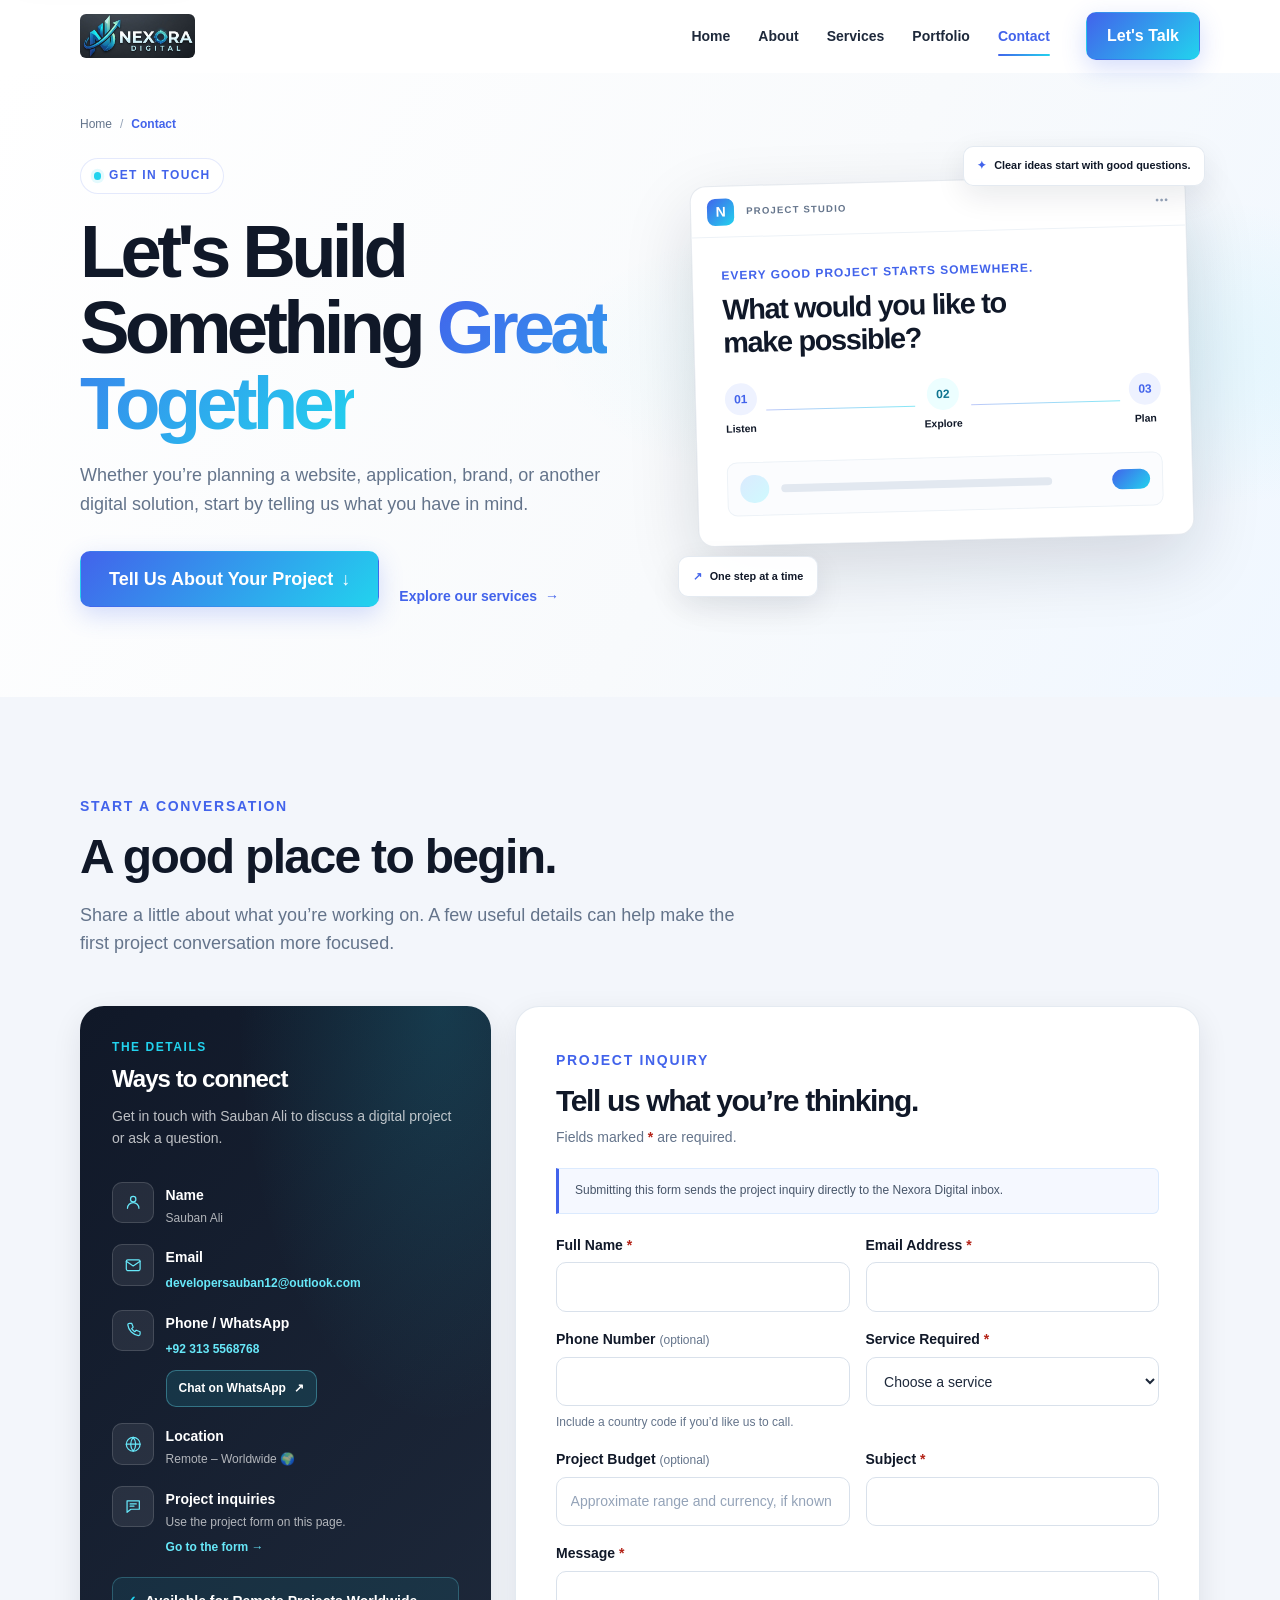
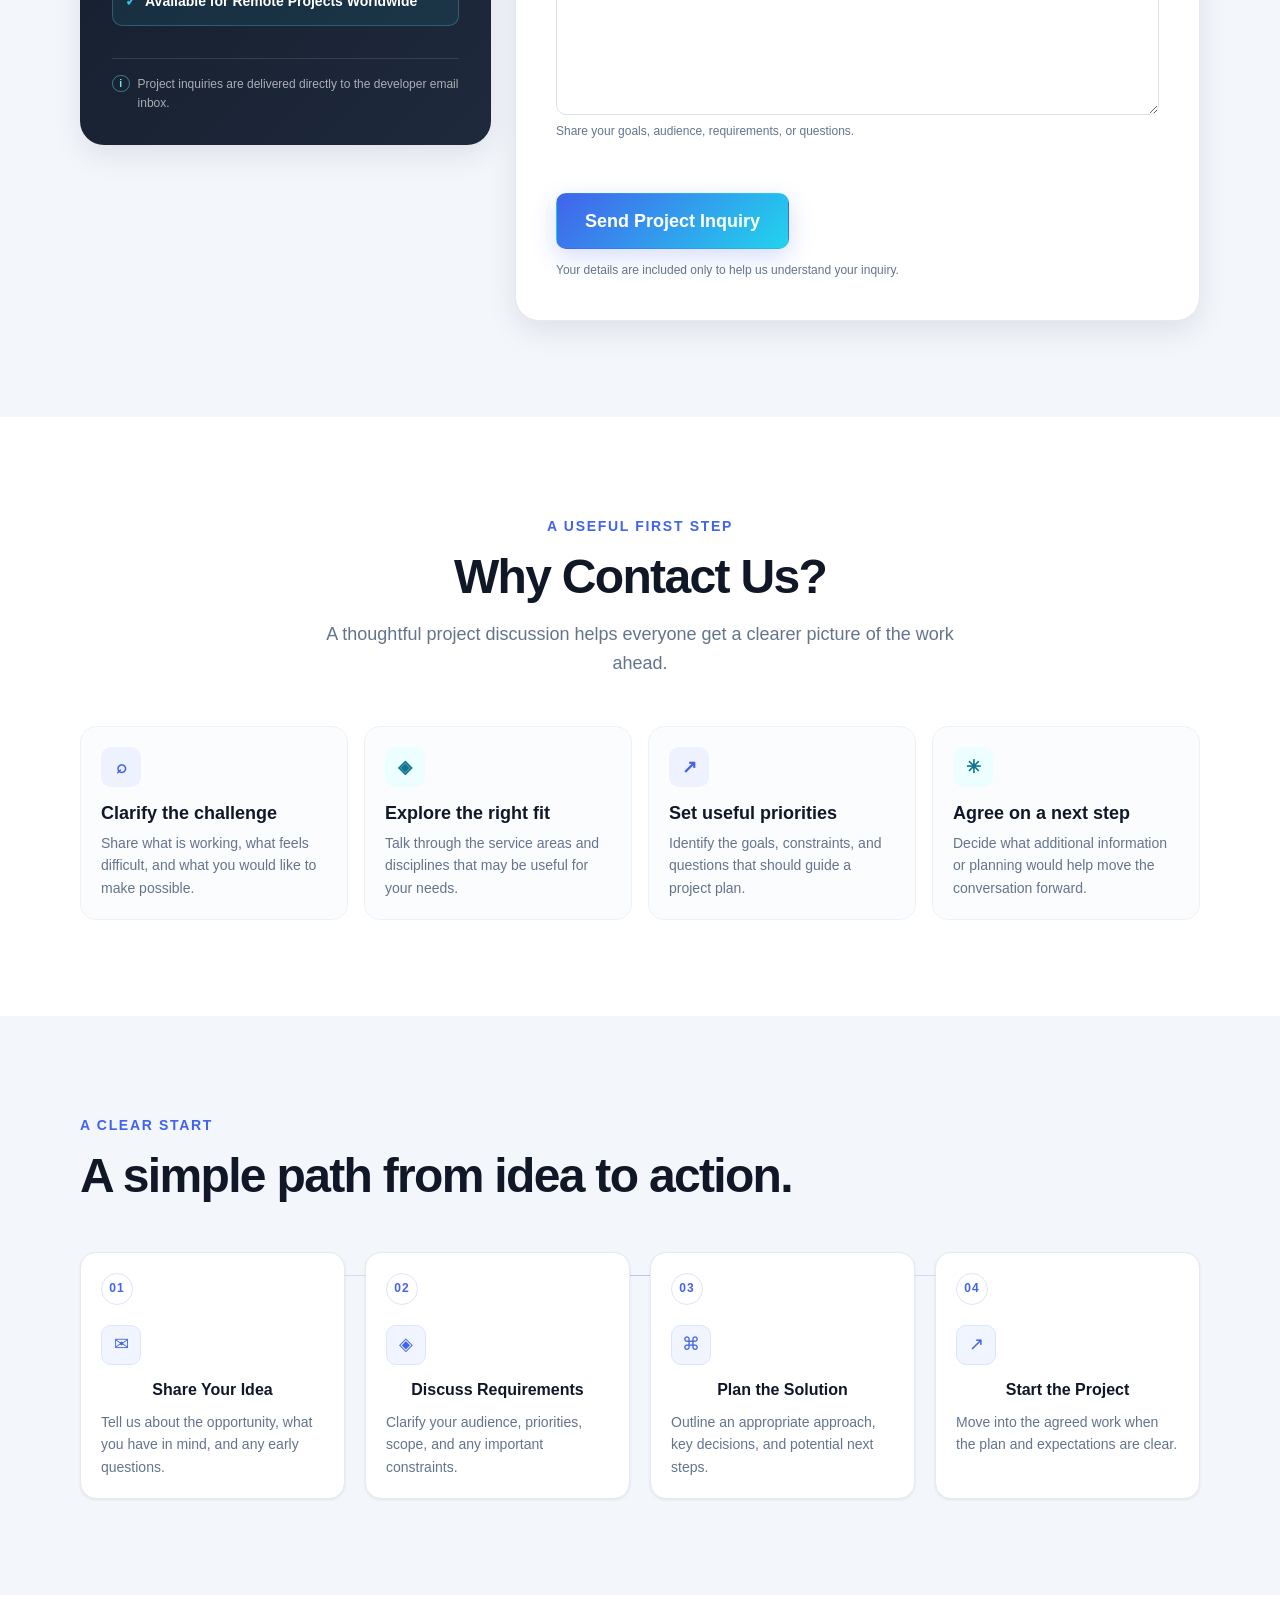
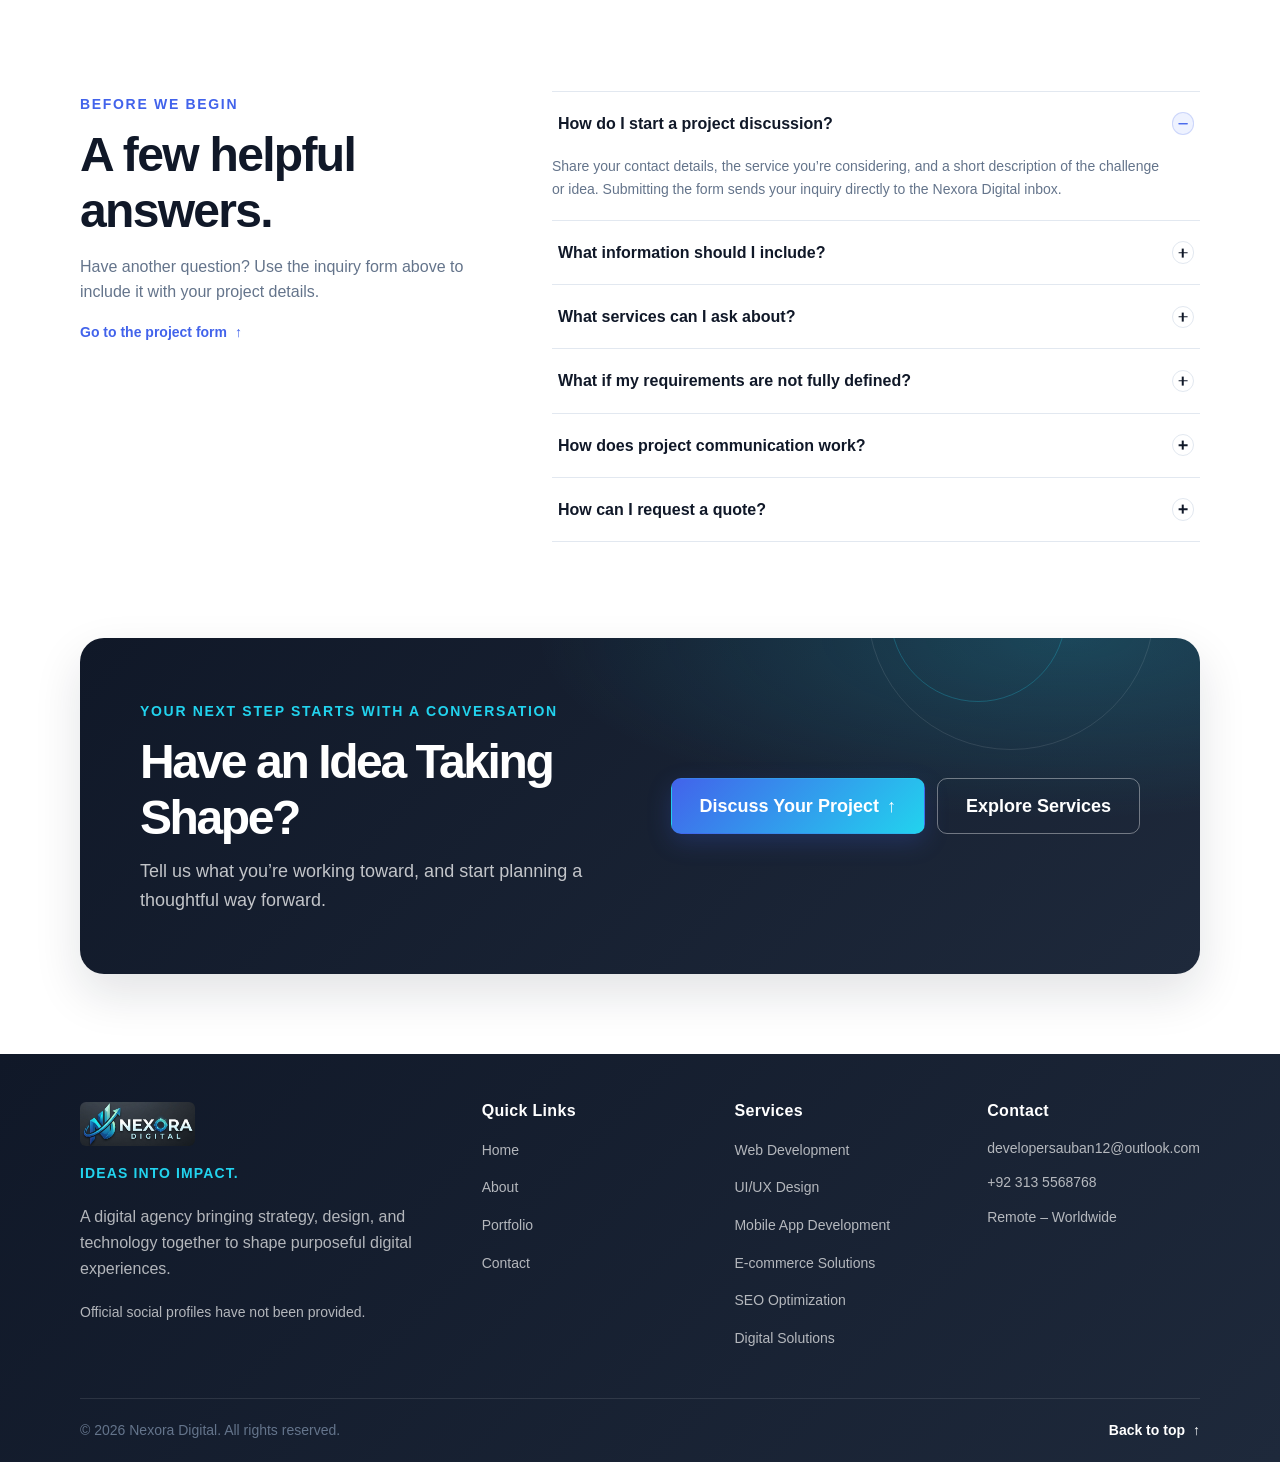
==== commit 2db3aa99: "Fixing contact form error" ====
--- a/contact.html
+++ b/contact.html
@@ -122,7 +122,7 @@
               </li>
             </ul>
             <p class="contact-availability"><span aria-hidden="true">✓</span> Available for Remote Projects Worldwide</p>
-            <p class="contact-info-footnote"><span aria-hidden="true">i</span> Email notifications must be configured in Netlify and verified with a deployed test submission.</p>
+            <p class="contact-info-footnote"><span aria-hidden="true">i</span> Project inquiries are delivered directly to the developer email inbox.</p>
           </aside>
 
           <div class="contact-form-panel reveal-on-scroll">
@@ -131,9 +131,12 @@
               <h2>Tell us what you’re thinking.</h2>
               <p>Fields marked <span aria-hidden="true">*</span> are required.</p>
             </div>
-            <p class="contact-form-note" id="delivery-note">This form posts to Netlify Forms after deployment. Enable form detection and configure an email notification in your Netlify site settings before relying on delivery.</p>
-            <form class="contact-form" id="contact-form" name="nexora-contact" method="POST" action="contact.html" data-netlify="true" netlify-honeypot="bot-field" data-contact-form>
-              <input type="hidden" name="form-name" value="nexora-contact">
+            <p class="contact-form-note" id="delivery-note">Submitting this form sends the project inquiry directly to the Nexora Digital inbox.</p>
+            <form class="contact-form" id="contact-form" name="nexora-contact" method="POST" action="https://formsubmit.co/developersauban12@outlook.com" data-contact-form>
+              <input type="hidden" name="_subject" value="New Nexora Digital Project Inquiry">
+              <input type="hidden" name="_template" value="table">
+              <input type="hidden" name="_captcha" value="false">
+              <input type="hidden" name="_replyto" value="">
               <input type="hidden" name="submission-date-time-utc" value="">
               <p class="contact-honeypot" hidden><label>Don’t fill this out if you’re human: <input type="text" name="bot-field" autocomplete="off" tabindex="-1"></label></p>
               <div class="contact-form-grid">
@@ -239,7 +242,7 @@
         <div class="faq-list reveal-on-scroll">
           <article class="faq-item">
             <h3><button class="faq-question" type="button" aria-expanded="true" aria-controls="contact-faq-answer-1">How do I start a project discussion?<span class="faq-plus" aria-hidden="true"></span></button></h3>
-            <div class="faq-answer" id="contact-faq-answer-1"><p>Share your contact details, the service you’re considering, and a short description of the challenge or idea. The form is configured for Netlify Forms, but submissions need to be verified on a deployed site.</p></div>
+            <div class="faq-answer" id="contact-faq-answer-1"><p>Share your contact details, the service you’re considering, and a short description of the challenge or idea. Submitting the form sends your inquiry directly to the Nexora Digital inbox.</p></div>
           </article>
           <article class="faq-item">
             <h3><button class="faq-question" type="button" aria-expanded="false" aria-controls="contact-faq-answer-2">What information should I include?<span class="faq-plus" aria-hidden="true"></span></button></h3>
